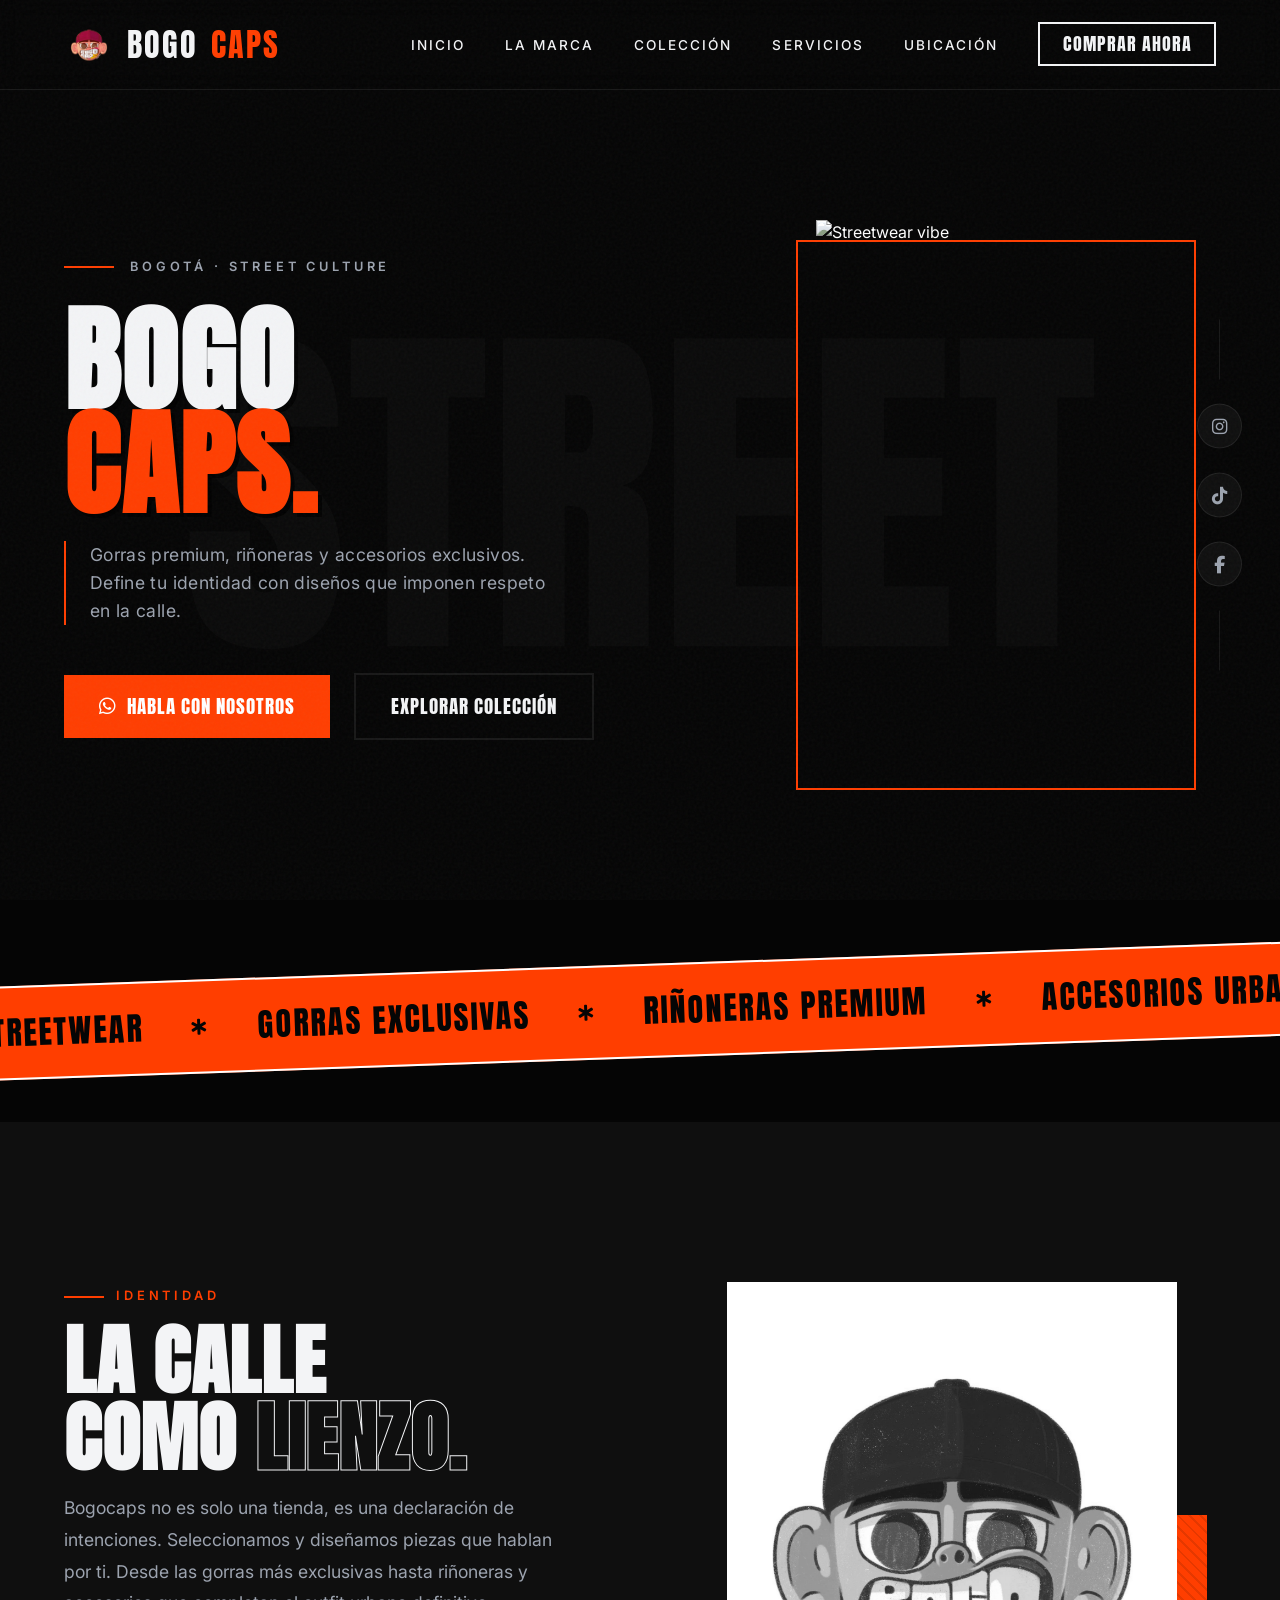
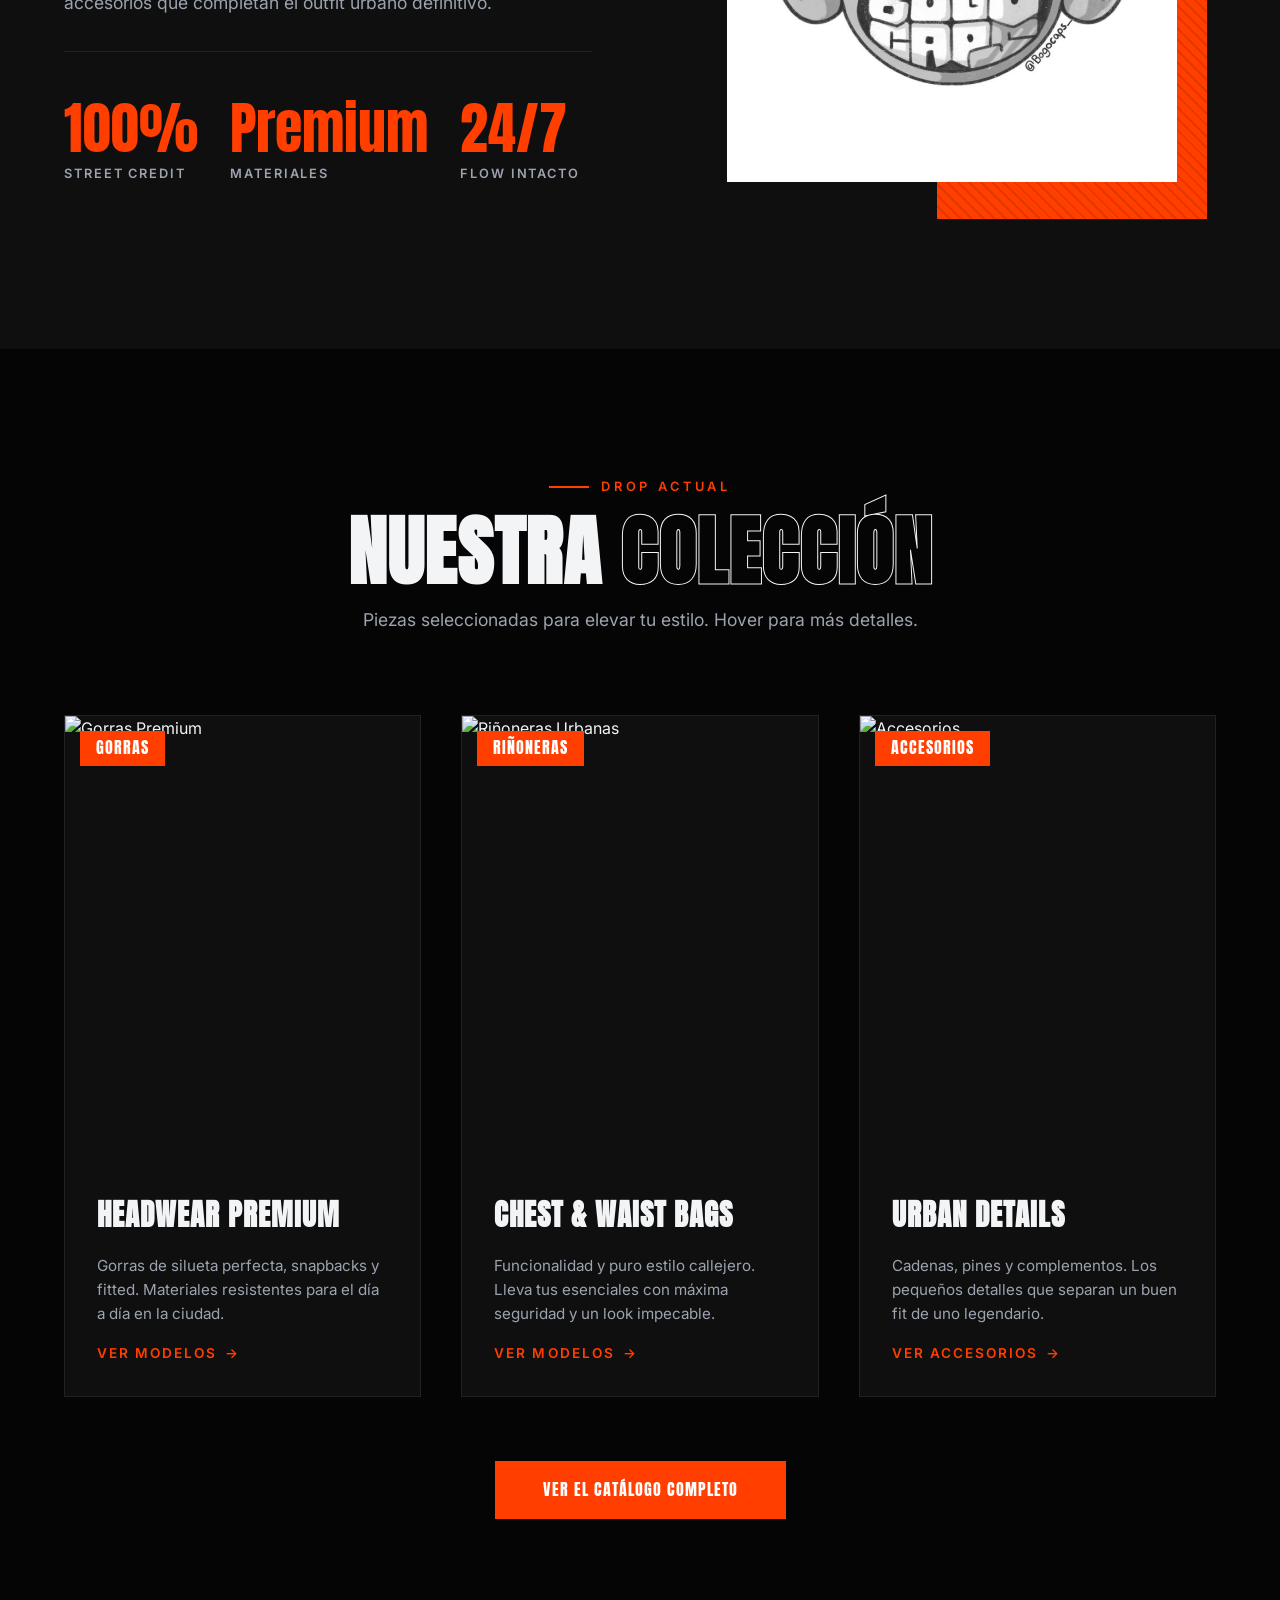
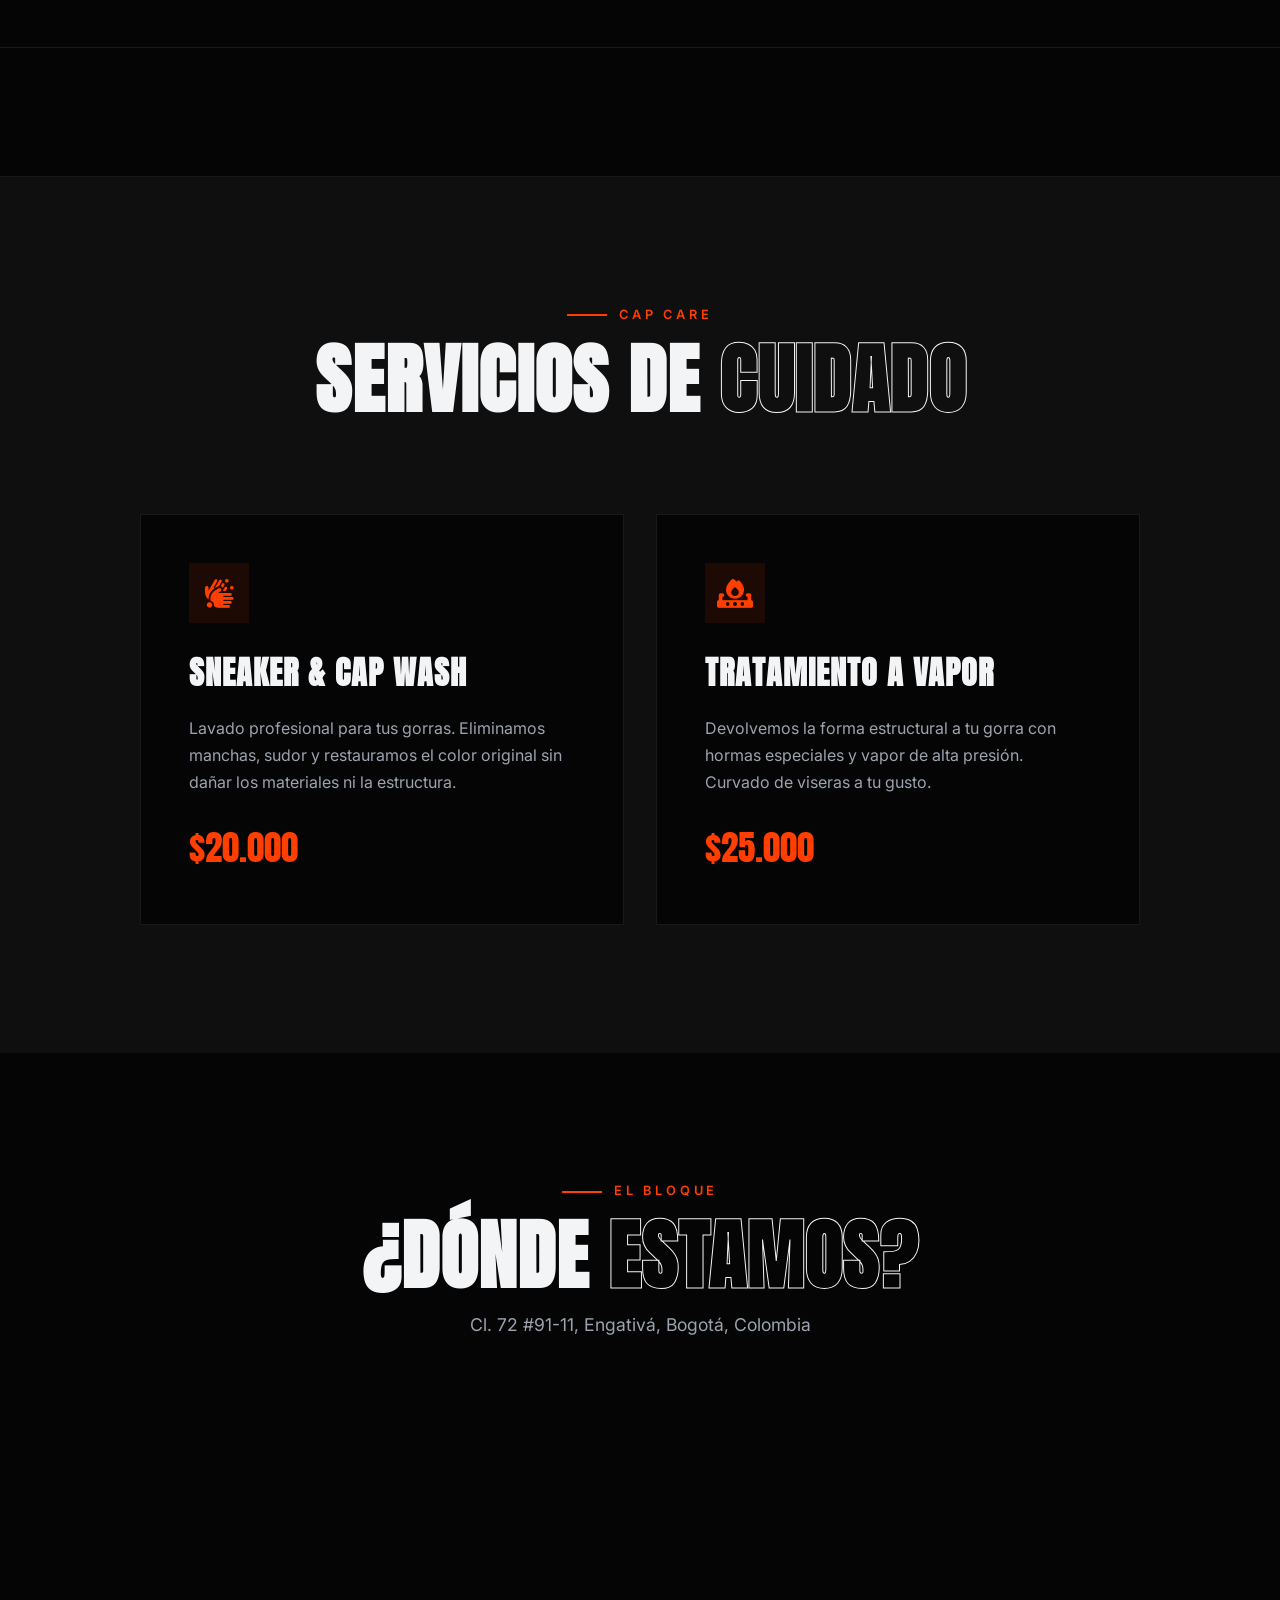
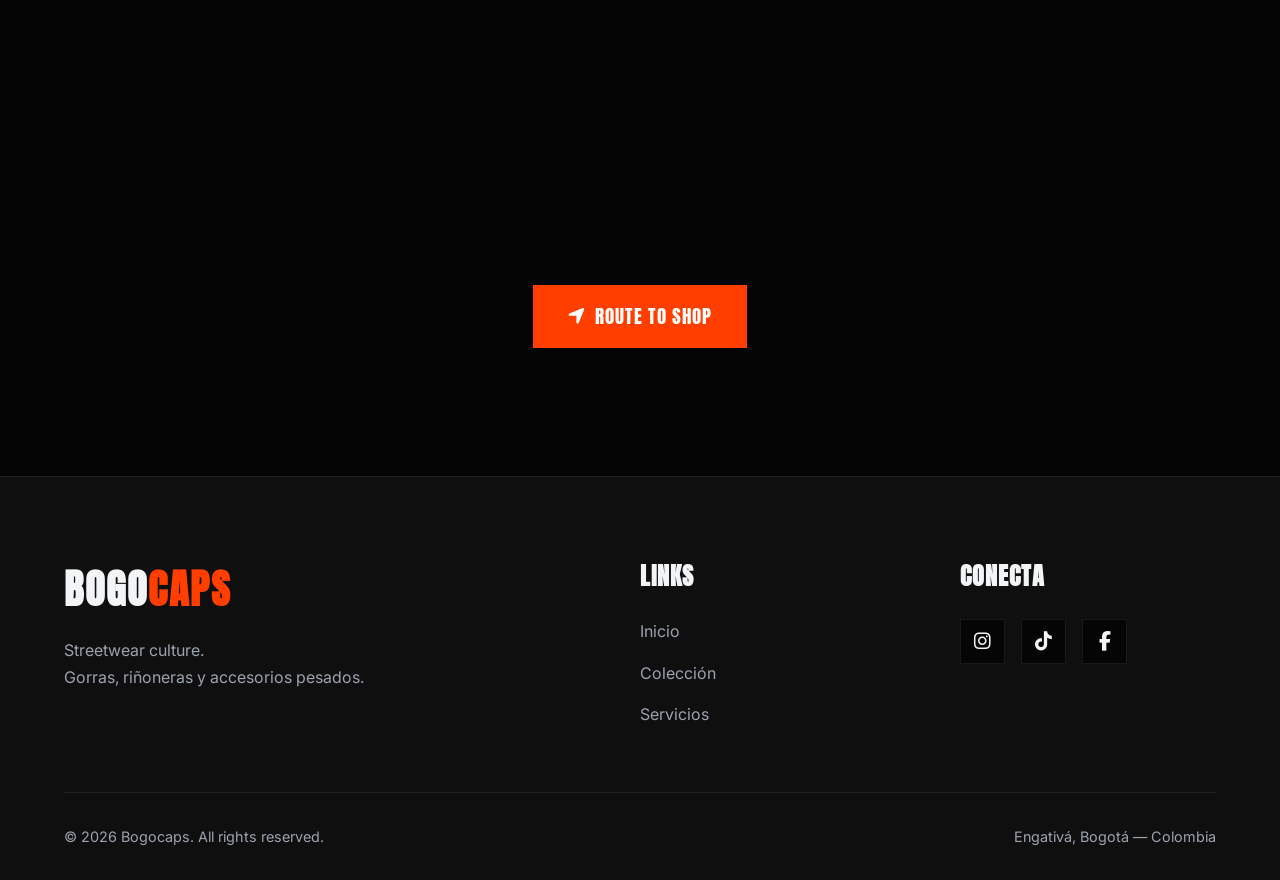
==== index.html @ dbb4fb6a "Add files via upload" ====
<!DOCTYPE html>
<html lang="es">

<head>
    <meta charset="UTF-8">
    <meta name="viewport" content="width=device-width, initial-scale=1.0">
    <title>Bogocaps - Premium Streetwear</title>
    <meta name="description"
        content="Bogocaps: La tienda urbana en Bogotá. Gorras, accesorios, riñoneras y experiencia de calidad premium.">

    <link rel="stylesheet" href="style.css">

    <!-- Google Fonts -->
    <link rel="preconnect" href="https://fonts.googleapis.com">
    <link rel="preconnect" href="https://fonts.gstatic.com" crossorigin>
    <link href="https://fonts.googleapis.com/css2?family=Anton&family=Inter:wght@300;400;500;600;800&display=swap"
        rel="stylesheet">

    <!-- Icons -->
    <link rel="stylesheet" href="https://cdnjs.cloudflare.com/ajax/libs/font-awesome/6.4.0/css/all.min.css">
</head>

<body>

    <!-- =========================================
         NAVIGATION
    ========================================= -->
    <nav class="nav" id="navbar">
        <a href="#home" class="nav-logo">
            <img src="logo2.png" style="width: 50px; height: 50px; object-fit: contain;" alt="Bogocaps Logo">
            BOGO<span>CAPS</span>
        </a>

        <ul id="nav-menu">
            <li><a href="#home">Inicio</a></li>
            <li><a href="#perfil">La Marca</a></li>
            <li><a href="#coleccion">Colección</a></li>
            <li><a href="#servicios">Servicios</a></li>
            <li><a href="#ubicacion">Ubicación</a></li>
            <li>
                <a href="https://wa.me/573043192849" class="nav-cta" target="_blank">
                    Comprar Ahora
                </a>
            </li>
        </ul>

        <button class="nav-toggle" id="nav-toggle" aria-label="Abrir menú">
            <span></span><span></span><span></span>
        </button>
    </nav>

    <main>

        <!-- =========================================
             HERO
        ========================================= -->
        <section class="principal" id="home">
            <div class="hero-bg-text">STREET</div>
            <div class="hero-content">
                <span class="hero-eyebrow">BOGOTÁ · STREET CULTURE</span>
                <div class="mood">
                    <h1>BOGO<br><span>CAPS.</span></h1>
                </div>
                <p class="hero-tagline">
                    Gorras premium, riñoneras y accesorios exclusivos.
                    Define tu identidad con diseños que imponen respeto en la calle.
                </p>

                <div class="hero-actions">
                    <a href="https://wa.me/573152877669" class="btn-primary" target="_blank">
                        <i class="fa-brands fa-whatsapp"></i> Habla con nosotros
                    </a>
                    <a href="#coleccion" class="btn-ghost">
                        Explorar Colección
                    </a>
                </div>
            </div>

            <div class="hero-image-wrapper">
                <img src="assets/fondo 2.jpg" class="hero-foto" alt="Streetwear vibe">
                <div class="hero-backdrop"></div>
            </div>

            <!-- Vertical social rail -->
            <ul class="nav-redes">
                <li>
                    <a href="#" aria-label="Instagram"><i class="fa-brands fa-instagram"></i></a>
                </li>
                <li>
                    <a href="#" aria-label="TikTok"><i class="fa-brands fa-tiktok"></i></a>
                </li>
                <li>
                    <a href="#" aria-label="Facebook"><i class="fa-brands fa-facebook-f"></i></a>
                </li>
            </ul>
        </section>

        <!-- =========================================
             AESTHETIC MARQUEE
        ========================================= -->
        <div class="marquee-section">
            <div class="marquee">
                <div class="marquee-content">
                    <span>STREETWEAR</span>
                    <i class="fa-solid fa-star-of-life"></i>
                    <span>GORRAS EXCLUSIVAS</span>
                    <i class="fa-solid fa-star-of-life"></i>
                    <span>RIÑONERAS PREMIUM</span>
                    <i class="fa-solid fa-star-of-life"></i>
                    <span>ACCESORIOS URBANOS</span>
                    <i class="fa-solid fa-star-of-life"></i>
                </div>
                <div class="marquee-content" aria-hidden="true">
                    <span>STREETWEAR PREMIUM</span>
                    <i class="fa-solid fa-star-of-life"></i>
                    <span>GORRAS EXCLUSIVAS</span>
                    <i class="fa-solid fa-star-of-life"></i>
                    <span>RIÑONERAS DE AUTO</span>
                    <i class="fa-solid fa-star-of-life"></i>
                    <span>ACCESORIOS URBANOS</span>
                    <i class="fa-solid fa-star-of-life"></i>
                </div>
            </div>
        </div>

        <!-- =========================================
             ABOUT / LA MARCA
        ========================================= -->
        <section class="about" id="perfil">
            <div class="about-text-block reveal">
                <span class="section-label">Identidad</span>
                <h2 class="titulo">LA CALLE<br>COMO <span>LIENZO.</span></h2>
                <p class="about-body">
                    Bogocaps no es solo una tienda, es una declaración de intenciones. Seleccionamos y diseñamos piezas
                    que hablan por ti. Desde las gorras más exclusivas hasta riñoneras y accesorios que completan el
                    outfit urbano definitivo.
                </p>

                <div class="about-stats">
                    <div>
                        <div class="stat-num">100%</div>
                        <div class="stat-label">Street Credit</div>
                    </div>
                    <div>
                        <div class="stat-num">Premium</div>
                        <div class="stat-label">Materiales</div>
                    </div>
                    <div>
                        <div class="stat-num">24/7</div>
                        <div class="stat-label">Flow Intacto</div>
                    </div>
                </div>
            </div>

            <div class="about-image-wrap reveal reveal-delay-2">
                <div class="contenido-img-stack">
                    <img src="logo.png" alt="Bogocaps Logo Large" class="img-back">
                    <div class="accent-box"></div>
                </div>
            </div>
        </section>

        <!-- =========================================
             COLLECTION (GORRAS, RIÑONERAS, ACCESORIOS)
        ========================================= -->
        <section class="corte" id="coleccion">
            <div class="galeria-header">
                <span class="section-label">Drop Actual</span>
                <h2 class="titulo-galeria">NUESTRA <span>COLECCIÓN</span></h2>
                <p class="galeria-sub">Piezas seleccionadas para elevar tu estilo. Hover para más detalles.</p>
            </div>

            <div class="contenedor-cortes">
                <!-- Gorras -->
                <div class="tarjeta-corte reveal">
                    <div class="media">
                        <img src="assets/gorras/IMG_9682.jpg" alt="Gorras Premium">
                        <video muted loop playsinline>
                            <source src="assets/video3.mp4" type="video/mp4">
                        </video>
                        <div class="badge">GORRAS</div>
                    </div>
                    <div class="card-info">
                        <h3>Headwear Premium</h3>
                        <p>Gorras de silueta perfecta, snapbacks y fitted. Materiales resistentes para el día a día en
                            la ciudad.</p>
                        <span class="card-cta">Ver modelos</span>
                    </div>
                </div>

                <!-- Riñoneras -->
                <div class="tarjeta-corte reveal reveal-delay-1">
                    <div class="media">
                        <img src="assets/gorras/IMG_9690.jpg" alt="Riñoneras Urbanas">
                        <video muted loop playsinline>
                            <source src="assets/video2.mp4" type="video/mp4">
                        </video>
                        <div class="badge">RIÑONERAS</div>
                    </div>
                    <div class="card-info">
                        <h3>Chest & Waist Bags</h3>
                        <p>Funcionalidad y puro estilo callejero. Lleva tus esenciales con máxima seguridad y un look
                            impecable.</p>
                        <span class="card-cta">Ver modelos</span>
                    </div>
                </div>

                <!-- Accesorios -->
                <div class="tarjeta-corte reveal reveal-delay-2">
                    <div class="media">
                        <img src="assets/gorras/IMG_9692.jpg" alt="Accesorios">
                        <video muted loop playsinline>
                            <source src="assets/video1.mp4" type="video/mp4">
                        </video>
                        <div class="badge">ACCESORIOS</div>
                    </div>
                    <div class="card-info">
                        <h3>Urban Details</h3>
                        <p>Cadenas, pines y complementos. Los pequeños detalles que separan un buen fit de uno
                            legendario.</p>
                        <span class="card-cta">Ver accesorios</span>
                    </div>
                </div>
            </div>

            <div style="margin-top: 4rem;">
                <a href="main.html" class="btn-primary" style="padding: 1rem 3rem; font-size: 1rem;">
                    VER EL CATÁLOGO COMPLETO
                </a>
            </div>
        </section>

        <!-- Elfsight TikTok Feed (kept external integration) -->
        <section class="tiktok-section">
            <script src="https://elfsightcdn.com/platform.js" async></script>
            <div class="elfsight-app-cb6cedb0-6f17-4ae1-9346-f3776dc8e395" data-elfsight-app-lazy></div>
        </section>

        <!-- =========================================
             SERVICES
        ========================================= -->
        <section class="servicios" id="servicios">
            <div class="servicios-header">
                <span class="section-label">Cap Care</span>
                <h2 class="titulo-servicios">SERVICIOS DE <span>CUIDADO</span></h2>
            </div>

            <div class="servicios-container">
                <div class="servicio reveal">
                    <div class="servicio-icon">
                        <i class="fa-solid fa-hands-bubbles"></i>
                    </div>
                    <h3>Sneaker & Cap Wash</h3>
                    <p>Lavado profesional para tus gorras. Eliminamos manchas, sudor y restauramos el color original sin
                        dañar los materiales ni la estructura.</p>
                    <span class="precio">$20.000</span>
                </div>

                <div class="servicio reveal reveal-delay-1">
                    <div class="servicio-icon">
                        <i class="fa-solid fa-fire-burner"></i>
                    </div>
                    <h3>Tratamiento a Vapor</h3>
                    <p>Devolvemos la forma estructural a tu gorra con hormas especiales y vapor de alta presión. Curvado
                        de viseras a tu gusto.</p>
                    <span class="precio">$25.000</span>
                </div>
            </div>
        </section>

        <!-- =========================================
             LOCATION
        ========================================= -->
        <section class="ubicacion" id="ubicacion">
            <div class="ubicacion-header reveal">
                <span class="section-label">El Bloque</span>
                <h2 class="titulo-servicios">¿DÓNDE <span>ESTAMOS?</span></h2>
                <p class="ubicacion-desc">Cl. 72 #91-11, Engativá, Bogotá, Colombia</p>
            </div>

            <div class="mapa reveal">
                <div class="mapa-wrapper">
                    <iframe src="https://www.google.com/maps?q=Cl.+72+%2391-11,+Engativá,+Bogotá,+Colombia&output=embed"
                        width="100%" height="100%" style="border:0;" loading="lazy" title="Ubicación Bogocaps">
                    </iframe>
                </div>
                <a href="https://www.google.com/maps/dir/?api=1&destination=Cl.+72+%2391-11,+Engativá,+Bogotá,+Colombia"
                    target="_blank" class="btn-primary">
                    <i class="fa-solid fa-location-arrow"></i> ROUTE TO SHOP
                </a>
            </div>
        </section>

    </main>

    <!-- =========================================
         FOOTER
    ========================================= -->
    <footer class="footer">
        <div class="footer-container">
            <div class="footer-brand">
                <h2>BOGO<span>CAPS</span></h2>
                <p>Streetwear culture.<br>Gorras, riñoneras y accesorios pesados.</p>
            </div>

            <div class="footer-links">
                <h3>Links</h3>
                <ul>
                    <li><a href="#home">Inicio</a></li>
                    <li><a href="#coleccion">Colección</a></li>
                    <li><a href="#servicios">Servicios</a></li>
                </ul>
            </div>

            <div class="footer-social">
                <h3>Conecta</h3>
                <div class="social-icons">
                    <a href="#" aria-label="Instagram"><i class="fa-brands fa-instagram"></i></a>
                    <a href="#" aria-label="TikTok"><i class="fa-brands fa-tiktok"></i></a>
                    <a href="#" aria-label="Facebook"><i class="fa-brands fa-facebook-f"></i></a>
                </div>
            </div>
        </div>

        <div class="footer-bottom">
            <p>© 2026 Bogocaps. All rights reserved.</p>
            <p class="author">Engativá, Bogotá — Colombia</p>
        </div>
    </footer>

    <script src="script.js"></script>
</body>

</html>
---- style.css ----
/* =============================================
   BOGOCAPS - Premium Urban Streetwear Design System
   ============================================= */

@import url('https://fonts.googleapis.com/css2?family=Anton&family=Inter:wght@300;400;500;600;800&display=swap');

/* ---- Tokens ---- */
:root {
    --accent:       #FF3E00; /* Vibrant Street Orange */
    --accent-glow:  rgba(255, 62, 0, 0.4);
    --black:        #050505;
    --surface:      #0f0f0f;
    --surface-2:    #1a1a1a;
    --surface-3:    #222222;
    --border:       rgba(255, 255, 255, 0.08);
    --border-glow:  rgba(255, 62, 0, 0.25);
    --text:         #F3F4F6;
    --text-muted:   #9CA3AF;
    --radius:       0px; /* Sharp edges for urban feel */
    --radius-lg:    8px;
    --transition:   0.4s cubic-bezier(0.16, 1, 0.3, 1);
    
    --font-display: 'Anton', sans-serif;
    --font-body:    'Inter', sans-serif;
}

/* ---- Reset & Base ---- */
*, *::before, *::after {
    box-sizing: border-box;
    margin: 0;
    padding: 0;
}

html {
    scroll-behavior: smooth;
    scroll-padding-top: 100px;
}

body {
    background-color: var(--black);
    color: var(--text);
    font-family: var(--font-body);
    font-weight: 400;
    line-height: 1.6;
    padding-top: 90px;
    overflow-x: hidden;
}

/* Subtle grain texture overlay */
body::before {
    content: '';
    position: fixed;
    inset: 0;
    background-image: url("data:image/svg+xml,%3Csvg viewBox='0 0 400 400' xmlns='http://www.w3.org/2000/svg'%3E%3Cfilter id='noiseFilter'%3E%3CfeTurbulence type='fractalNoise' baseFrequency='0.8' numOctaves='3' stitchTiles='stitch'/%3E%3C/filter%3E%3Crect width='100%25' height='100%25' filter='url(%23noiseFilter)'/%3E%3C/svg%3E");
    opacity: 0.04;
    pointer-events: none;
    z-index: 9999;
}

/* Text selections */
::selection {
    background: var(--accent);
    color: #fff;
}

/* =============================================
   NAVIGATION
   ============================================= */
.nav {
    position: fixed;
    top: 0; left: 0; width: 100%;
    height: 90px;
    z-index: 1000;
    padding: 0 5vw;
    display: flex;
    align-items: center;
    justify-content: space-between;
    background: rgba(5, 5, 5, 0.8);
    backdrop-filter: blur(12px) saturate(180%);
    -webkit-backdrop-filter: blur(12px) saturate(180%);
    border-bottom: 1px solid var(--border);
    transition: all var(--transition);
}

.nav.scrolled {
    background: rgba(5, 5, 5, 0.95);
    box-shadow: 0 10px 30px rgba(0,0,0,0.8);
    height: 80px;
}

.nav-logo {
    display: flex;
    align-items: center;
    gap: 0.8rem;
    font-family: var(--font-display);
    font-size: 2rem;
    color: var(--text);
    text-decoration: none;
    letter-spacing: 2px;
    text-transform: uppercase;
}

.nav-logo span {
    color: var(--accent);
}

.nav ul {
    display: flex;
    list-style: none;
    gap: 2.5rem;
    align-items: center;
}

.nav a:not(.nav-cta):not(.nav-logo) {
    color: var(--text);
    font-size: 0.85rem;
    font-weight: 500;
    text-decoration: none;
    letter-spacing: 0.15em;
    text-transform: uppercase;
    position: relative;
    transition: color var(--transition);
}

.nav a:not(.nav-cta):not(.nav-logo)::before {
    content: '';
    position: absolute;
    bottom: -4px;
    left: 0;
    width: 0;
    height: 2px;
    background: var(--accent);
    transition: width var(--transition);
}

.nav a:not(.nav-cta):not(.nav-logo):hover {
    color: var(--accent);
}

.nav a:not(.nav-cta):not(.nav-logo):hover::before {
    width: 100%;
}

.nav-cta {
    background: transparent;
    border: 2px solid var(--text) !important;
    color: var(--text) !important;
    font-family: var(--font-display);
    font-size: 1.1rem;
    padding: 0.4rem 1.4rem !important;
    letter-spacing: 1px;
    text-decoration: none;
    text-transform: uppercase;
    transition: all var(--transition) !important;
}

.nav-cta:hover {
    background: var(--text) !important;
    color: var(--black) !important;
    transform: translateY(-2px);
    box-shadow: 0 10px 20px rgba(255,255,255,0.1);
}

.nav-toggle {
    display: none;
    flex-direction: column;
    gap: 6px;
    cursor: pointer;
    background: none;
    border: none;
    padding: 4px;
    z-index: 1001;
}

.nav-toggle span {
    display: block;
    width: 30px;
    height: 2px;
    background: var(--text);
    transition: var(--transition);
}

/* =============================================
   HERO
   ============================================= */
.principal {
    min-height: calc(100vh - 90px);
    display: flex;
    align-items: center;
    justify-content: space-between;
    padding: 4rem 5vw;
    position: relative;
    overflow: hidden;
}

.hero-bg-text {
    position: absolute;
    top: 50%;
    left: 50%;
    transform: translate(-50%, -50%);
    font-family: var(--font-display);
    font-size: 28vw;
    color: rgba(255,255,255,0.02);
    z-index: 0;
    pointer-events: none;
    white-space: nowrap;
}

.hero-content {
    flex: 1;
    max-width: 650px;
    position: relative;
    z-index: 2;
    animation: fadeUp 1s ease forwards;
}

@keyframes fadeUp {
    from { opacity: 0; transform: translateY(30px); }
    to { opacity: 1; transform: translateY(0); }
}

.hero-eyebrow {
    display: inline-flex;
    align-items: center;
    gap: 1rem;
    font-size: 0.8rem;
    font-weight: 600;
    letter-spacing: 0.3em;
    text-transform: uppercase;
    color: var(--text-muted);
    margin-bottom: 2rem;
}

.hero-eyebrow::before {
    content: '';
    display: block;
    width: 50px;
    height: 2px;
    background: var(--accent);
}

h1 {
    font-family: var(--font-display);
    font-size: clamp(4rem, 9vw, 8rem);
    line-height: 0.9;
    letter-spacing: 2px;
    text-transform: uppercase;
    color: var(--text);
    margin-bottom: 1.5rem;
    text-shadow: 4px 4px 0px rgba(0,0,0,0.8);
}

h1 span {
    color: var(--accent);
}

.hero-tagline {
    font-size: 1.1rem;
    color: var(--text-muted);
    letter-spacing: 0.02em;
    max-width: 500px;
    margin-bottom: 3rem;
    line-height: 1.6;
    border-left: 2px solid var(--accent);
    padding-left: 1.5rem;
}

.hero-actions {
    display: flex;
    align-items: center;
    gap: 1.5rem;
    flex-wrap: wrap;
}

/* Primary Button */
.btn-primary {
    display: inline-flex;
    align-items: center;
    justify-content: center;
    gap: 0.6rem;
    padding: 1rem 2.2rem;
    background: var(--accent);
    color: #fff;
    font-family: var(--font-display);
    font-size: 1.2rem;
    letter-spacing: 1px;
    text-transform: uppercase;
    text-decoration: none;
    transition: all var(--transition);
    position: relative;
    overflow: hidden;
    z-index: 1;
}

.btn-primary::before {
    content: '';
    position: absolute;
    top: 0; left: 0;
    width: 0%; height: 100%;
    background: #fff;
    z-index: -1;
    transition: width 0.4s cubic-bezier(0.16, 1, 0.3, 1);
}

.btn-primary:hover {
    color: var(--black);
    box-shadow: 0 10px 30px var(--accent-glow);
}

.btn-primary:hover::before {
    width: 100%;
}

/* Ghost Button */
.btn-ghost {
    display: inline-flex;
    align-items: center;
    gap: 0.5rem;
    padding: 1rem 2.2rem;
    background: transparent;
    border: 2px solid var(--border);
    color: var(--text);
    font-family: var(--font-display);
    font-size: 1.2rem;
    letter-spacing: 1px;
    text-transform: uppercase;
    text-decoration: none;
    transition: all var(--transition);
}

.btn-ghost:hover {
    border-color: var(--text);
    background: rgba(255,255,255,0.05);
}

/* Hero Image Wrapper */
.hero-image-wrapper {
    position: relative;
    width: 400px;
    height: 550px;
    z-index: 2;
    animation: fadeIn 1.5s ease forwards;
}

.hero-image-wrapper::after {
    content: '';
    position: absolute;
    top: 20px;
    left: -20px;
    width: 100%;
    height: 100%;
    border: 2px solid var(--accent);
    z-index: -1;
}

.hero-foto {
    width: 100%;
    height: 100%;
    object-fit: cover;
    filter: grayscale(80%) contrast(1.2);
    transition: filter var(--transition);
}

.hero-image-wrapper:hover .hero-foto {
    filter: grayscale(0%) contrast(1.1);
}

/* Social links vertical */
.nav-redes {
    position: absolute;
    right: 3vw;
    top: 50%;
    transform: translateY(-50%);
    display: flex;
    flex-direction: column;
    gap: 1.5rem;
    list-style: none;
    z-index: 10;
}

.nav-redes::before, .nav-redes::after {
    content: '';
    width: 1px;
    height: 60px;
    background: var(--border);
    margin: 0 auto;
}

.nav-redes li a {
    display: flex;
    align-items: center;
    justify-content: center;
    width: 45px;
    height: 45px;
    border-radius: 50%;
    border: 1px solid var(--border);
    color: var(--text-muted);
    font-size: 1.1rem;
    text-decoration: none;
    transition: all var(--transition);
    background: var(--surface);
}

.nav-redes li a:hover {
    color: var(--accent);
    border-color: var(--accent);
    transform: scale(1.1);
    box-shadow: 0 0 15px var(--accent-glow);
}

/* =============================================
   MARQUEE TINCKER
   ============================================= */
.marquee-section {
    background: var(--accent);
    padding: 1.2rem 0;
    overflow: hidden;
    transform: rotate(-2deg);
    margin: 4rem -2vw;
    width: 105vw;
    border-top: 2px solid #fff;
    border-bottom: 2px solid #fff;
}

.marquee {
    display: flex;
    white-space: nowrap;
}

.marquee-content {
    display: flex;
    align-items: center;
    gap: 3rem;
    animation: scroll_marquee 25s linear infinite;
    padding-right: 3rem;
    font-family: var(--font-display);
    font-size: 2rem;
    color: var(--black);
    text-transform: uppercase;
    letter-spacing: 2px;
}

.marquee-content i {
    font-size: 1rem;
}

@keyframes scroll_marquee {
    from { transform: translateX(0); }
    to { transform: translateX(-100%); }
}

/* =============================================
   SECTION SHARED
   ============================================= */
.section-label {
    display: inline-flex;
    align-items: center;
    gap: 0.75rem;
    font-size: 0.8rem;
    font-weight: 600;
    letter-spacing: 0.3em;
    text-transform: uppercase;
    color: var(--accent);
    margin-bottom: 1rem;
}

.section-label::before {
    content: '';
    display: block;
    width: 40px;
    height: 2px;
    background: var(--accent);
}

.titulo, .titulo-galeria, .titulo-servicios {
    font-family: var(--font-display);
    font-size: clamp(3rem, 6vw, 5rem);
    line-height: 1;
    color: var(--text);
    letter-spacing: 1px;
    text-transform: uppercase;
    margin-bottom: 1rem;
}

.titulo span, .titulo-galeria span, .titulo-servicios span {
    color: transparent;
    -webkit-text-stroke: 1px var(--text);
}

/* =============================================
   ABOUT
   ============================================= */
.about {
    padding: 8rem 5vw;
    display: grid;
    grid-template-columns: 1fr 1fr;
    gap: 6rem;
    align-items: center;
    position: relative;
    background: var(--surface);
}

.about-text-block {
    display: flex;
    flex-direction: column;
}

.about-body {
    font-size: 1.1rem;
    color: var(--text-muted);
    line-height: 1.8;
    max-width: 500px;
    margin-bottom: 2rem;
}

.about-stats {
    display: grid;
    grid-template-columns: repeat(3, 1fr);
    gap: 2rem;
    padding-top: 3rem;
    border-top: 1px solid var(--border);
}

.stat-num {
    font-family: var(--font-display);
    font-size: 3.5rem;
    color: var(--accent);
    line-height: 1;
}

.stat-label {
    font-size: 0.8rem;
    font-weight: 600;
    letter-spacing: 0.15em;
    text-transform: uppercase;
    color: var(--text-muted);
    margin-top: 0.5rem;
}

.about-image-wrap {
    position: relative;
    display: flex;
    justify-content: center;
    padding: 2rem;
}

.contenido-img-stack {
    position: relative;
    width: 100%;
    max-width: 450px;
}

.contenido-img-stack img {
    width: 100%;
    height: 500px;
    object-fit: cover;
    filter: grayscale(100%);
    position: relative;
    z-index: 2;
    transition: transform var(--transition);
}

.accent-box {
    position: absolute;
    bottom: -30px;
    right: -30px;
    width: 60%;
    height: 60%;
    background: var(--accent);
    z-index: 1;
    background-image: repeating-linear-gradient(45deg, rgba(0,0,0,0.1) 0, rgba(0,0,0,0.1) 2px, transparent 2px, transparent 8px);
}

.about-image-wrap:hover img {
    transform: translate(-10px, -10px);
    filter: grayscale(0%);
}

/* =============================================
   COLLECTION (GALLERY)
   ============================================= */
.corte {
    padding: 8rem 5vw;
    background: var(--black);
    display: flex;
    flex-direction: column;
    align-items: center;
    position: relative;
}

.galeria-header {
    text-align: center;
    margin-bottom: 5rem;
    display: flex;
    flex-direction: column;
    align-items: center;
}

.galeria-sub {
    font-size: 1.1rem;
    color: var(--text-muted);
}

.contenedor-cortes {
    display: grid;
    grid-template-columns: repeat(3, 1fr);
    gap: 2.5rem;
    width: 100%;
    max-width: 1300px;
}

.tarjeta-corte {
    background: var(--surface);
    border: 1px solid var(--border);
    position: relative;
    overflow: hidden;
    transition: all var(--transition);
    cursor: pointer;
}

.tarjeta-corte:hover {
    border-color: var(--accent);
    transform: translateY(-10px);
    box-shadow: 0 20px 40px rgba(255, 62, 0, 0.1);
}

.media {
    position: relative;
    width: 100%;
    aspect-ratio: 4 / 5;
    overflow: hidden;
}

.badge {
    position: absolute;
    top: 15px; left: 15px;
    background: var(--accent);
    color: #fff;
    font-family: var(--font-display);
    padding: 0.3rem 1rem;
    font-size: 1rem;
    letter-spacing: 1px;
    z-index: 3;
}

.media img, .media video {
    position: absolute;
    inset: 0;
    width: 100%;
    height: 100%;
    object-fit: cover;
    transition: opacity 0.5s ease, transform 0.8s ease;
}

.media video {
    opacity: 0;
    z-index: 2;
}

.tarjeta-corte:hover .media video {
    opacity: 1;
}

.tarjeta-corte:hover .media img {
    transform: scale(1.1);
}

.card-info {
    padding: 2rem;
    display: flex;
    flex-direction: column;
    gap: 1rem;
}

.card-info h3 {
    font-family: var(--font-display);
    font-size: 1.8rem;
    letter-spacing: 1px;
    color: var(--text);
    text-transform: uppercase;
}

.card-info p {
    font-size: 0.95rem;
    color: var(--text-muted);
    line-height: 1.6;
}

.card-cta {
    display: inline-flex;
    align-items: center;
    gap: 0.5rem;
    font-size: 0.85rem;
    font-weight: 600;
    letter-spacing: 0.15em;
    text-transform: uppercase;
    color: var(--accent);
    margin-top: auto;
    transition: gap var(--transition);
}

.card-cta::after {
    content: '→';
    transition: transform var(--transition);
}

.tarjeta-corte:hover .card-cta::after {
    transform: translateX(8px);
}

/* =============================================
   SERVICES
   ============================================= */
.servicios {
    padding: 8rem 5vw;
    background: var(--surface);
    display: flex;
    flex-direction: column;
    align-items: center;
}

.servicios-header {
    text-align: center;
    margin-bottom: 5rem;
    display: flex;
    flex-direction: column;
    align-items: center;
}

.servicios-container {
    display: grid;
    grid-template-columns: repeat(2, 1fr);
    gap: 2rem;
    width: 100%;
    max-width: 1000px;
}

.servicio {
    background: var(--black);
    border: 1px solid var(--border);
    padding: 3rem;
    position: relative;
    transition: all var(--transition);
}

.servicio::before {
    content: '';
    position: absolute;
    top: 0; left: 0;
    width: 4px; height: 0;
    background: var(--accent);
    transition: height 0.4s ease;
}

.servicio:hover {
    transform: translateY(-5px);
    border-color: var(--border-glow);
    box-shadow: 0 15px 30px rgba(0,0,0,0.5);
}

.servicio:hover::before {
    height: 100%;
}

.servicio-icon {
    width: 60px; height: 60px;
    background: rgba(255, 62, 0, 0.1);
    color: var(--accent);
    display: flex;
    align-items: center;
    justify-content: center;
    font-size: 1.8rem;
    margin-bottom: 1.5rem;
}

.servicio h3 {
    font-family: var(--font-display);
    font-size: 2rem;
    letter-spacing: 1px;
    text-transform: uppercase;
    margin-bottom: 1rem;
}

.servicio p {
    color: var(--text-muted);
    font-size: 1rem;
    line-height: 1.7;
    margin-bottom: 1.5rem;
}

.precio {
    font-family: var(--font-display);
    font-size: 2.2rem;
    color: var(--accent);
}

/* =============================================
   TIKTOK & MAPS
   ============================================= */
.tiktok-section {
    padding: 4rem 5vw;
    background: var(--black);
    border-top: 1px solid var(--border);
    border-bottom: 1px solid var(--border);
}

.ubicacion {
    padding: 8rem 5vw;
    background: var(--black);
    text-align: center;
}

.ubicacion-header {
    display: flex;
    flex-direction: column;
    align-items: center;
    margin-bottom: 4rem;
}

.ubicacion-desc {
    color: var(--text-muted);
    font-size: 1.1rem;
}

.mapa {
    max-width: 1000px;
    margin: 0 auto;
    position: relative;
}

.mapa-wrapper {
    width: 100%;
    height: 450px;
    border: 1px solid var(--border);
    filter: grayscale(100%) invert(90%) contrast(120%);
    margin-bottom: 2rem;
    transition: filter var(--transition);
}

.mapa:hover .mapa-wrapper {
    filter: grayscale(80%) invert(90%);
}

/* =============================================
   FOOTER
   ============================================= */
.footer {
    background: var(--surface);
    padding: 5rem 5vw 2rem;
    border-top: 1px solid var(--border);
}

.footer-container {
    display: grid;
    grid-template-columns: 2fr 1fr 1fr;
    gap: 4rem;
    margin-bottom: 4rem;
    max-width: 1200px;
    margin-left: auto;
    margin-right: auto;
}

.footer-brand h2 {
    font-family: var(--font-display);
    font-size: 2.5rem;
    letter-spacing: 2px;
    margin-bottom: 1rem;
}

.footer-brand span {
    color: var(--accent);
}

.footer-brand p {
    color: var(--text-muted);
    font-size: 1rem;
    line-height: 1.7;
}

.footer h3 {
    font-family: var(--font-display);
    font-size: 1.5rem;
    letter-spacing: 1px;
    margin-bottom: 1.5rem;
    text-transform: uppercase;
}

.footer-links ul {
    list-style: none;
    display: flex;
    flex-direction: column;
    gap: 1rem;
}

.footer-links a {
    color: var(--text-muted);
    text-decoration: none;
    transition: color var(--transition);
}

.footer-links a:hover {
    color: var(--accent);
}

.social-icons {
    display: flex;
    gap: 1rem;
}

.social-icons a {
    display: flex;
    align-items: center;
    justify-content: center;
    width: 45px; height: 45px;
    background: var(--black);
    border: 1px solid var(--border);
    color: var(--text);
    font-size: 1.2rem;
    text-decoration: none;
    transition: all var(--transition);
}

.social-icons a:hover {
    background: var(--accent);
    border-color: var(--accent);
    color: #fff;
    transform: translateY(-5px);
}

.footer-bottom {
    border-top: 1px solid var(--border);
    padding-top: 2rem;
    display: flex;
    justify-content: space-between;
    align-items: center;
    color: var(--text-muted);
    font-size: 0.9rem;
    max-width: 1200px;
    margin: 0 auto;
}

/* =============================================
   ANIMATIONS & REVEALS
   ============================================= */
.reveal {
    opacity: 0;
    transform: translateY(40px);
    transition: all 0.8s cubic-bezier(0.16, 1, 0.3, 1);
}
.reveal.visible {
    opacity: 1;
    transform: translateY(0);
}
.reveal-delay-1 { transition-delay: 0.15s; }
.reveal-delay-2 { transition-delay: 0.3s; }

/* =============================================
   RESPONSIVE
   ============================================= */
@media (max-width: 1024px) {
    .contenedor-cortes, .about-stats {
        grid-template-columns: repeat(2, 1fr);
    }
    .hero-image-wrapper {
        display: none;
    }
    .principal {
        justify-content: center;
        text-align: center;
    }
    .hero-content {
        display: flex;
        flex-direction: column;
        align-items: center;
    }
    .hero-tagline {
        border-left: none;
        border-top: 2px solid var(--accent);
        padding-left: 0;
        padding-top: 1.5rem;
    }
    .footer-container {
        grid-template-columns: 1fr 1fr;
    }
}

@media (max-width: 768px) {
    .nav-toggle {
        display: flex;
    }
    .nav ul {
        position: fixed;
        top: 90px;
        left: 0;
        width: 100%;
        background: rgba(5, 5, 5, 0.98);
        flex-direction: column;
        padding: 3rem 0;
        clip-path: circle(0% at top right);
        transition: clip-path 0.5s ease;
    }
    .nav ul.open {
        clip-path: circle(150% at top right);
    }
    
    .about {
        grid-template-columns: 1fr;
        text-align: center;
    }
    .about-stats {
        justify-content: center;
    }
    .nav-redes {
        display: none;
    }
    .contenedor-cortes, .servicios-container, .footer-container {
        grid-template-columns: 1fr;
    }
    .footer-bottom {
        flex-direction: column;
        gap: 1rem;
        text-align: center;
    }
}
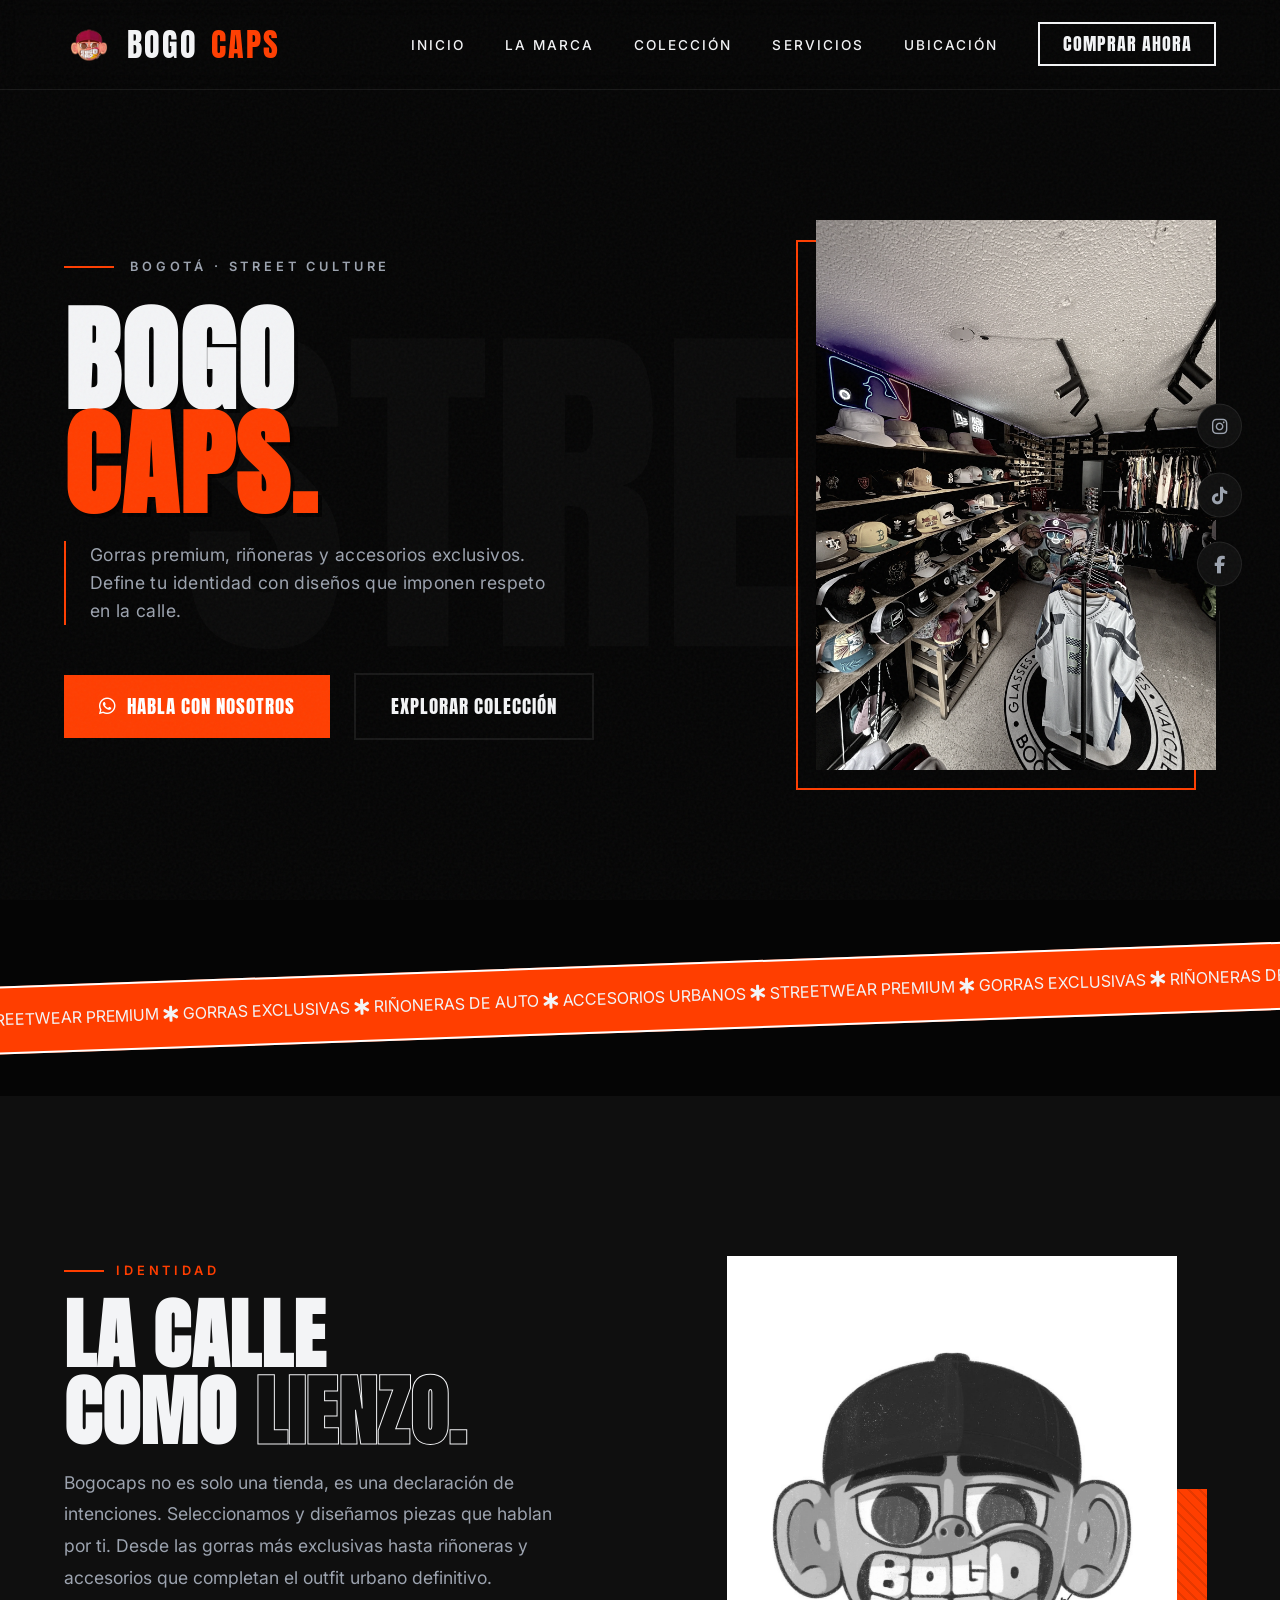
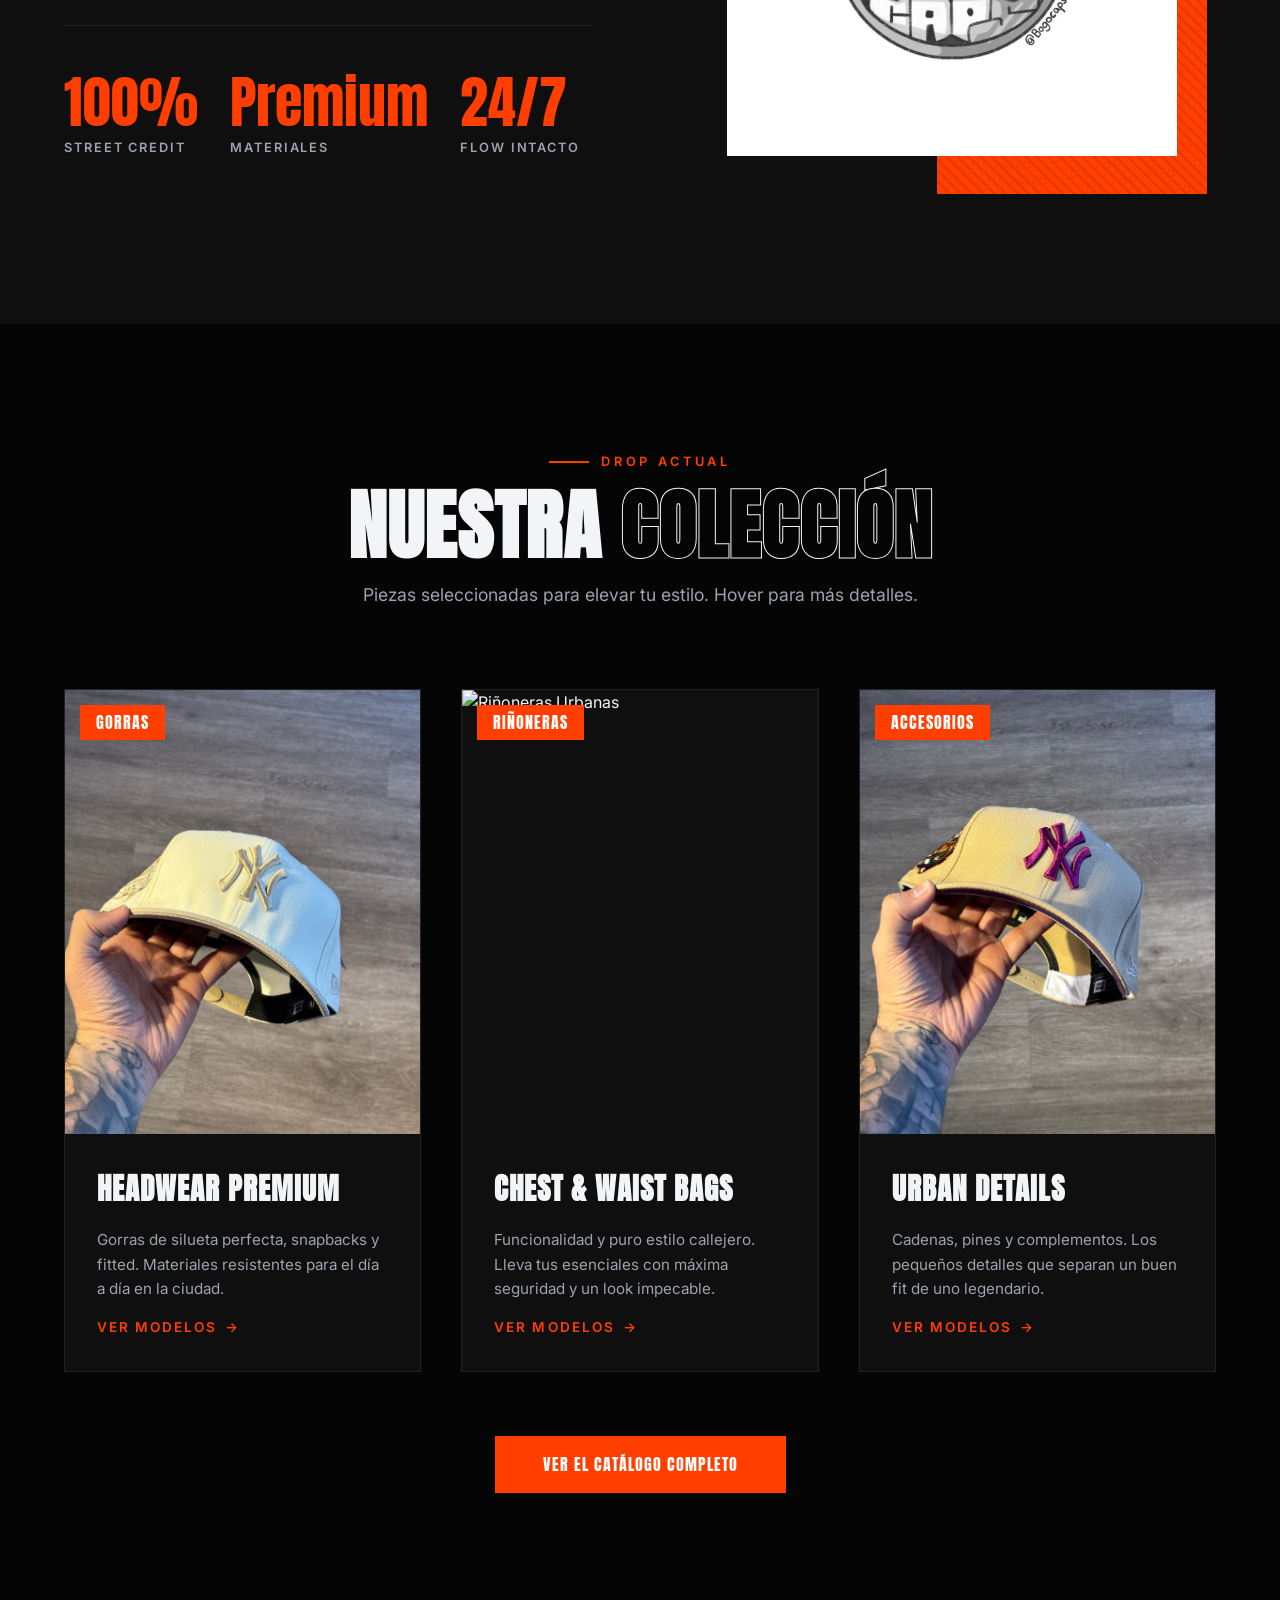
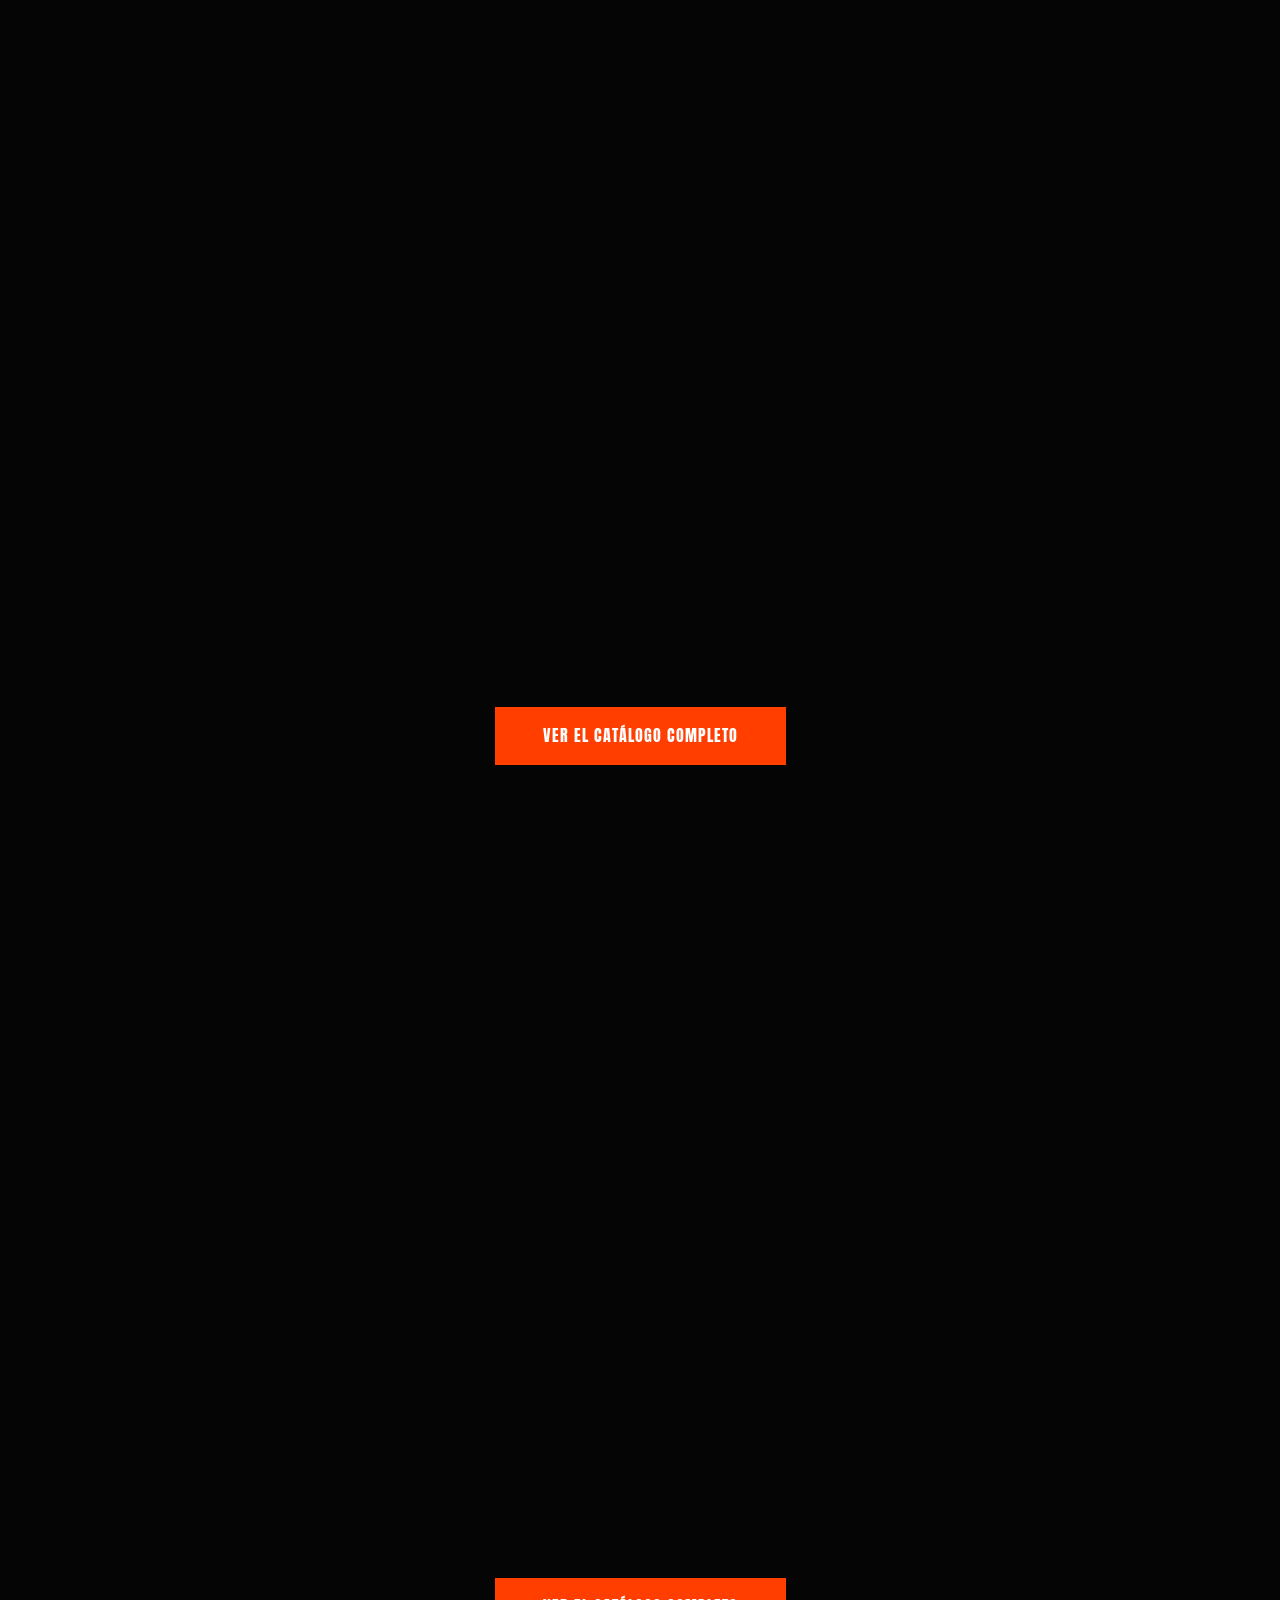
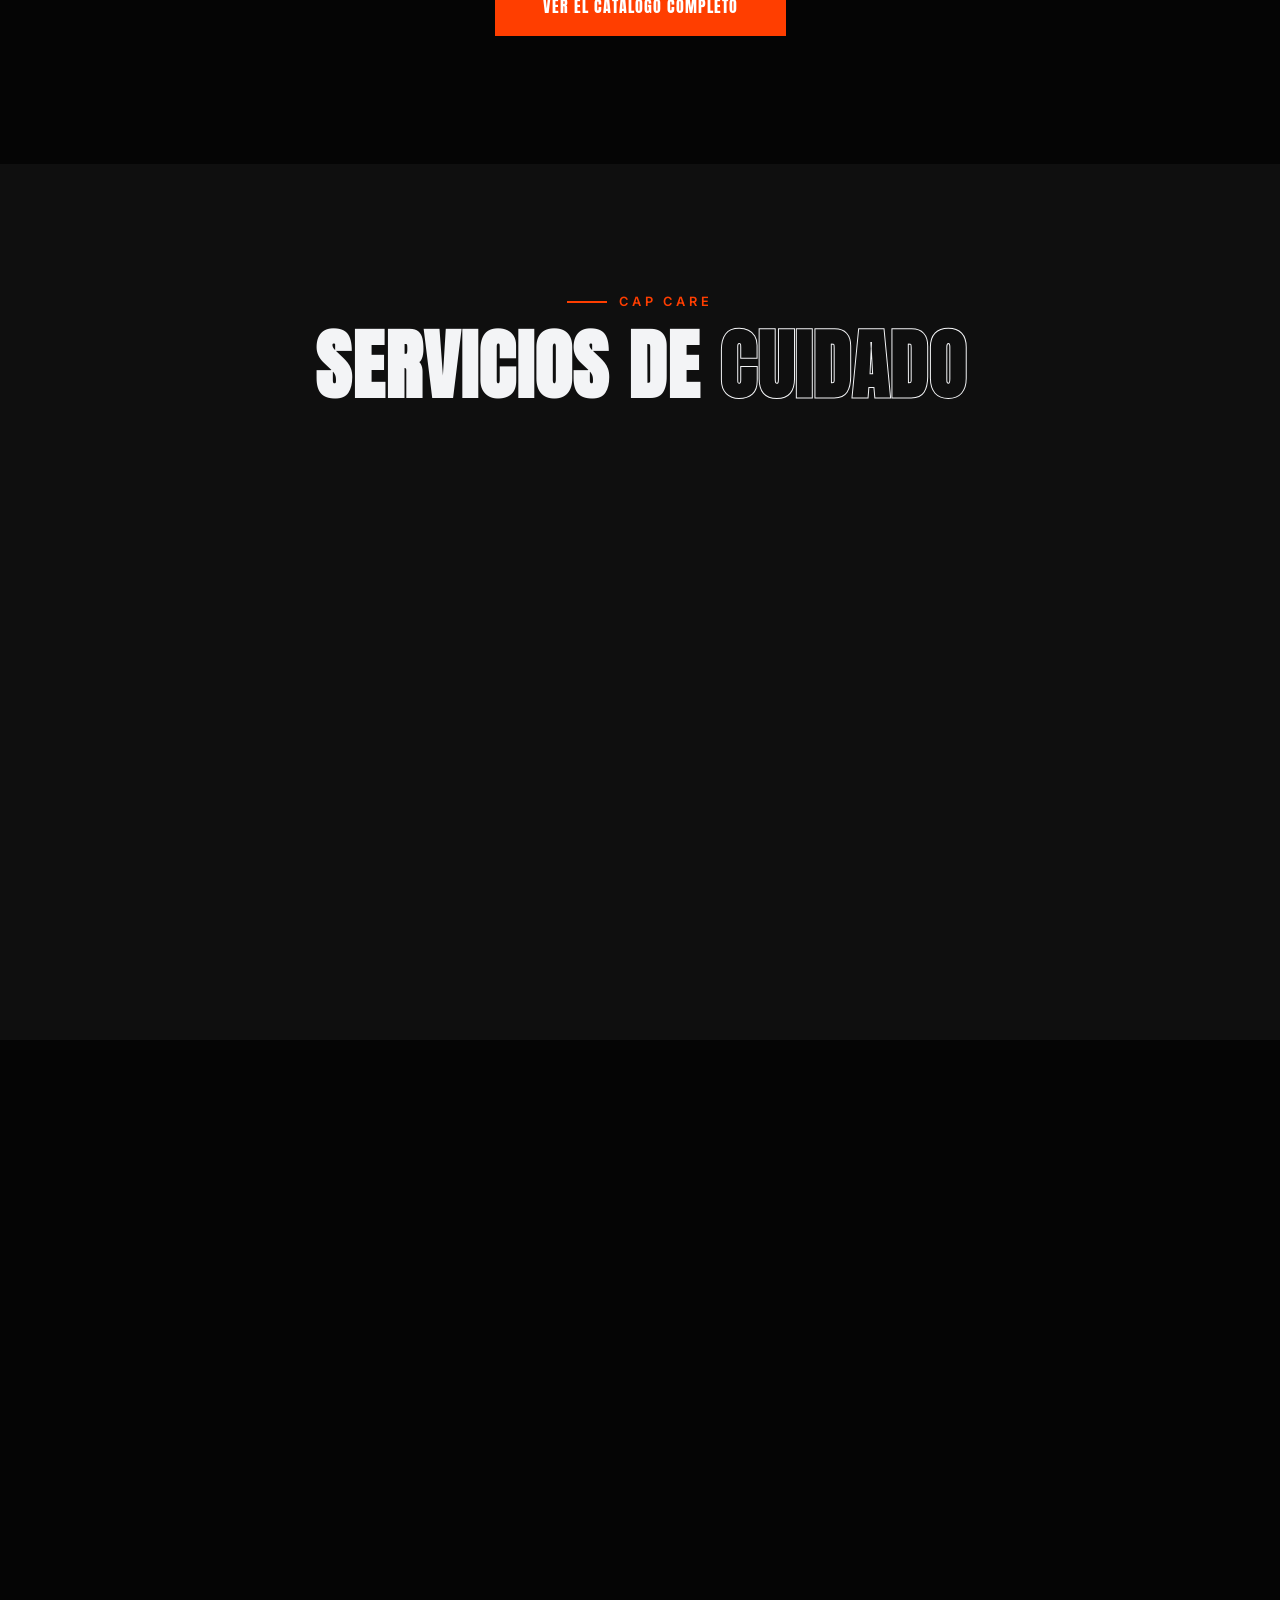
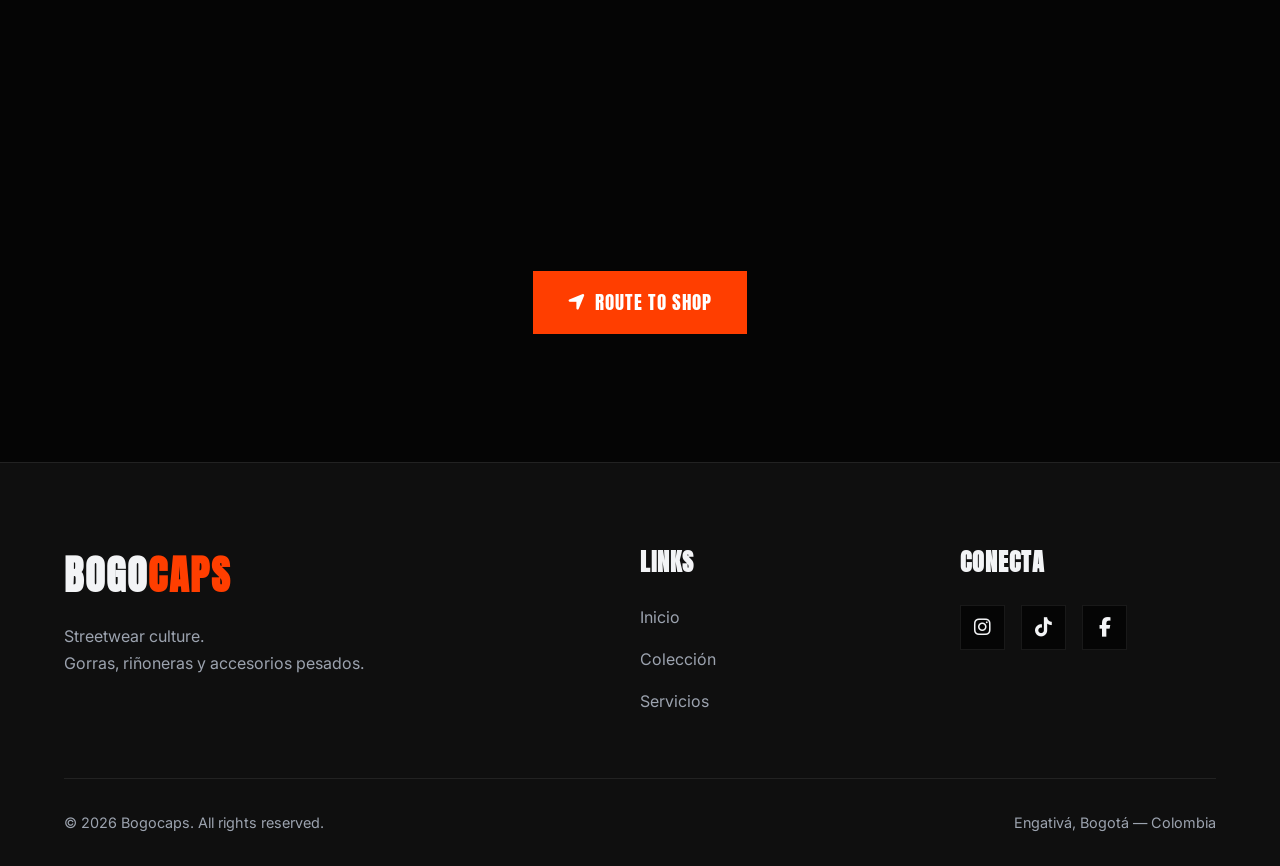
==== commit 2a297e4a: "Add files via upload" ====
--- a/index.html
+++ b/index.html
@@ -38,7 +38,7 @@
             <li><a href="#servicios">Servicios</a></li>
             <li><a href="#ubicacion">Ubicación</a></li>
             <li>
-                <a href="https://wa.me/573043192849" class="nav-cta" target="_blank">
+                <a href="https://wa.me/573152877669?text=Hola%2C%20quiero%20ver%20m%C3%A1s%20cat%C3%A1logos%20de%20gorras.%20%C2%BFMe%20puedes%20mostrar%20los%20modelos%20disponibles%3F" class="nav-cta" target="_blank">
                     Comprar Ahora
                 </a>
             </li>
@@ -67,7 +67,7 @@
                 </p>
 
                 <div class="hero-actions">
-                    <a href="https://wa.me/573152877669" class="btn-primary" target="_blank">
+                    <a href="https://wa.me/573152877669?text=Hola%2C%20quiero%20ver%20m%C3%A1s%20cat%C3%A1logos%20de%20gorras.%20%C2%BFMe%20puedes%20mostrar%20los%20modelos%20disponibles%3F" class="btn-primary" target="_blank">
                         <i class="fa-brands fa-whatsapp"></i> Habla con nosotros
                     </a>
                     <a href="#coleccion" class="btn-ghost">
@@ -84,13 +84,13 @@
             <!-- Vertical social rail -->
             <ul class="nav-redes">
                 <li>
-                    <a href="#" aria-label="Instagram"><i class="fa-brands fa-instagram"></i></a>
+                    <a href="https://www.instagram.com/bogocaps_/?hl=es" aria-label="Instagram" target="_blank"> <i class="fa-brands fa-instagram"></i></a>
                 </li>
                 <li>
-                    <a href="#" aria-label="TikTok"><i class="fa-brands fa-tiktok"></i></a>
+                    <a href="https://www.tiktok.com/@bogocaps_" aria-label="TikTok"target="_blank"><i class="fa-brands fa-tiktok"></i></a>
                 </li>
                 <li>
-                    <a href="#" aria-label="Facebook"><i class="fa-brands fa-facebook-f"></i></a>
+                    <a href="https://www.facebook.com/p/Bogocaps-100082713666243/" aria-label="Facebook"target="_blank"><i class="fa-brands fa-facebook-f"></i></a>
                 </li>
             </ul>
         </section>
@@ -99,29 +99,31 @@
              AESTHETIC MARQUEE
         ========================================= -->
         <div class="marquee-section">
-            <div class="marquee">
-                <div class="marquee-content">
-                    <span>STREETWEAR</span>
-                    <i class="fa-solid fa-star-of-life"></i>
-                    <span>GORRAS EXCLUSIVAS</span>
-                    <i class="fa-solid fa-star-of-life"></i>
-                    <span>RIÑONERAS PREMIUM</span>
-                    <i class="fa-solid fa-star-of-life"></i>
-                    <span>ACCESORIOS URBANOS</span>
-                    <i class="fa-solid fa-star-of-life"></i>
-                </div>
-                <div class="marquee-content" aria-hidden="true">
-                    <span>STREETWEAR PREMIUM</span>
-                    <i class="fa-solid fa-star-of-life"></i>
-                    <span>GORRAS EXCLUSIVAS</span>
-                    <i class="fa-solid fa-star-of-life"></i>
-                    <span>RIÑONERAS DE AUTO</span>
-                    <i class="fa-solid fa-star-of-life"></i>
-                    <span>ACCESORIOS URBANOS</span>
-                    <i class="fa-solid fa-star-of-life"></i>
-                </div>
-            </div>
+    <div class="marquee">
+        <div class="marquee-track">
+
+            <span>STREETWEAR PREMIUM</span>
+            <i class="fa-solid fa-star-of-life"></i>
+            <span>GORRAS EXCLUSIVAS</span>
+            <i class="fa-solid fa-star-of-life"></i>
+            <span>RIÑONERAS DE AUTO</span>
+            <i class="fa-solid fa-star-of-life"></i>
+            <span>ACCESORIOS URBANOS</span>
+            <i class="fa-solid fa-star-of-life"></i>
+
+            <!-- duplicado -->
+            <span>STREETWEAR PREMIUM</span>
+            <i class="fa-solid fa-star-of-life"></i>
+            <span>GORRAS EXCLUSIVAS</span>
+            <i class="fa-solid fa-star-of-life"></i>
+            <span>RIÑONERAS DE AUTO</span>
+            <i class="fa-solid fa-star-of-life"></i>
+            <span>ACCESORIOS URBANOS</span>
+            <i class="fa-solid fa-star-of-life"></i>
+
         </div>
+    </div>
+</div>
 
         <!-- =========================================
              ABOUT / LA MARCA
@@ -171,12 +173,12 @@
             </div>
 
             <div class="contenedor-cortes">
-                <!-- Gorras -->
+                <!-- Gorras 1-->
                 <div class="tarjeta-corte reveal">
                     <div class="media">
-                        <img src="assets/gorras/IMG_9682.jpg" alt="Gorras Premium">
+                        <img src="assets/gorras/IMG_9687.jpg" alt="Gorras Premium">
                         <video muted loop playsinline>
-                            <source src="assets/video3.mp4" type="video/mp4">
+                            <source src="assets/gorras/video1.mp4" type="video/mp4">
                         </video>
                         <div class="badge">GORRAS</div>
                     </div>
@@ -188,12 +190,12 @@
                     </div>
                 </div>
 
-                <!-- Riñoneras -->
+                <!-- gorra 2 -->
                 <div class="tarjeta-corte reveal reveal-delay-1">
                     <div class="media">
-                        <img src="assets/gorras/IMG_9690.jpg" alt="Riñoneras Urbanas">
+                        <img src="assets/gorras/gorra-barba.jpeg" alt="Riñoneras Urbanas">
                         <video muted loop playsinline>
-                            <source src="assets/video2.mp4" type="video/mp4">
+                            <source src="assets/gorras/video2.mp4" type="video/mp4">
                         </video>
                         <div class="badge">RIÑONERAS</div>
                     </div>
@@ -203,14 +205,15 @@
                             impecable.</p>
                         <span class="card-cta">Ver modelos</span>
                     </div>
-                </div>
-
-                <!-- Accesorios -->
+                    
+                </div>
+                <!--gorra 3-->
+            
                 <div class="tarjeta-corte reveal reveal-delay-2">
                     <div class="media">
                         <img src="assets/gorras/IMG_9692.jpg" alt="Accesorios">
                         <video muted loop playsinline>
-                            <source src="assets/video1.mp4" type="video/mp4">
+                            <source src="assets/gorras/video3.mp4" type="video/mp4">
                         </video>
                         <div class="badge">ACCESORIOS</div>
                     </div>
@@ -218,23 +221,125 @@
                         <h3>Urban Details</h3>
                         <p>Cadenas, pines y complementos. Los pequeños detalles que separan un buen fit de uno
                             legendario.</p>
-                        <span class="card-cta">Ver accesorios</span>
-                    </div>
-                </div>
-            </div>
-
+                        <span class="card-cta">Ver modelos</span>
+                    </div>
+                    
+                </div>
+            </div>
             <div style="margin-top: 4rem;">
-                <a href="main.html" class="btn-primary" style="padding: 1rem 3rem; font-size: 1rem;">
+                <a href="https://wa.me/573152877669?text=Hola%2C%20quiero%20ver%20m%C3%A1s%20cat%C3%A1logos%20de%20gorras.%20%C2%BFMe%20puedes%20mostrar%20los%20modelos%20disponibles%3F"target="_blank" class="btn-primary" style="padding: 1rem 3rem; font-size: 1rem;">
                     VER EL CATÁLOGO COMPLETO
                 </a>
             </div>
+            <div class="galeria-header"> 
+            </div>
+
+            <!--sesion 2-->
+
+            <div class="contenedor-cortes">
+           
+                <div class="tarjeta-corte reveal">
+                    <div class="media">
+                        <img src="assets/uniformes/uniforme1.jpeg" alt="Gorras Premium">
+    
+                        <div class="badge">UNIFORME</div>
+                    </div>
+                    <div class="card-info">
+                        <h3>UNIFORMES NBA</h3>
+                        <p>Uniformes inspirados en los equipos más icónicos del baloncesto. Diseños auténticos, cómodos y perfectos para llevar el estilo deportivo a la calle.</p>
+                 
+                    </div>
+                </div>
+
+              
+                <div class="tarjeta-corte reveal reveal-delay-1">
+                    <div class="media">
+                        <img src="assets/uniformes/beisbolera.jpeg" alt="Riñoneras Urbanas">
+                        <div class="badge">BEISBOLERA</div>
+                    </div>
+                    <div class="card-info">
+                        <h3>JERSEYS NFL</h3>
+                        <p>Camisetas de fútbol americano con toda la esencia del deporte. Un look urbano con actitud, ideal para destacar dentro y fuera del juego.</p>
+                       
+                    </div>
+                </div>
+
+         
+                <div class="tarjeta-corte reveal reveal-delay-2">
+                    <div class="media">
+                        <img src="assets/uniformes/maya.jpeg" alt="Accesorios">
+                        
+                        <div class="badge">BUZO</div>
+                    </div>
+                    <div class="card-info">
+                        <h3>JERSEYS NHL</h3>
+                        <p>Buzos de hockey con estilo único y presencia fuerte. Perfectos para un outfit streetwear que combine comodidad y personalidad.</p>
+                        
+                    </div>
+                </div>
+            </div>
+            <div style="margin-top: 4rem;">
+                <a href="https://wa.me/573152877669?text=Hola%2C%20quiero%20ver%20m%C3%A1s%20cat%C3%A1logos%20de%20ropa.%20%C2%BFQu%C3%A9%20prendas%20tienen%20disponibles%20en%20este%20momento%3F"target="_blank" class="btn-primary" style="padding: 1rem 3rem; font-size: 1rem;" >
+                    VER EL CATÁLOGO COMPLETO
+                </a>
+            </div>
+
+            <!--sesion 2-->
+
+             <div class="galeria-header">
+            </div>
+
+            <div class="contenedor-cortes">
+           
+                <div class="tarjeta-corte reveal">
+                    <div class="media">
+                        <img src="assets/riñoneras/riñonera.jpeg" alt="Gorras Premium">
+    
+                        <div class="badge">RIÑONERA</div>
+                    </div>
+                    <div class="card-info">
+                        <h3>BOLSOS STREETWEAR</h3>
+                        <p>Riñoneras y bolsos urbanos diseñados para el día a día. Lleva tus esenciales con estilo, comodidad y seguridad mientras recorres la ciudad.</p>
+                        
+                    </div>
+                </div>
+
+              
+                <div class="tarjeta-corte reveal reveal-delay-1">
+                    <div class="media">
+                        <img src="assets/riñoneras/gafas.jpeg" alt="Riñoneras Urbanas">
+                        <div class="badge">GAFAS CARTIER</div>
+                    </div>
+                    <div class="card-info">
+                        <h3>GAFAS PREMIUM</h3>
+                        <p>Gafas de diseño elegante que elevan cualquier outfit. Un accesorio que combina lujo, estilo urbano y presencia.</p>
+                      
+                    </div>
+                </div>
+
+         
+                <div class="tarjeta-corte reveal reveal-delay-2">
+                    <div class="media">
+                        <img src="assets/riñoneras/pavas.jpeg" alt="Accesorios">
+                        
+                        <div class="badge">PAVAS</div>
+                    </div>
+                    <div class="card-info">
+                        <h3>BUCKET HATS</h3>
+                        <p>Pavas y bucket hats con actitud street. El complemento perfecto para destacar tu estilo con flow y personalidad en cualquier ocasión.</p>
+                      
+                    </div>
+                </div>
+            </div>
+
+            <div style="margin-top: 4rem;">
+                <a href="https://wa.me/573152877669?text=Hola%2C%20quiero%20ver%20m%C3%A1s%20cat%C3%A1logos%20de%20accesorios.%20%C2%BFQu%C3%A9%20productos%20tienen%20disponibles%3F" target="_blank"class="btn-primary" style="padding: 1rem 3rem; font-size: 1rem;">
+                    VER EL CATÁLOGO COMPLETO
+                </a>
+            </div>
         </section>
 
-        <!-- Elfsight TikTok Feed (kept external integration) -->
-        <section class="tiktok-section">
-            <script src="https://elfsightcdn.com/platform.js" async></script>
-            <div class="elfsight-app-cb6cedb0-6f17-4ae1-9346-f3776dc8e395" data-elfsight-app-lazy></div>
-        </section>
+      
 
         <!-- =========================================
              SERVICES
@@ -315,9 +420,9 @@
             <div class="footer-social">
                 <h3>Conecta</h3>
                 <div class="social-icons">
-                    <a href="#" aria-label="Instagram"><i class="fa-brands fa-instagram"></i></a>
-                    <a href="#" aria-label="TikTok"><i class="fa-brands fa-tiktok"></i></a>
-                    <a href="#" aria-label="Facebook"><i class="fa-brands fa-facebook-f"></i></a>
+                    <a href="https://www.instagram.com/bogocaps_/?hl=es" aria-label="Instagram"target="_blank"><i class="fa-brands fa-instagram"></i></a>
+                    <a href="https://www.tiktok.com/@bogocaps_" aria-label="TikTok"target="_blank"><i class="fa-brands fa-tiktok"></i></a>
+                    <a href="https://www.facebook.com/p/Bogocaps-100082713666243/" aria-label="Facebook"target="_blank"><i class="fa-brands fa-facebook-f"></i></a>
                 </div>
             </div>
         </div>
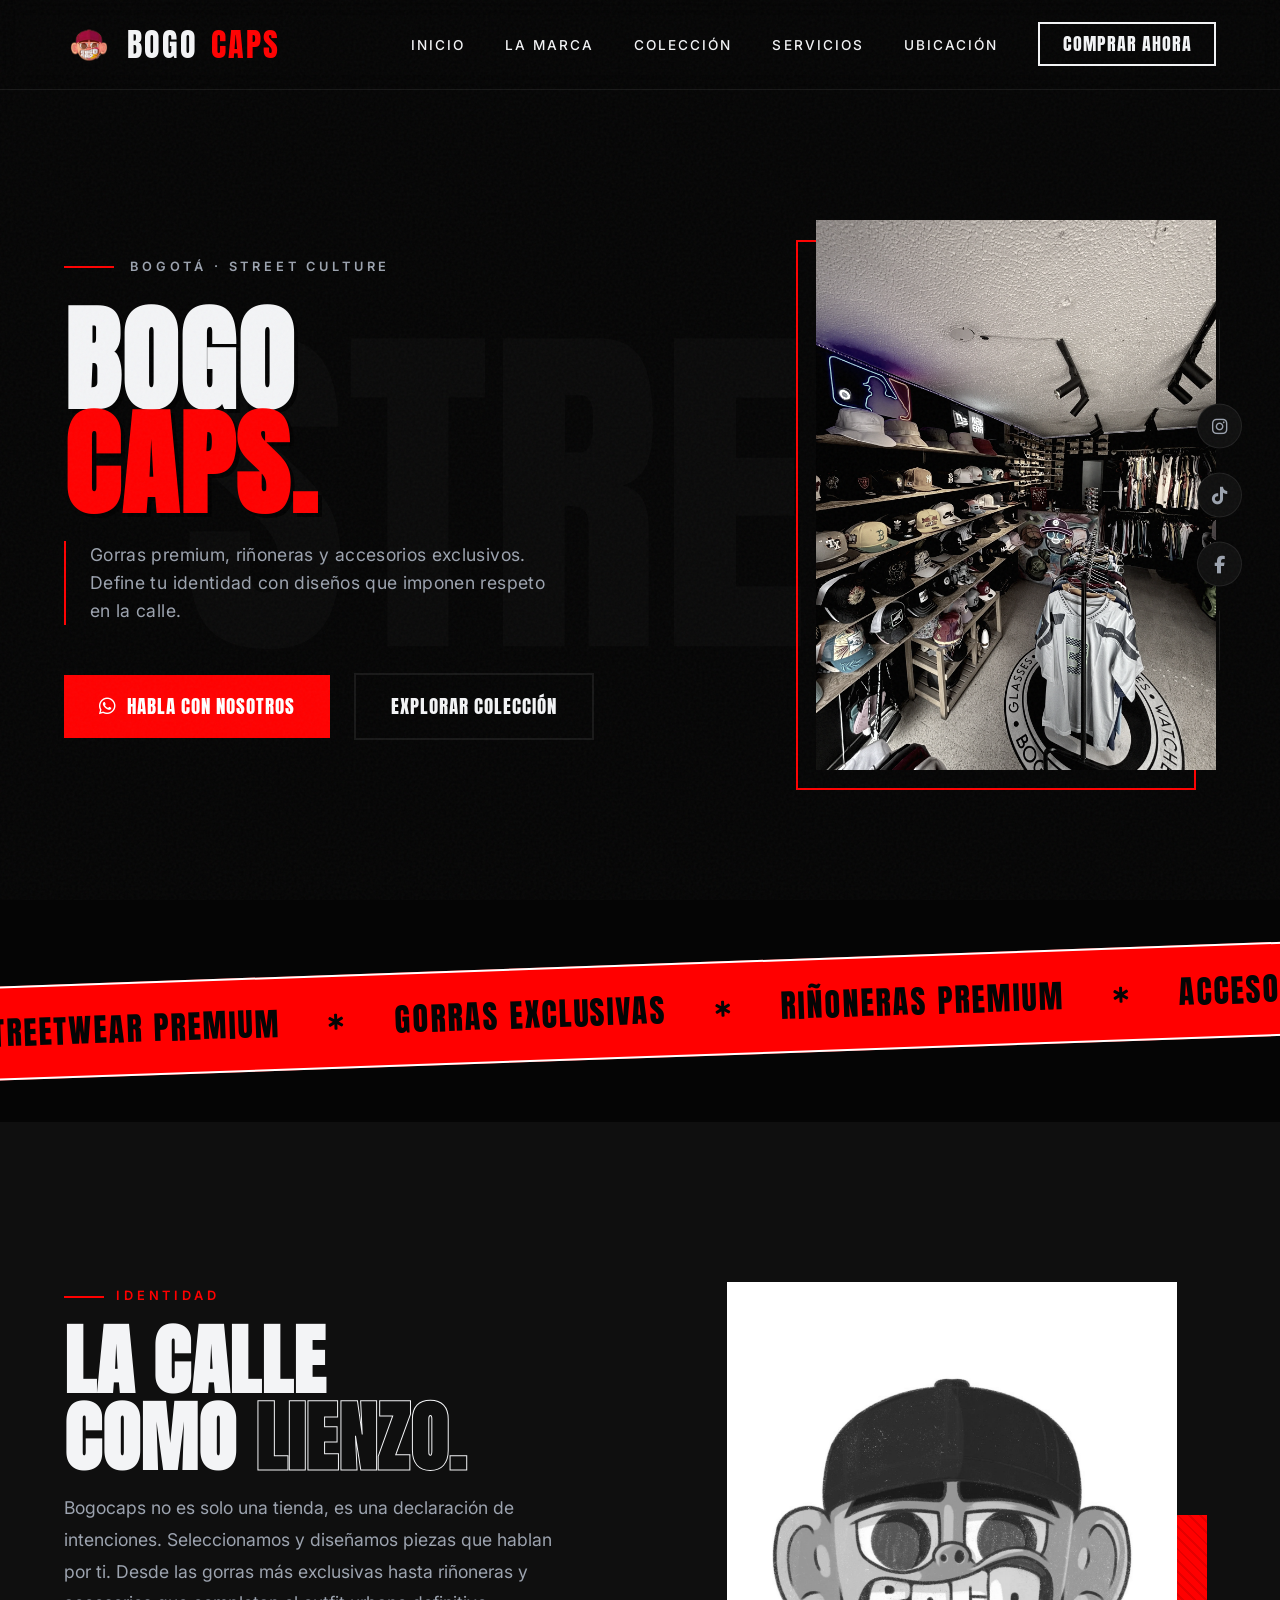
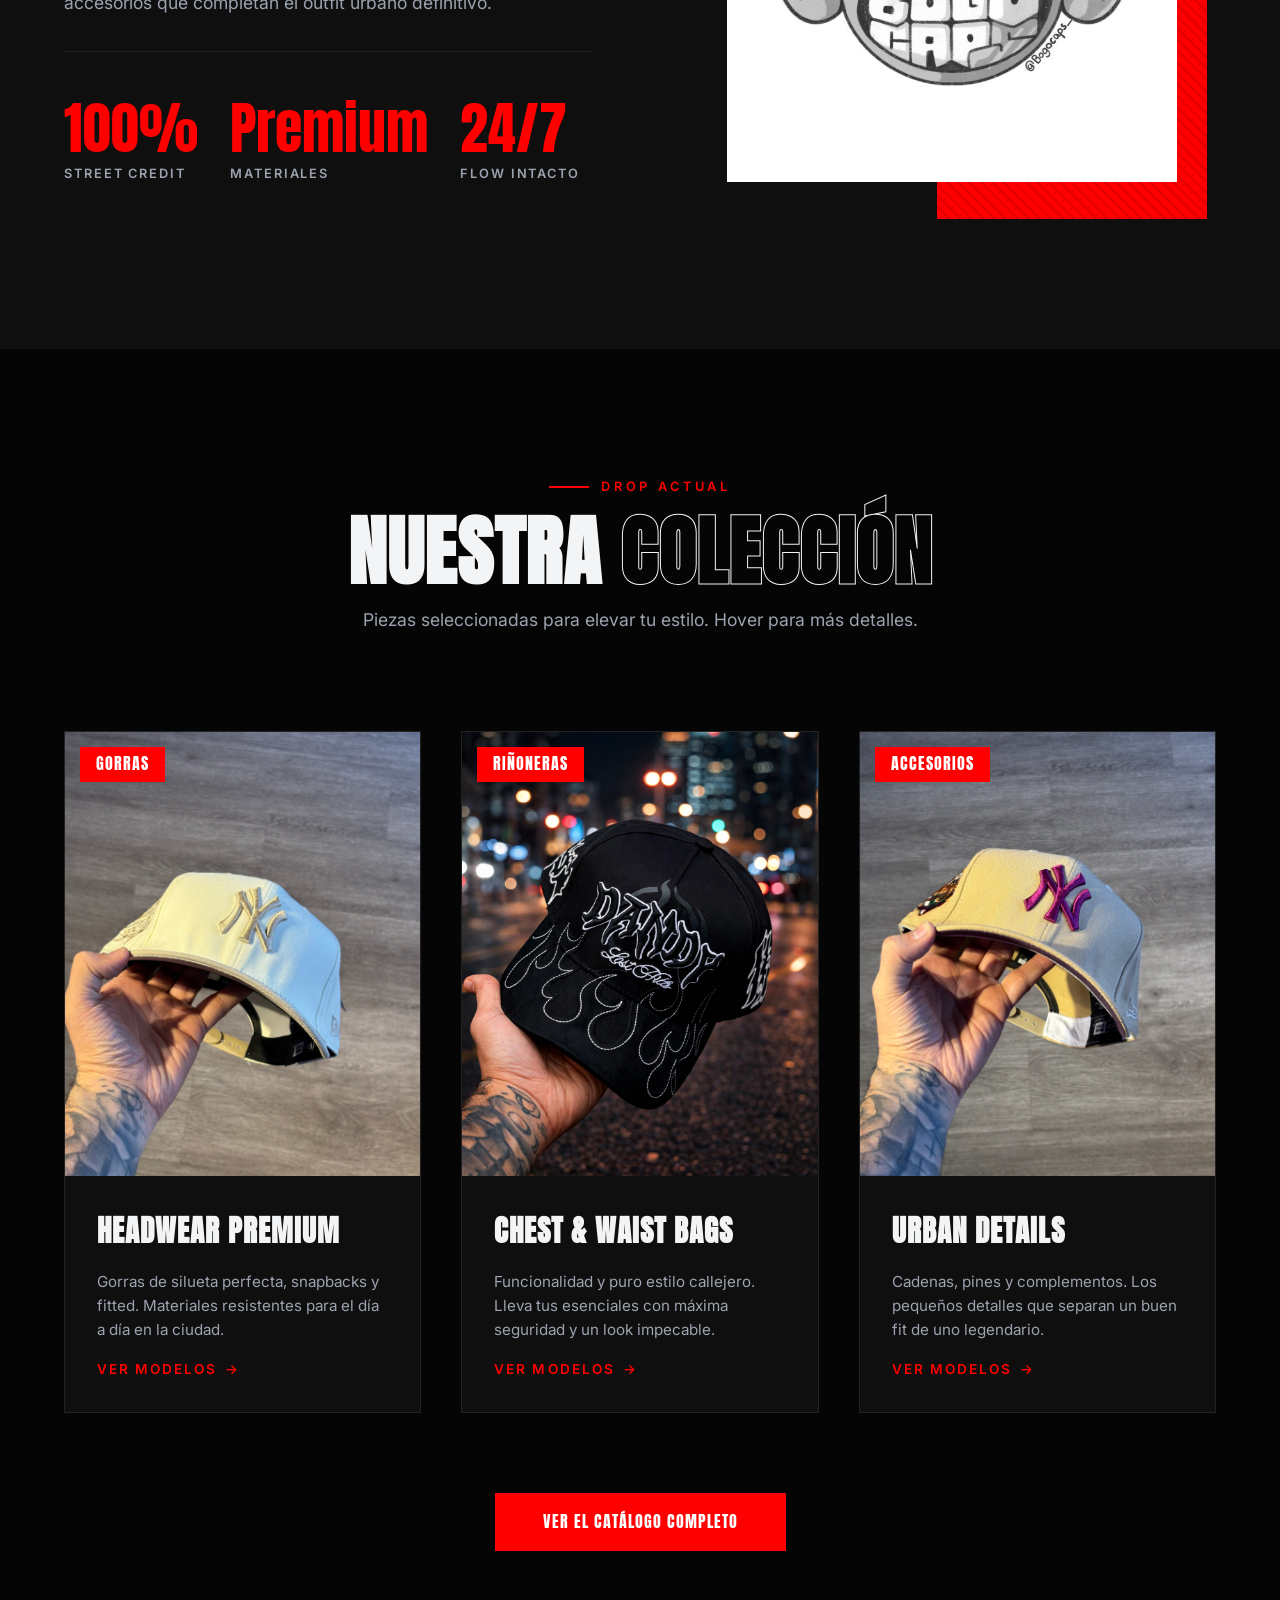
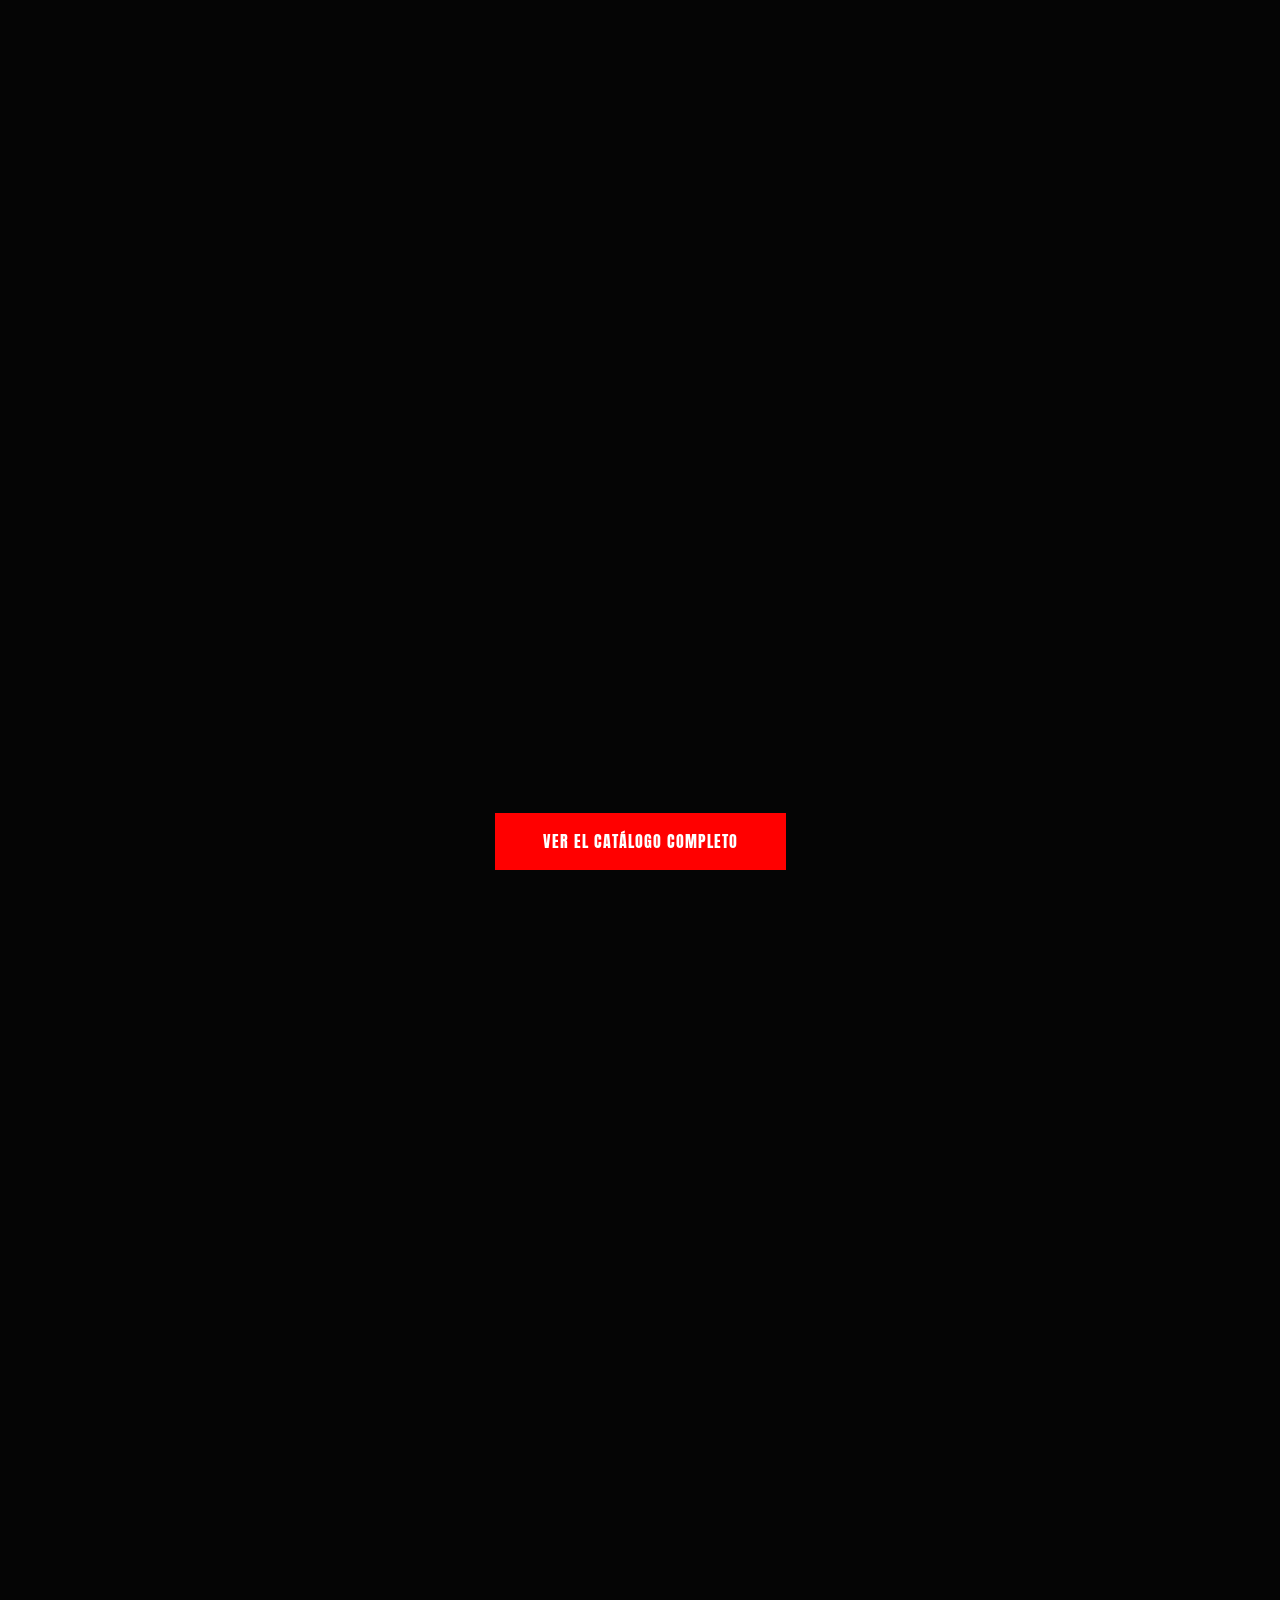
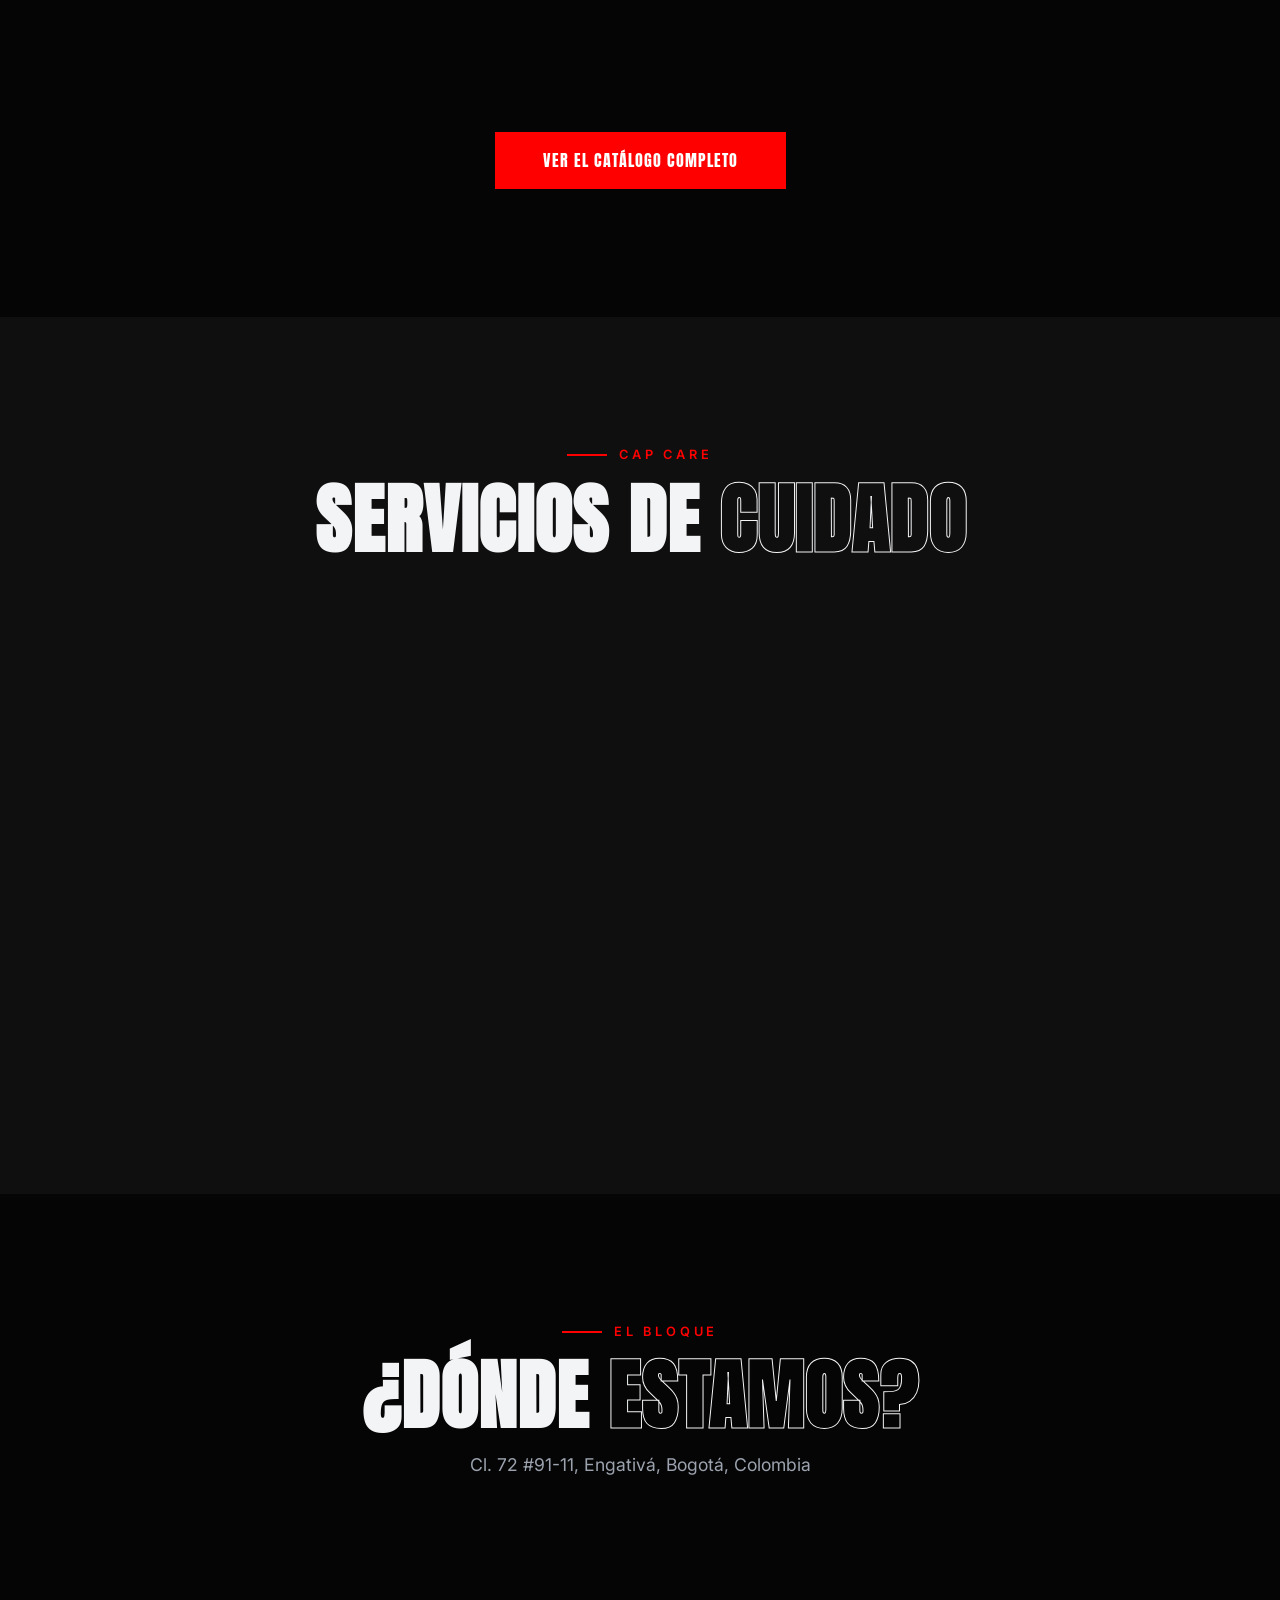
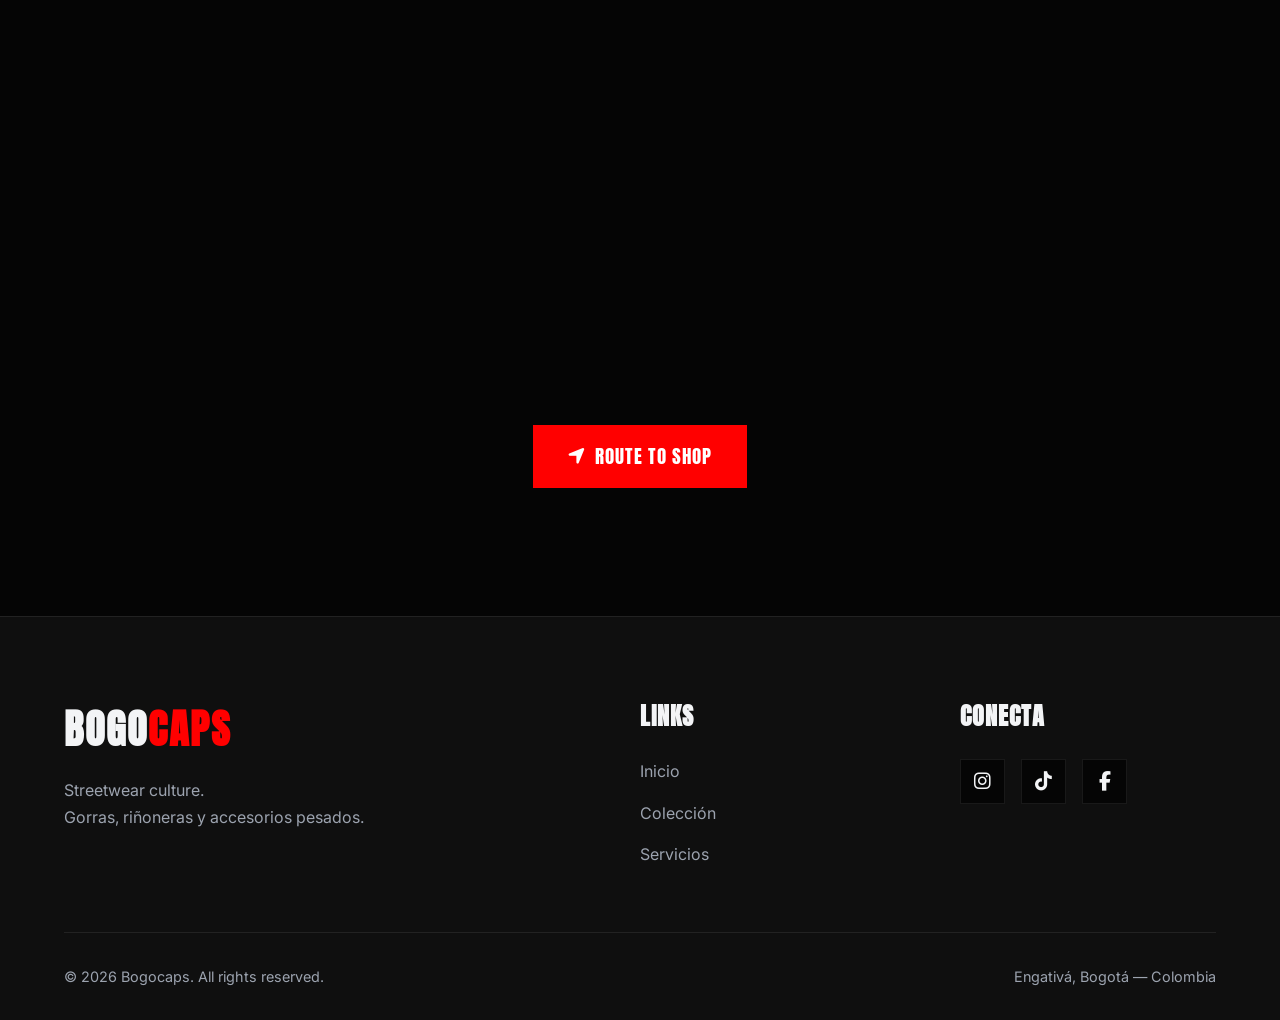
==== commit 90dd7ba8: "first commit" ====
--- a/index.html
+++ b/index.html
@@ -1,439 +1,439 @@
-<!DOCTYPE html>
-<html lang="es">
-
-<head>
-    <meta charset="UTF-8">
-    <meta name="viewport" content="width=device-width, initial-scale=1.0">
-    <title>Bogocaps - Premium Streetwear</title>
-    <meta name="description"
-        content="Bogocaps: La tienda urbana en Bogotá. Gorras, accesorios, riñoneras y experiencia de calidad premium.">
-
-    <link rel="stylesheet" href="style.css">
-
-    <!-- Google Fonts -->
-    <link rel="preconnect" href="https://fonts.googleapis.com">
-    <link rel="preconnect" href="https://fonts.gstatic.com" crossorigin>
-    <link href="https://fonts.googleapis.com/css2?family=Anton&family=Inter:wght@300;400;500;600;800&display=swap"
-        rel="stylesheet">
-
-    <!-- Icons -->
-    <link rel="stylesheet" href="https://cdnjs.cloudflare.com/ajax/libs/font-awesome/6.4.0/css/all.min.css">
-</head>
-
-<body>
-
-    <!-- =========================================
-         NAVIGATION
-    ========================================= -->
-    <nav class="nav" id="navbar">
-        <a href="#home" class="nav-logo">
-            <img src="logo2.png" style="width: 50px; height: 50px; object-fit: contain;" alt="Bogocaps Logo">
-            BOGO<span>CAPS</span>
-        </a>
-
-        <ul id="nav-menu">
-            <li><a href="#home">Inicio</a></li>
-            <li><a href="#perfil">La Marca</a></li>
-            <li><a href="#coleccion">Colección</a></li>
-            <li><a href="#servicios">Servicios</a></li>
-            <li><a href="#ubicacion">Ubicación</a></li>
-            <li>
-                <a href="https://wa.me/573152877669?text=Hola%2C%20quiero%20ver%20m%C3%A1s%20cat%C3%A1logos%20de%20gorras.%20%C2%BFMe%20puedes%20mostrar%20los%20modelos%20disponibles%3F" class="nav-cta" target="_blank">
-                    Comprar Ahora
-                </a>
-            </li>
-        </ul>
-
-        <button class="nav-toggle" id="nav-toggle" aria-label="Abrir menú">
-            <span></span><span></span><span></span>
-        </button>
-    </nav>
-
-    <main>
-
-        <!-- =========================================
-             HERO
-        ========================================= -->
-        <section class="principal" id="home">
-            <div class="hero-bg-text">STREET</div>
-            <div class="hero-content">
-                <span class="hero-eyebrow">BOGOTÁ · STREET CULTURE</span>
-                <div class="mood">
-                    <h1>BOGO<br><span>CAPS.</span></h1>
-                </div>
-                <p class="hero-tagline">
-                    Gorras premium, riñoneras y accesorios exclusivos.
-                    Define tu identidad con diseños que imponen respeto en la calle.
-                </p>
-
-                <div class="hero-actions">
-                    <a href="https://wa.me/573152877669?text=Hola%2C%20quiero%20ver%20m%C3%A1s%20cat%C3%A1logos%20de%20gorras.%20%C2%BFMe%20puedes%20mostrar%20los%20modelos%20disponibles%3F" class="btn-primary" target="_blank">
-                        <i class="fa-brands fa-whatsapp"></i> Habla con nosotros
-                    </a>
-                    <a href="#coleccion" class="btn-ghost">
-                        Explorar Colección
-                    </a>
-                </div>
-            </div>
-
-            <div class="hero-image-wrapper">
-                <img src="assets/fondo 2.jpg" class="hero-foto" alt="Streetwear vibe">
-                <div class="hero-backdrop"></div>
-            </div>
-
-            <!-- Vertical social rail -->
-            <ul class="nav-redes">
-                <li>
-                    <a href="https://www.instagram.com/bogocaps_/?hl=es" aria-label="Instagram" target="_blank"> <i class="fa-brands fa-instagram"></i></a>
-                </li>
-                <li>
-                    <a href="https://www.tiktok.com/@bogocaps_" aria-label="TikTok"target="_blank"><i class="fa-brands fa-tiktok"></i></a>
-                </li>
-                <li>
-                    <a href="https://www.facebook.com/p/Bogocaps-100082713666243/" aria-label="Facebook"target="_blank"><i class="fa-brands fa-facebook-f"></i></a>
-                </li>
-            </ul>
-        </section>
-
-        <!-- =========================================
-             AESTHETIC MARQUEE
-        ========================================= -->
-        <div class="marquee-section">
-    <div class="marquee">
-        <div class="marquee-track">
-
-            <span>STREETWEAR PREMIUM</span>
-            <i class="fa-solid fa-star-of-life"></i>
-            <span>GORRAS EXCLUSIVAS</span>
-            <i class="fa-solid fa-star-of-life"></i>
-            <span>RIÑONERAS DE AUTO</span>
-            <i class="fa-solid fa-star-of-life"></i>
-            <span>ACCESORIOS URBANOS</span>
-            <i class="fa-solid fa-star-of-life"></i>
-
-            <!-- duplicado -->
-            <span>STREETWEAR PREMIUM</span>
-            <i class="fa-solid fa-star-of-life"></i>
-            <span>GORRAS EXCLUSIVAS</span>
-            <i class="fa-solid fa-star-of-life"></i>
-            <span>RIÑONERAS DE AUTO</span>
-            <i class="fa-solid fa-star-of-life"></i>
-            <span>ACCESORIOS URBANOS</span>
-            <i class="fa-solid fa-star-of-life"></i>
-
-        </div>
-    </div>
-</div>
-
-        <!-- =========================================
-             ABOUT / LA MARCA
-        ========================================= -->
-        <section class="about" id="perfil">
-            <div class="about-text-block reveal">
-                <span class="section-label">Identidad</span>
-                <h2 class="titulo">LA CALLE<br>COMO <span>LIENZO.</span></h2>
-                <p class="about-body">
-                    Bogocaps no es solo una tienda, es una declaración de intenciones. Seleccionamos y diseñamos piezas
-                    que hablan por ti. Desde las gorras más exclusivas hasta riñoneras y accesorios que completan el
-                    outfit urbano definitivo.
-                </p>
-
-                <div class="about-stats">
-                    <div>
-                        <div class="stat-num">100%</div>
-                        <div class="stat-label">Street Credit</div>
-                    </div>
-                    <div>
-                        <div class="stat-num">Premium</div>
-                        <div class="stat-label">Materiales</div>
-                    </div>
-                    <div>
-                        <div class="stat-num">24/7</div>
-                        <div class="stat-label">Flow Intacto</div>
-                    </div>
-                </div>
-            </div>
-
-            <div class="about-image-wrap reveal reveal-delay-2">
-                <div class="contenido-img-stack">
-                    <img src="logo.png" alt="Bogocaps Logo Large" class="img-back">
-                    <div class="accent-box"></div>
-                </div>
-            </div>
-        </section>
-
-        <!-- =========================================
-             COLLECTION (GORRAS, RIÑONERAS, ACCESORIOS)
-        ========================================= -->
-        <section class="corte" id="coleccion">
-            <div class="galeria-header">
-                <span class="section-label">Drop Actual</span>
-                <h2 class="titulo-galeria">NUESTRA <span>COLECCIÓN</span></h2>
-                <p class="galeria-sub">Piezas seleccionadas para elevar tu estilo. Hover para más detalles.</p>
-            </div>
-
-            <div class="contenedor-cortes">
-                <!-- Gorras 1-->
-                <div class="tarjeta-corte reveal">
-                    <div class="media">
-                        <img src="assets/gorras/IMG_9687.jpg" alt="Gorras Premium">
-                        <video muted loop playsinline>
-                            <source src="assets/gorras/video1.mp4" type="video/mp4">
-                        </video>
-                        <div class="badge">GORRAS</div>
-                    </div>
-                    <div class="card-info">
-                        <h3>Headwear Premium</h3>
-                        <p>Gorras de silueta perfecta, snapbacks y fitted. Materiales resistentes para el día a día en
-                            la ciudad.</p>
-                        <span class="card-cta">Ver modelos</span>
-                    </div>
-                </div>
-
-                <!-- gorra 2 -->
-                <div class="tarjeta-corte reveal reveal-delay-1">
-                    <div class="media">
-                        <img src="assets/gorras/gorra-barba.jpeg" alt="Riñoneras Urbanas">
-                        <video muted loop playsinline>
-                            <source src="assets/gorras/video2.mp4" type="video/mp4">
-                        </video>
-                        <div class="badge">RIÑONERAS</div>
-                    </div>
-                    <div class="card-info">
-                        <h3>Chest & Waist Bags</h3>
-                        <p>Funcionalidad y puro estilo callejero. Lleva tus esenciales con máxima seguridad y un look
-                            impecable.</p>
-                        <span class="card-cta">Ver modelos</span>
-                    </div>
-                    
-                </div>
-                <!--gorra 3-->
-            
-                <div class="tarjeta-corte reveal reveal-delay-2">
-                    <div class="media">
-                        <img src="assets/gorras/IMG_9692.jpg" alt="Accesorios">
-                        <video muted loop playsinline>
-                            <source src="assets/gorras/video3.mp4" type="video/mp4">
-                        </video>
-                        <div class="badge">ACCESORIOS</div>
-                    </div>
-                    <div class="card-info">
-                        <h3>Urban Details</h3>
-                        <p>Cadenas, pines y complementos. Los pequeños detalles que separan un buen fit de uno
-                            legendario.</p>
-                        <span class="card-cta">Ver modelos</span>
-                    </div>
-                    
-                </div>
-            </div>
-            <div style="margin-top: 4rem;">
-                <a href="https://wa.me/573152877669?text=Hola%2C%20quiero%20ver%20m%C3%A1s%20cat%C3%A1logos%20de%20gorras.%20%C2%BFMe%20puedes%20mostrar%20los%20modelos%20disponibles%3F"target="_blank" class="btn-primary" style="padding: 1rem 3rem; font-size: 1rem;">
-                    VER EL CATÁLOGO COMPLETO
-                </a>
-            </div>
-            <div class="galeria-header"> 
-            </div>
-
-            <!--sesion 2-->
-
-            <div class="contenedor-cortes">
-           
-                <div class="tarjeta-corte reveal">
-                    <div class="media">
-                        <img src="assets/uniformes/uniforme1.jpeg" alt="Gorras Premium">
-    
-                        <div class="badge">UNIFORME</div>
-                    </div>
-                    <div class="card-info">
-                        <h3>UNIFORMES NBA</h3>
-                        <p>Uniformes inspirados en los equipos más icónicos del baloncesto. Diseños auténticos, cómodos y perfectos para llevar el estilo deportivo a la calle.</p>
-                 
-                    </div>
-                </div>
-
-              
-                <div class="tarjeta-corte reveal reveal-delay-1">
-                    <div class="media">
-                        <img src="assets/uniformes/beisbolera.jpeg" alt="Riñoneras Urbanas">
-                        <div class="badge">BEISBOLERA</div>
-                    </div>
-                    <div class="card-info">
-                        <h3>JERSEYS NFL</h3>
-                        <p>Camisetas de fútbol americano con toda la esencia del deporte. Un look urbano con actitud, ideal para destacar dentro y fuera del juego.</p>
-                       
-                    </div>
-                </div>
-
-         
-                <div class="tarjeta-corte reveal reveal-delay-2">
-                    <div class="media">
-                        <img src="assets/uniformes/maya.jpeg" alt="Accesorios">
-                        
-                        <div class="badge">BUZO</div>
-                    </div>
-                    <div class="card-info">
-                        <h3>JERSEYS NHL</h3>
-                        <p>Buzos de hockey con estilo único y presencia fuerte. Perfectos para un outfit streetwear que combine comodidad y personalidad.</p>
-                        
-                    </div>
-                </div>
-            </div>
-            <div style="margin-top: 4rem;">
-                <a href="https://wa.me/573152877669?text=Hola%2C%20quiero%20ver%20m%C3%A1s%20cat%C3%A1logos%20de%20ropa.%20%C2%BFQu%C3%A9%20prendas%20tienen%20disponibles%20en%20este%20momento%3F"target="_blank" class="btn-primary" style="padding: 1rem 3rem; font-size: 1rem;" >
-                    VER EL CATÁLOGO COMPLETO
-                </a>
-            </div>
-
-            <!--sesion 2-->
-
-             <div class="galeria-header">
-            </div>
-
-            <div class="contenedor-cortes">
-           
-                <div class="tarjeta-corte reveal">
-                    <div class="media">
-                        <img src="assets/riñoneras/riñonera.jpeg" alt="Gorras Premium">
-    
-                        <div class="badge">RIÑONERA</div>
-                    </div>
-                    <div class="card-info">
-                        <h3>BOLSOS STREETWEAR</h3>
-                        <p>Riñoneras y bolsos urbanos diseñados para el día a día. Lleva tus esenciales con estilo, comodidad y seguridad mientras recorres la ciudad.</p>
-                        
-                    </div>
-                </div>
-
-              
-                <div class="tarjeta-corte reveal reveal-delay-1">
-                    <div class="media">
-                        <img src="assets/riñoneras/gafas.jpeg" alt="Riñoneras Urbanas">
-                        <div class="badge">GAFAS CARTIER</div>
-                    </div>
-                    <div class="card-info">
-                        <h3>GAFAS PREMIUM</h3>
-                        <p>Gafas de diseño elegante que elevan cualquier outfit. Un accesorio que combina lujo, estilo urbano y presencia.</p>
-                      
-                    </div>
-                </div>
-
-         
-                <div class="tarjeta-corte reveal reveal-delay-2">
-                    <div class="media">
-                        <img src="assets/riñoneras/pavas.jpeg" alt="Accesorios">
-                        
-                        <div class="badge">PAVAS</div>
-                    </div>
-                    <div class="card-info">
-                        <h3>BUCKET HATS</h3>
-                        <p>Pavas y bucket hats con actitud street. El complemento perfecto para destacar tu estilo con flow y personalidad en cualquier ocasión.</p>
-                      
-                    </div>
-                </div>
-            </div>
-
-            <div style="margin-top: 4rem;">
-                <a href="https://wa.me/573152877669?text=Hola%2C%20quiero%20ver%20m%C3%A1s%20cat%C3%A1logos%20de%20accesorios.%20%C2%BFQu%C3%A9%20productos%20tienen%20disponibles%3F" target="_blank"class="btn-primary" style="padding: 1rem 3rem; font-size: 1rem;">
-                    VER EL CATÁLOGO COMPLETO
-                </a>
-            </div>
-        </section>
-
-      
-
-        <!-- =========================================
-             SERVICES
-        ========================================= -->
-        <section class="servicios" id="servicios">
-            <div class="servicios-header">
-                <span class="section-label">Cap Care</span>
-                <h2 class="titulo-servicios">SERVICIOS DE <span>CUIDADO</span></h2>
-            </div>
-
-            <div class="servicios-container">
-                <div class="servicio reveal">
-                    <div class="servicio-icon">
-                        <i class="fa-solid fa-hands-bubbles"></i>
-                    </div>
-                    <h3>Sneaker & Cap Wash</h3>
-                    <p>Lavado profesional para tus gorras. Eliminamos manchas, sudor y restauramos el color original sin
-                        dañar los materiales ni la estructura.</p>
-                    <span class="precio">$20.000</span>
-                </div>
-
-                <div class="servicio reveal reveal-delay-1">
-                    <div class="servicio-icon">
-                        <i class="fa-solid fa-fire-burner"></i>
-                    </div>
-                    <h3>Tratamiento a Vapor</h3>
-                    <p>Devolvemos la forma estructural a tu gorra con hormas especiales y vapor de alta presión. Curvado
-                        de viseras a tu gusto.</p>
-                    <span class="precio">$25.000</span>
-                </div>
-            </div>
-        </section>
-
-        <!-- =========================================
-             LOCATION
-        ========================================= -->
-        <section class="ubicacion" id="ubicacion">
-            <div class="ubicacion-header reveal">
-                <span class="section-label">El Bloque</span>
-                <h2 class="titulo-servicios">¿DÓNDE <span>ESTAMOS?</span></h2>
-                <p class="ubicacion-desc">Cl. 72 #91-11, Engativá, Bogotá, Colombia</p>
-            </div>
-
-            <div class="mapa reveal">
-                <div class="mapa-wrapper">
-                    <iframe src="https://www.google.com/maps?q=Cl.+72+%2391-11,+Engativá,+Bogotá,+Colombia&output=embed"
-                        width="100%" height="100%" style="border:0;" loading="lazy" title="Ubicación Bogocaps">
-                    </iframe>
-                </div>
-                <a href="https://www.google.com/maps/dir/?api=1&destination=Cl.+72+%2391-11,+Engativá,+Bogotá,+Colombia"
-                    target="_blank" class="btn-primary">
-                    <i class="fa-solid fa-location-arrow"></i> ROUTE TO SHOP
-                </a>
-            </div>
-        </section>
-
-    </main>
-
-    <!-- =========================================
-         FOOTER
-    ========================================= -->
-    <footer class="footer">
-        <div class="footer-container">
-            <div class="footer-brand">
-                <h2>BOGO<span>CAPS</span></h2>
-                <p>Streetwear culture.<br>Gorras, riñoneras y accesorios pesados.</p>
-            </div>
-
-            <div class="footer-links">
-                <h3>Links</h3>
-                <ul>
-                    <li><a href="#home">Inicio</a></li>
-                    <li><a href="#coleccion">Colección</a></li>
-                    <li><a href="#servicios">Servicios</a></li>
-                </ul>
-            </div>
-
-            <div class="footer-social">
-                <h3>Conecta</h3>
-                <div class="social-icons">
-                    <a href="https://www.instagram.com/bogocaps_/?hl=es" aria-label="Instagram"target="_blank"><i class="fa-brands fa-instagram"></i></a>
-                    <a href="https://www.tiktok.com/@bogocaps_" aria-label="TikTok"target="_blank"><i class="fa-brands fa-tiktok"></i></a>
-                    <a href="https://www.facebook.com/p/Bogocaps-100082713666243/" aria-label="Facebook"target="_blank"><i class="fa-brands fa-facebook-f"></i></a>
-                </div>
-            </div>
-        </div>
-
-        <div class="footer-bottom">
-            <p>© 2026 Bogocaps. All rights reserved.</p>
-            <p class="author">Engativá, Bogotá — Colombia</p>
-        </div>
-    </footer>
-
-    <script src="script.js"></script>
-</body>
-
+<!DOCTYPE html>
+<html lang="es">
+
+<head>
+    <meta charset="UTF-8">
+    <meta name="viewport" content="width=device-width, initial-scale=1.0">
+    <title>Bogocaps - Premium Streetwear</title>
+    <meta name="description"
+        content="Bogocaps: La tienda urbana en Bogotá. Gorras, accesorios, riñoneras y experiencia de calidad premium.">
+
+    <link rel="stylesheet" href="style.css">
+
+    <!-- Google Fonts -->
+    <link rel="preconnect" href="https://fonts.googleapis.com">
+    <link rel="preconnect" href="https://fonts.gstatic.com" crossorigin>
+    <link href="https://fonts.googleapis.com/css2?family=Anton&family=Inter:wght@300;400;500;600;800&display=swap"
+        rel="stylesheet">
+
+    <!-- Icons -->
+    <link rel="stylesheet" href="https://cdnjs.cloudflare.com/ajax/libs/font-awesome/6.4.0/css/all.min.css">
+</head>
+
+<body>
+
+    <!-- =========================================
+         NAVIGATION
+    ========================================= -->
+    <nav class="nav" id="navbar">
+        <a href="#home" class="nav-logo">
+            <img src="logo2.png" style="width: 50px; height: 50px; object-fit: contain;" alt="Bogocaps Logo">
+            BOGO<span>CAPS</span>
+        </a>
+
+        <ul id="nav-menu">
+            <li><a href="#home">Inicio</a></li>
+            <li><a href="#perfil">La Marca</a></li>
+            <li><a href="#coleccion">Colección</a></li>
+            <li><a href="#servicios">Servicios</a></li>
+            <li><a href="#ubicacion">Ubicación</a></li>
+            <li>
+                <a href="https://wa.me/573152877669?text=Hola%2C%20quiero%20ver%20m%C3%A1s%20cat%C3%A1logos%20de%20gorras.%20%C2%BFMe%20puedes%20mostrar%20los%20modelos%20disponibles%3F" class="nav-cta" target="_blank">
+                    Comprar Ahora
+                </a>
+            </li>
+        </ul>
+
+        <button class="nav-toggle" id="nav-toggle" aria-label="Abrir menú">
+            <span></span><span></span><span></span>
+        </button>
+    </nav>
+
+    <main>
+
+        <!-- =========================================
+             HERO
+        ========================================= -->
+        <section class="principal" id="home">
+            <div class="hero-bg-text">STREET</div>
+            <div class="hero-content">
+                <span class="hero-eyebrow">BOGOTÁ · STREET CULTURE</span>
+                <div class="mood">
+                    <h1>BOGO<br><span>CAPS.</span></h1>
+                </div>
+                <p class="hero-tagline">
+                    Gorras premium, riñoneras y accesorios exclusivos.
+                    Define tu identidad con diseños que imponen respeto en la calle.
+                </p>
+
+                <div class="hero-actions">
+                    <a href="https://wa.me/573152877669?text=Hola%2C%20quiero%20ver%20m%C3%A1s%20cat%C3%A1logos%20de%20gorras.%20%C2%BFMe%20puedes%20mostrar%20los%20modelos%20disponibles%3F" class="btn-primary" target="_blank">
+                        <i class="fa-brands fa-whatsapp"></i> Habla con nosotros
+                    </a>
+                    <a href="#coleccion" class="btn-ghost">
+                        Explorar Colección
+                    </a>
+                </div>
+            </div>
+
+            <div class="hero-image-wrapper">
+                <img src="assets/fondo 2.jpg" class="hero-foto" alt="Streetwear vibe">
+                <div class="hero-backdrop"></div>
+            </div>
+
+            <!-- Vertical social rail -->
+            <ul class="nav-redes">
+                <li>
+                    <a href="https://www.instagram.com/bogocaps_/?hl=es" aria-label="Instagram" target="_blank"> <i class="fa-brands fa-instagram"></i></a>
+                </li>
+                <li>
+                    <a href="https://www.tiktok.com/@bogocaps_" aria-label="TikTok"target="_blank"><i class="fa-brands fa-tiktok"></i></a>
+                </li>
+                <li>
+                    <a href="https://www.facebook.com/p/Bogocaps-100082713666243/" aria-label="Facebook"target="_blank"><i class="fa-brands fa-facebook-f"></i></a>
+                </li>
+            </ul>
+        </section>
+
+        <!-- =========================================
+             AESTHETIC MARQUEE
+        ========================================= -->
+        <div class="marquee-section">
+    <div class="marquee">
+        <div class="marquee-track">
+
+            <span>STREETWEAR PREMIUM</span>
+            <i class="fa-solid fa-star-of-life"></i>
+            <span>GORRAS EXCLUSIVAS</span>
+            <i class="fa-solid fa-star-of-life"></i>
+            <span>RIÑONERAS PREMIUM</span>
+            <i class="fa-solid fa-star-of-life"></i>
+            <span>ACCESORIOS URBANOS</span>
+            <i class="fa-solid fa-star-of-life"></i>
+
+            <!-- duplicado -->
+            <span>STREETWEAR PREMIUM</span>
+            <i class="fa-solid fa-star-of-life"></i>
+            <span>GORRAS EXCLUSIVAS</span>
+            <i class="fa-solid fa-star-of-life"></i>
+            <span>RIÑONERAS PREMIUM</span>
+            <i class="fa-solid fa-star-of-life"></i>
+            <span>ACCESORIOS URBANOS</span>
+            <i class="fa-solid fa-star-of-life"></i>
+
+        </div>
+    </div>
+</div>
+
+        <!-- =========================================
+             ABOUT / LA MARCA
+        ========================================= -->
+        <section class="about" id="perfil">
+            <div class="about-text-block reveal">
+                <span class="section-label">Identidad</span>
+                <h2 class="titulo">LA CALLE<br>COMO <span>LIENZO.</span></h2>
+                <p class="about-body">
+                    Bogocaps no es solo una tienda, es una declaración de intenciones. Seleccionamos y diseñamos piezas
+                    que hablan por ti. Desde las gorras más exclusivas hasta riñoneras y accesorios que completan el
+                    outfit urbano definitivo.
+                </p>
+
+                <div class="about-stats">
+                    <div>
+                        <div class="stat-num">100%</div>
+                        <div class="stat-label">Street Credit</div>
+                    </div>
+                    <div>
+                        <div class="stat-num">Premium</div>
+                        <div class="stat-label">Materiales</div>
+                    </div>
+                    <div>
+                        <div class="stat-num">24/7</div>
+                        <div class="stat-label">Flow Intacto</div>
+                    </div>
+                </div>
+            </div>
+
+            <div class="about-image-wrap reveal reveal-delay-2">
+                <div class="contenido-img-stack">
+                    <img src="logo.png" alt="Bogocaps Logo Large" class="img-back">
+                    <div class="accent-box"></div>
+                </div>
+            </div>
+        </section>
+
+        <!-- =========================================
+             COLLECTION (GORRAS, RIÑONERAS, ACCESORIOS)
+        ========================================= -->
+        <section class="corte" id="coleccion">
+            <div class="galeria-header">
+                <span class="section-label">Drop Actual</span>
+                <h2 class="titulo-galeria">NUESTRA <span>COLECCIÓN</span></h2>
+                <p class="galeria-sub">Piezas seleccionadas para elevar tu estilo. Hover para más detalles.</p>
+            </div>
+
+            <div class="contenedor-cortes">
+                <!-- Gorras 1-->
+                <div class="tarjeta-corte reveal">
+                    <div class="media">
+                        <img src="assets/gorras/IMG_9687.jpg" alt="Gorras Premium">
+                        <video muted loop playsinline>
+                            <source src="assets/gorras/video1.mp4" type="video/mp4">
+                        </video>
+                        <div class="badge">GORRAS</div>
+                    </div>
+                    <div class="card-info">
+                        <h3>Headwear Premium</h3>
+                        <p>Gorras de silueta perfecta, snapbacks y fitted. Materiales resistentes para el día a día en
+                            la ciudad.</p>
+                        <span class="card-cta">Ver modelos</span>
+                    </div>
+                </div>
+
+                <!-- gorra 2 -->
+                <div class="tarjeta-corte reveal reveal-delay-1">
+                    <div class="media">
+                        <img src="assets/gorras/gorra-barba.jpeg" alt="Riñoneras Urbanas">
+                        <video muted loop playsinline>
+                            <source src="assets/gorras/video2.mp4" type="video/mp4">
+                        </video>
+                        <div class="badge">RIÑONERAS</div>
+                    </div>
+                    <div class="card-info">
+                        <h3>Chest & Waist Bags</h3>
+                        <p>Funcionalidad y puro estilo callejero. Lleva tus esenciales con máxima seguridad y un look
+                            impecable.</p>
+                        <span class="card-cta">Ver modelos</span>
+                    </div>
+                    
+                </div>
+                <!--gorra 3-->
+            
+                <div class="tarjeta-corte reveal reveal-delay-2">
+                    <div class="media">
+                        <img src="assets/gorras/IMG_9692.jpg" alt="Accesorios">
+                        <video muted loop playsinline>
+                            <source src="assets/gorras/video3.mp4" type="video/mp4">
+                        </video>
+                        <div class="badge">ACCESORIOS</div>
+                    </div>
+                    <div class="card-info">
+                        <h3>Urban Details</h3>
+                        <p>Cadenas, pines y complementos. Los pequeños detalles que separan un buen fit de uno
+                            legendario.</p>
+                        <span class="card-cta">Ver modelos</span>
+                    </div>
+                    
+                </div>
+            </div>
+            <div style="margin-top: 4rem;">
+                <a href="https://wa.me/573152877669?text=Hola%2C%20quiero%20ver%20m%C3%A1s%20cat%C3%A1logos%20de%20gorras.%20%C2%BFMe%20puedes%20mostrar%20los%20modelos%20disponibles%3F"target="_blank" class="btn-primary" style="padding: 1rem 3rem; font-size: 1rem;">
+                    VER EL CATÁLOGO COMPLETO
+                </a>
+            </div>
+            <div class="galeria-header"> 
+            </div>
+
+            <!--sesion 2-->
+
+            <div class="contenedor-cortes">
+           
+                <div class="tarjeta-corte reveal">
+                    <div class="media">
+                        <img src="assets/uniformes/uniforme1.jpeg" alt="Gorras Premium">
+    
+                        <div class="badge">UNIFORME</div>
+                    </div>
+                    <div class="card-info">
+                        <h3>UNIFORMES NBA</h3>
+                        <p>Uniformes inspirados en los equipos más icónicos del baloncesto. Diseños auténticos, cómodos y perfectos para llevar el estilo deportivo a la calle.</p>
+                 
+                    </div>
+                </div>
+
+              
+                <div class="tarjeta-corte reveal reveal-delay-1">
+                    <div class="media">
+                        <img src="assets/uniformes/beisbolera.jpeg" alt="Riñoneras Urbanas">
+                        <div class="badge">BEISBOLERA</div>
+                    </div>
+                    <div class="card-info">
+                        <h3>JERSEYS NFL</h3>
+                        <p>Camisetas de fútbol americano con toda la esencia del deporte. Un look urbano con actitud, ideal para destacar dentro y fuera del juego.</p>
+                       
+                    </div>
+                </div>
+
+         
+                <div class="tarjeta-corte reveal reveal-delay-2">
+                    <div class="media">
+                        <img src="assets/uniformes/maya.jpeg" alt="Accesorios">
+                        
+                        <div class="badge">BUZO</div>
+                    </div>
+                    <div class="card-info">
+                        <h3>JERSEYS NHL</h3>
+                        <p>Buzos de hockey con estilo único y presencia fuerte. Perfectos para un outfit streetwear que combine comodidad y personalidad.</p>
+                        
+                    </div>
+                </div>
+            </div>
+            <div style="margin-top: 4rem;">
+                <a href="https://wa.me/573152877669?text=Hola%2C%20quiero%20ver%20m%C3%A1s%20cat%C3%A1logos%20de%20ropa.%20%C2%BFQu%C3%A9%20prendas%20tienen%20disponibles%20en%20este%20momento%3F"target="_blank" class="btn-primary" style="padding: 1rem 3rem; font-size: 1rem;" >
+                    VER EL CATÁLOGO COMPLETO
+                </a>
+            </div>
+
+            <!--sesion 2-->
+
+             <div class="galeria-header">
+            </div>
+
+            <div class="contenedor-cortes">
+           
+                <div class="tarjeta-corte reveal">
+                    <div class="media">
+                        <img src="assets/riñoneras/riñonera.jpeg" alt="Gorras Premium">
+    
+                        <div class="badge">RIÑONERA</div>
+                    </div>
+                    <div class="card-info">
+                        <h3>BOLSOS STREETWEAR</h3>
+                        <p>Riñoneras y bolsos urbanos diseñados para el día a día. Lleva tus esenciales con estilo, comodidad y seguridad mientras recorres la ciudad.</p>
+                        
+                    </div>
+                </div>
+
+              
+                <div class="tarjeta-corte reveal reveal-delay-1">
+                    <div class="media">
+                        <img src="assets/riñoneras/gafas.jpeg" alt="Riñoneras Urbanas">
+                        <div class="badge">GAFAS CARTIER</div>
+                    </div>
+                    <div class="card-info">
+                        <h3>GAFAS PREMIUM</h3>
+                        <p>Gafas de diseño elegante que elevan cualquier outfit. Un accesorio que combina lujo, estilo urbano y presencia.</p>
+                      
+                    </div>
+                </div>
+
+         
+                <div class="tarjeta-corte reveal reveal-delay-2">
+                    <div class="media">
+                        <img src="assets/riñoneras/pavas.jpeg" alt="Accesorios">
+                        
+                        <div class="badge">PAVAS</div>
+                    </div>
+                    <div class="card-info">
+                        <h3>BUCKET HATS</h3>
+                        <p>Pavas y bucket hats con actitud street. El complemento perfecto para destacar tu estilo con flow y personalidad en cualquier ocasión.</p>
+                      
+                    </div>
+                </div>
+            </div>
+
+            <div style="margin-top: 4rem;">
+                <a href="https://wa.me/573152877669?text=Hola%2C%20quiero%20ver%20m%C3%A1s%20cat%C3%A1logos%20de%20accesorios.%20%C2%BFQu%C3%A9%20productos%20tienen%20disponibles%3F" target="_blank"class="btn-primary" style="padding: 1rem 3rem; font-size: 1rem;">
+                    VER EL CATÁLOGO COMPLETO
+                </a>
+            </div>
+        </section>
+
+      
+
+        <!-- =========================================
+             SERVICES
+        ========================================= -->
+        <section class="servicios" id="servicios">
+            <div class="servicios-header">
+                <span class="section-label">Cap Care</span>
+                <h2 class="titulo-servicios">SERVICIOS DE <span>CUIDADO</span></h2>
+            </div>
+
+            <div class="servicios-container">
+                <div class="servicio reveal">
+                    <div class="servicio-icon">
+                        <i class="fa-solid fa-hands-bubbles"></i>
+                    </div>
+                    <h3>Sneaker & Cap Wash</h3>
+                    <p>Lavado profesional para tus gorras. Eliminamos manchas, sudor y restauramos el color original sin
+                        dañar los materiales ni la estructura.</p>
+                    <span class="precio">$20.000</span>
+                </div>
+
+                <div class="servicio reveal reveal-delay-1">
+                    <div class="servicio-icon">
+                        <i class="fa-solid fa-fire-burner"></i>
+                    </div>
+                    <h3>Tratamiento a Vapor</h3>
+                    <p>Devolvemos la forma estructural a tu gorra con hormas especiales y vapor de alta presión. Curvado
+                        de viseras a tu gusto.</p>
+                    <span class="precio">$25.000</span>
+                </div>
+            </div>
+        </section>
+
+        <!-- =========================================
+             LOCATION
+        ========================================= -->
+        <section class="ubicacion" id="ubicacion">
+            <div class="ubicacion-header reveal">
+                <span class="section-label">El Bloque</span>
+                <h2 class="titulo-servicios">¿DÓNDE <span>ESTAMOS?</span></h2>
+                <p class="ubicacion-desc">Cl. 72 #91-11, Engativá, Bogotá, Colombia</p>
+            </div>
+
+            <div class="mapa reveal">
+                <div class="mapa-wrapper">
+                    <iframe src="https://www.google.com/maps?q=Cl.+72+%2391-11,+Engativá,+Bogotá,+Colombia&output=embed"
+                        width="100%" height="100%" style="border:0;" loading="lazy" title="Ubicación Bogocaps">
+                    </iframe>
+                </div>
+                <a href="https://www.google.com/maps/dir/?api=1&destination=Cl.+72+%2391-11,+Engativá,+Bogotá,+Colombia"
+                    target="_blank" class="btn-primary">
+                    <i class="fa-solid fa-location-arrow"></i> ROUTE TO SHOP
+                </a>
+            </div>
+        </section>
+
+    </main>
+
+    <!-- =========================================
+         FOOTER
+    ========================================= -->
+    <footer class="footer">
+        <div class="footer-container">
+            <div class="footer-brand">
+                <h2>BOGO<span>CAPS</span></h2>
+                <p>Streetwear culture.<br>Gorras, riñoneras y accesorios pesados.</p>
+            </div>
+
+            <div class="footer-links">
+                <h3>Links</h3>
+                <ul>
+                    <li><a href="#home">Inicio</a></li>
+                    <li><a href="#coleccion">Colección</a></li>
+                    <li><a href="#servicios">Servicios</a></li>
+                </ul>
+            </div>
+
+            <div class="footer-social">
+                <h3>Conecta</h3>
+                <div class="social-icons">
+                    <a href="https://www.instagram.com/bogocaps_/?hl=es" aria-label="Instagram"target="_blank"><i class="fa-brands fa-instagram"></i></a>
+                    <a href="https://www.tiktok.com/@bogocaps_" aria-label="TikTok"target="_blank"><i class="fa-brands fa-tiktok"></i></a>
+                    <a href="https://www.facebook.com/p/Bogocaps-100082713666243/" aria-label="Facebook"target="_blank"><i class="fa-brands fa-facebook-f"></i></a>
+                </div>
+            </div>
+        </div>
+
+        <div class="footer-bottom">
+            <p>© 2026 Bogocaps. All rights reserved.</p>
+            <p class="author">Engativá, Bogotá — Colombia</p>
+        </div>
+    </footer>
+
+    <script src="script.js"></script>
+</body>
+
 </html>
--- a/style.css
+++ b/style.css
@@ -1,1024 +1,1029 @@
-/* =============================================
-   BOGOCAPS - Premium Urban Streetwear Design System
-   ============================================= */
-
-@import url('https://fonts.googleapis.com/css2?family=Anton&family=Inter:wght@300;400;500;600;800&display=swap');
-
-/* ---- Tokens ---- */
-:root {
-    --accent:       #FF3E00; /* Vibrant Street Orange */
-    --accent-glow:  rgba(255, 62, 0, 0.4);
-    --black:        #050505;
-    --surface:      #0f0f0f;
-    --surface-2:    #1a1a1a;
-    --surface-3:    #222222;
-    --border:       rgba(255, 255, 255, 0.08);
-    --border-glow:  rgba(255, 62, 0, 0.25);
-    --text:         #F3F4F6;
-    --text-muted:   #9CA3AF;
-    --radius:       0px; /* Sharp edges for urban feel */
-    --radius-lg:    8px;
-    --transition:   0.4s cubic-bezier(0.16, 1, 0.3, 1);
-    
-    --font-display: 'Anton', sans-serif;
-    --font-body:    'Inter', sans-serif;
-}
-
-/* ---- Reset & Base ---- */
-*, *::before, *::after {
-    box-sizing: border-box;
-    margin: 0;
-    padding: 0;
-}
-
-html {
-    scroll-behavior: smooth;
-    scroll-padding-top: 100px;
-}
-
-body {
-    background-color: var(--black);
-    color: var(--text);
-    font-family: var(--font-body);
-    font-weight: 400;
-    line-height: 1.6;
-    padding-top: 90px;
-    overflow-x: hidden;
-}
-
-/* Subtle grain texture overlay */
-body::before {
-    content: '';
-    position: fixed;
-    inset: 0;
-    background-image: url("data:image/svg+xml,%3Csvg viewBox='0 0 400 400' xmlns='http://www.w3.org/2000/svg'%3E%3Cfilter id='noiseFilter'%3E%3CfeTurbulence type='fractalNoise' baseFrequency='0.8' numOctaves='3' stitchTiles='stitch'/%3E%3C/filter%3E%3Crect width='100%25' height='100%25' filter='url(%23noiseFilter)'/%3E%3C/svg%3E");
-    opacity: 0.04;
-    pointer-events: none;
-    z-index: 9999;
-}
-
-/* Text selections */
-::selection {
-    background: var(--accent);
-    color: #fff;
-}
-
-/* =============================================
-   NAVIGATION
-   ============================================= */
-.nav {
-    position: fixed;
-    top: 0; left: 0; width: 100%;
-    height: 90px;
-    z-index: 1000;
-    padding: 0 5vw;
-    display: flex;
-    align-items: center;
-    justify-content: space-between;
-    background: rgba(5, 5, 5, 0.8);
-    backdrop-filter: blur(12px) saturate(180%);
-    -webkit-backdrop-filter: blur(12px) saturate(180%);
-    border-bottom: 1px solid var(--border);
-    transition: all var(--transition);
-}
-
-.nav.scrolled {
-    background: rgba(5, 5, 5, 0.95);
-    box-shadow: 0 10px 30px rgba(0,0,0,0.8);
-    height: 80px;
-}
-
-.nav-logo {
-    display: flex;
-    align-items: center;
-    gap: 0.8rem;
-    font-family: var(--font-display);
-    font-size: 2rem;
-    color: var(--text);
-    text-decoration: none;
-    letter-spacing: 2px;
-    text-transform: uppercase;
-}
-
-.nav-logo span {
-    color: var(--accent);
-}
-
-.nav ul {
-    display: flex;
-    list-style: none;
-    gap: 2.5rem;
-    align-items: center;
-}
-
-.nav a:not(.nav-cta):not(.nav-logo) {
-    color: var(--text);
-    font-size: 0.85rem;
-    font-weight: 500;
-    text-decoration: none;
-    letter-spacing: 0.15em;
-    text-transform: uppercase;
-    position: relative;
-    transition: color var(--transition);
-}
-
-.nav a:not(.nav-cta):not(.nav-logo)::before {
-    content: '';
-    position: absolute;
-    bottom: -4px;
-    left: 0;
-    width: 0;
-    height: 2px;
-    background: var(--accent);
-    transition: width var(--transition);
-}
-
-.nav a:not(.nav-cta):not(.nav-logo):hover {
-    color: var(--accent);
-}
-
-.nav a:not(.nav-cta):not(.nav-logo):hover::before {
-    width: 100%;
-}
-
-.nav-cta {
-    background: transparent;
-    border: 2px solid var(--text) !important;
-    color: var(--text) !important;
-    font-family: var(--font-display);
-    font-size: 1.1rem;
-    padding: 0.4rem 1.4rem !important;
-    letter-spacing: 1px;
-    text-decoration: none;
-    text-transform: uppercase;
-    transition: all var(--transition) !important;
-}
-
-.nav-cta:hover {
-    background: var(--text) !important;
-    color: var(--black) !important;
-    transform: translateY(-2px);
-    box-shadow: 0 10px 20px rgba(255,255,255,0.1);
-}
-
-.nav-toggle {
-    display: none;
-    flex-direction: column;
-    gap: 6px;
-    cursor: pointer;
-    background: none;
-    border: none;
-    padding: 4px;
-    z-index: 1001;
-}
-
-.nav-toggle span {
-    display: block;
-    width: 30px;
-    height: 2px;
-    background: var(--text);
-    transition: var(--transition);
-}
-
-/* =============================================
-   HERO
-   ============================================= */
-.principal {
-    min-height: calc(100vh - 90px);
-    display: flex;
-    align-items: center;
-    justify-content: space-between;
-    padding: 4rem 5vw;
-    position: relative;
-    overflow: hidden;
-}
-
-.hero-bg-text {
-    position: absolute;
-    top: 50%;
-    left: 50%;
-    transform: translate(-50%, -50%);
-    font-family: var(--font-display);
-    font-size: 28vw;
-    color: rgba(255,255,255,0.02);
-    z-index: 0;
-    pointer-events: none;
-    white-space: nowrap;
-}
-
-.hero-content {
-    flex: 1;
-    max-width: 650px;
-    position: relative;
-    z-index: 2;
-    animation: fadeUp 1s ease forwards;
-}
-
-@keyframes fadeUp {
-    from { opacity: 0; transform: translateY(30px); }
-    to { opacity: 1; transform: translateY(0); }
-}
-
-.hero-eyebrow {
-    display: inline-flex;
-    align-items: center;
-    gap: 1rem;
-    font-size: 0.8rem;
-    font-weight: 600;
-    letter-spacing: 0.3em;
-    text-transform: uppercase;
-    color: var(--text-muted);
-    margin-bottom: 2rem;
-}
-
-.hero-eyebrow::before {
-    content: '';
-    display: block;
-    width: 50px;
-    height: 2px;
-    background: var(--accent);
-}
-
-h1 {
-    font-family: var(--font-display);
-    font-size: clamp(4rem, 9vw, 8rem);
-    line-height: 0.9;
-    letter-spacing: 2px;
-    text-transform: uppercase;
-    color: var(--text);
-    margin-bottom: 1.5rem;
-    text-shadow: 4px 4px 0px rgba(0,0,0,0.8);
-}
-
-h1 span {
-    color: var(--accent);
-}
-
-.hero-tagline {
-    font-size: 1.1rem;
-    color: var(--text-muted);
-    letter-spacing: 0.02em;
-    max-width: 500px;
-    margin-bottom: 3rem;
-    line-height: 1.6;
-    border-left: 2px solid var(--accent);
-    padding-left: 1.5rem;
-}
-
-.hero-actions {
-    display: flex;
-    align-items: center;
-    gap: 1.5rem;
-    flex-wrap: wrap;
-}
-
-/* Primary Button */
-.btn-primary {
-    display: inline-flex;
-    align-items: center;
-    justify-content: center;
-    gap: 0.6rem;
-    padding: 1rem 2.2rem;
-    background: var(--accent);
-    color: #fff;
-    font-family: var(--font-display);
-    font-size: 1.2rem;
-    letter-spacing: 1px;
-    text-transform: uppercase;
-    text-decoration: none;
-    transition: all var(--transition);
-    position: relative;
-    overflow: hidden;
-    z-index: 1;
-}
-
-.btn-primary::before {
-    content: '';
-    position: absolute;
-    top: 0; left: 0;
-    width: 0%; height: 100%;
-    background: #fff;
-    z-index: -1;
-    transition: width 0.4s cubic-bezier(0.16, 1, 0.3, 1);
-}
-
-.btn-primary:hover {
-    color: var(--black);
-    box-shadow: 0 10px 30px var(--accent-glow);
-}
-
-.btn-primary:hover::before {
-    width: 100%;
-}
-
-/* Ghost Button */
-.btn-ghost {
-    display: inline-flex;
-    align-items: center;
-    gap: 0.5rem;
-    padding: 1rem 2.2rem;
-    background: transparent;
-    border: 2px solid var(--border);
-    color: var(--text);
-    font-family: var(--font-display);
-    font-size: 1.2rem;
-    letter-spacing: 1px;
-    text-transform: uppercase;
-    text-decoration: none;
-    transition: all var(--transition);
-}
-
-.btn-ghost:hover {
-    border-color: var(--text);
-    background: rgba(255,255,255,0.05);
-}
-
-/* Hero Image Wrapper */
-.hero-image-wrapper {
-    position: relative;
-    width: 400px;
-    height: 550px;
-    z-index: 2;
-    animation: fadeIn 1.5s ease forwards;
-}
-
-.hero-image-wrapper::after {
-    content: '';
-    position: absolute;
-    top: 20px;
-    left: -20px;
-    width: 100%;
-    height: 100%;
-    border: 2px solid var(--accent);
-    z-index: -1;
-}
-
-.hero-foto {
-    width: 100%;
-    height: 100%;
-    object-fit: cover;
-    filter: grayscale(80%) contrast(1.2);
-    transition: filter var(--transition);
-}
-
-.hero-image-wrapper:hover .hero-foto {
-    filter: grayscale(0%) contrast(1.1);
-}
-
-/* Social links vertical */
-.nav-redes {
-    position: absolute;
-    right: 3vw;
-    top: 50%;
-    transform: translateY(-50%);
-    display: flex;
-    flex-direction: column;
-    gap: 1.5rem;
-    list-style: none;
-    z-index: 10;
-}
-
-.nav-redes::before, .nav-redes::after {
-    content: '';
-    width: 1px;
-    height: 60px;
-    background: var(--border);
-    margin: 0 auto;
-}
-
-.nav-redes li a {
-    display: flex;
-    align-items: center;
-    justify-content: center;
-    width: 45px;
-    height: 45px;
-    border-radius: 50%;
-    border: 1px solid var(--border);
-    color: var(--text-muted);
-    font-size: 1.1rem;
-    text-decoration: none;
-    transition: all var(--transition);
-    background: var(--surface);
-}
-
-.nav-redes li a:hover {
-    color: var(--accent);
-    border-color: var(--accent);
-    transform: scale(1.1);
-    box-shadow: 0 0 15px var(--accent-glow);
-}
-
-/* =============================================
-   MARQUEE TINCKER
-   ============================================= */
-.marquee-section {
-    background: var(--accent);
-    padding: 1.2rem 0;
-    overflow: hidden;
-    transform: rotate(-2deg);
-    margin: 4rem -2vw;
-    width: 105vw;
-    border-top: 2px solid #fff;
-    border-bottom: 2px solid #fff;
-}
-
-.marquee {
-    display: flex;
-    white-space: nowrap;
-}
-
-.marquee-content {
-    display: flex;
-    align-items: center;
-    gap: 3rem;
-    animation: scroll_marquee 25s linear infinite;
-    padding-right: 3rem;
-    font-family: var(--font-display);
-    font-size: 2rem;
-    color: var(--black);
-    text-transform: uppercase;
-    letter-spacing: 2px;
-}
-
-.marquee-content i {
-    font-size: 1rem;
-}
-
-@keyframes scroll_marquee {
-    from { transform: translateX(0); }
-    to { transform: translateX(-100%); }
-}
-
-/* =============================================
-   SECTION SHARED
-   ============================================= */
-.section-label {
-    display: inline-flex;
-    align-items: center;
-    gap: 0.75rem;
-    font-size: 0.8rem;
-    font-weight: 600;
-    letter-spacing: 0.3em;
-    text-transform: uppercase;
-    color: var(--accent);
-    margin-bottom: 1rem;
-}
-
-.section-label::before {
-    content: '';
-    display: block;
-    width: 40px;
-    height: 2px;
-    background: var(--accent);
-}
-
-.titulo, .titulo-galeria, .titulo-servicios {
-    font-family: var(--font-display);
-    font-size: clamp(3rem, 6vw, 5rem);
-    line-height: 1;
-    color: var(--text);
-    letter-spacing: 1px;
-    text-transform: uppercase;
-    margin-bottom: 1rem;
-}
-
-.titulo span, .titulo-galeria span, .titulo-servicios span {
-    color: transparent;
-    -webkit-text-stroke: 1px var(--text);
-}
-
-/* =============================================
-   ABOUT
-   ============================================= */
-.about {
-    padding: 8rem 5vw;
-    display: grid;
-    grid-template-columns: 1fr 1fr;
-    gap: 6rem;
-    align-items: center;
-    position: relative;
-    background: var(--surface);
-}
-
-.about-text-block {
-    display: flex;
-    flex-direction: column;
-}
-
-.about-body {
-    font-size: 1.1rem;
-    color: var(--text-muted);
-    line-height: 1.8;
-    max-width: 500px;
-    margin-bottom: 2rem;
-}
-
-.about-stats {
-    display: grid;
-    grid-template-columns: repeat(3, 1fr);
-    gap: 2rem;
-    padding-top: 3rem;
-    border-top: 1px solid var(--border);
-}
-
-.stat-num {
-    font-family: var(--font-display);
-    font-size: 3.5rem;
-    color: var(--accent);
-    line-height: 1;
-}
-
-.stat-label {
-    font-size: 0.8rem;
-    font-weight: 600;
-    letter-spacing: 0.15em;
-    text-transform: uppercase;
-    color: var(--text-muted);
-    margin-top: 0.5rem;
-}
-
-.about-image-wrap {
-    position: relative;
-    display: flex;
-    justify-content: center;
-    padding: 2rem;
-}
-
-.contenido-img-stack {
-    position: relative;
-    width: 100%;
-    max-width: 450px;
-}
-
-.contenido-img-stack img {
-    width: 100%;
-    height: 500px;
-    object-fit: cover;
-    filter: grayscale(100%);
-    position: relative;
-    z-index: 2;
-    transition: transform var(--transition);
-}
-
-.accent-box {
-    position: absolute;
-    bottom: -30px;
-    right: -30px;
-    width: 60%;
-    height: 60%;
-    background: var(--accent);
-    z-index: 1;
-    background-image: repeating-linear-gradient(45deg, rgba(0,0,0,0.1) 0, rgba(0,0,0,0.1) 2px, transparent 2px, transparent 8px);
-}
-
-.about-image-wrap:hover img {
-    transform: translate(-10px, -10px);
-    filter: grayscale(0%);
-}
-
-/* =============================================
-   COLLECTION (GALLERY)
-   ============================================= */
-.corte {
-    padding: 8rem 5vw;
-    background: var(--black);
-    display: flex;
-    flex-direction: column;
-    align-items: center;
-    position: relative;
-}
-
-.galeria-header {
-    text-align: center;
-    margin-bottom: 5rem;
-    display: flex;
-    flex-direction: column;
-    align-items: center;
-}
-
-.galeria-sub {
-    font-size: 1.1rem;
-    color: var(--text-muted);
-}
-
-.contenedor-cortes {
-    display: grid;
-    grid-template-columns: repeat(3, 1fr);
-    gap: 2.5rem;
-    width: 100%;
-    max-width: 1300px;
-}
-
-.tarjeta-corte {
-    background: var(--surface);
-    border: 1px solid var(--border);
-    position: relative;
-    overflow: hidden;
-    transition: all var(--transition);
-    cursor: pointer;
-}
-
-.tarjeta-corte:hover {
-    border-color: var(--accent);
-    transform: translateY(-10px);
-    box-shadow: 0 20px 40px rgba(255, 62, 0, 0.1);
-}
-
-.media {
-    position: relative;
-    width: 100%;
-    aspect-ratio: 4 / 5;
-    overflow: hidden;
-}
-
-.badge {
-    position: absolute;
-    top: 15px; left: 15px;
-    background: var(--accent);
-    color: #fff;
-    font-family: var(--font-display);
-    padding: 0.3rem 1rem;
-    font-size: 1rem;
-    letter-spacing: 1px;
-    z-index: 3;
-}
-
-.media img, .media video {
-    position: absolute;
-    inset: 0;
-    width: 100%;
-    height: 100%;
-    object-fit: cover;
-    transition: opacity 0.5s ease, transform 0.8s ease;
-}
-
-.media video {
-    opacity: 0;
-    z-index: 2;
-}
-
-.tarjeta-corte:hover .media video {
-    opacity: 1;
-}
-
-.tarjeta-corte:hover .media img {
-    transform: scale(1.1);
-}
-
-.card-info {
-    padding: 2rem;
-    display: flex;
-    flex-direction: column;
-    gap: 1rem;
-}
-
-.card-info h3 {
-    font-family: var(--font-display);
-    font-size: 1.8rem;
-    letter-spacing: 1px;
-    color: var(--text);
-    text-transform: uppercase;
-}
-
-.card-info p {
-    font-size: 0.95rem;
-    color: var(--text-muted);
-    line-height: 1.6;
-}
-
-.card-cta {
-    display: inline-flex;
-    align-items: center;
-    gap: 0.5rem;
-    font-size: 0.85rem;
-    font-weight: 600;
-    letter-spacing: 0.15em;
-    text-transform: uppercase;
-    color: var(--accent);
-    margin-top: auto;
-    transition: gap var(--transition);
-}
-
-.card-cta::after {
-    content: '→';
-    transition: transform var(--transition);
-}
-
-.tarjeta-corte:hover .card-cta::after {
-    transform: translateX(8px);
-}
-
-/* =============================================
-   SERVICES
-   ============================================= */
-.servicios {
-    padding: 8rem 5vw;
-    background: var(--surface);
-    display: flex;
-    flex-direction: column;
-    align-items: center;
-}
-
-.servicios-header {
-    text-align: center;
-    margin-bottom: 5rem;
-    display: flex;
-    flex-direction: column;
-    align-items: center;
-}
-
-.servicios-container {
-    display: grid;
-    grid-template-columns: repeat(2, 1fr);
-    gap: 2rem;
-    width: 100%;
-    max-width: 1000px;
-}
-
-.servicio {
-    background: var(--black);
-    border: 1px solid var(--border);
-    padding: 3rem;
-    position: relative;
-    transition: all var(--transition);
-}
-
-.servicio::before {
-    content: '';
-    position: absolute;
-    top: 0; left: 0;
-    width: 4px; height: 0;
-    background: var(--accent);
-    transition: height 0.4s ease;
-}
-
-.servicio:hover {
-    transform: translateY(-5px);
-    border-color: var(--border-glow);
-    box-shadow: 0 15px 30px rgba(0,0,0,0.5);
-}
-
-.servicio:hover::before {
-    height: 100%;
-}
-
-.servicio-icon {
-    width: 60px; height: 60px;
-    background: rgba(255, 62, 0, 0.1);
-    color: var(--accent);
-    display: flex;
-    align-items: center;
-    justify-content: center;
-    font-size: 1.8rem;
-    margin-bottom: 1.5rem;
-}
-
-.servicio h3 {
-    font-family: var(--font-display);
-    font-size: 2rem;
-    letter-spacing: 1px;
-    text-transform: uppercase;
-    margin-bottom: 1rem;
-}
-
-.servicio p {
-    color: var(--text-muted);
-    font-size: 1rem;
-    line-height: 1.7;
-    margin-bottom: 1.5rem;
-}
-
-.precio {
-    font-family: var(--font-display);
-    font-size: 2.2rem;
-    color: var(--accent);
-}
-
-/* =============================================
-   TIKTOK & MAPS
-   ============================================= */
-.tiktok-section {
-    padding: 4rem 5vw;
-    background: var(--black);
-    border-top: 1px solid var(--border);
-    border-bottom: 1px solid var(--border);
-}
-
-.ubicacion {
-    padding: 8rem 5vw;
-    background: var(--black);
-    text-align: center;
-}
-
-.ubicacion-header {
-    display: flex;
-    flex-direction: column;
-    align-items: center;
-    margin-bottom: 4rem;
-}
-
-.ubicacion-desc {
-    color: var(--text-muted);
-    font-size: 1.1rem;
-}
-
-.mapa {
-    max-width: 1000px;
-    margin: 0 auto;
-    position: relative;
-}
-
-.mapa-wrapper {
-    width: 100%;
-    height: 450px;
-    border: 1px solid var(--border);
-    filter: grayscale(100%) invert(90%) contrast(120%);
-    margin-bottom: 2rem;
-    transition: filter var(--transition);
-}
-
-.mapa:hover .mapa-wrapper {
-    filter: grayscale(80%) invert(90%);
-}
-
-/* =============================================
-   FOOTER
-   ============================================= */
-.footer {
-    background: var(--surface);
-    padding: 5rem 5vw 2rem;
-    border-top: 1px solid var(--border);
-}
-
-.footer-container {
-    display: grid;
-    grid-template-columns: 2fr 1fr 1fr;
-    gap: 4rem;
-    margin-bottom: 4rem;
-    max-width: 1200px;
-    margin-left: auto;
-    margin-right: auto;
-}
-
-.footer-brand h2 {
-    font-family: var(--font-display);
-    font-size: 2.5rem;
-    letter-spacing: 2px;
-    margin-bottom: 1rem;
-}
-
-.footer-brand span {
-    color: var(--accent);
-}
-
-.footer-brand p {
-    color: var(--text-muted);
-    font-size: 1rem;
-    line-height: 1.7;
-}
-
-.footer h3 {
-    font-family: var(--font-display);
-    font-size: 1.5rem;
-    letter-spacing: 1px;
-    margin-bottom: 1.5rem;
-    text-transform: uppercase;
-}
-
-.footer-links ul {
-    list-style: none;
-    display: flex;
-    flex-direction: column;
-    gap: 1rem;
-}
-
-.footer-links a {
-    color: var(--text-muted);
-    text-decoration: none;
-    transition: color var(--transition);
-}
-
-.footer-links a:hover {
-    color: var(--accent);
-}
-
-.social-icons {
-    display: flex;
-    gap: 1rem;
-}
-
-.social-icons a {
-    display: flex;
-    align-items: center;
-    justify-content: center;
-    width: 45px; height: 45px;
-    background: var(--black);
-    border: 1px solid var(--border);
-    color: var(--text);
-    font-size: 1.2rem;
-    text-decoration: none;
-    transition: all var(--transition);
-}
-
-.social-icons a:hover {
-    background: var(--accent);
-    border-color: var(--accent);
-    color: #fff;
-    transform: translateY(-5px);
-}
-
-.footer-bottom {
-    border-top: 1px solid var(--border);
-    padding-top: 2rem;
-    display: flex;
-    justify-content: space-between;
-    align-items: center;
-    color: var(--text-muted);
-    font-size: 0.9rem;
-    max-width: 1200px;
-    margin: 0 auto;
-}
-
-/* =============================================
-   ANIMATIONS & REVEALS
-   ============================================= */
-.reveal {
-    opacity: 0;
-    transform: translateY(40px);
-    transition: all 0.8s cubic-bezier(0.16, 1, 0.3, 1);
-}
-.reveal.visible {
-    opacity: 1;
-    transform: translateY(0);
-}
-.reveal-delay-1 { transition-delay: 0.15s; }
-.reveal-delay-2 { transition-delay: 0.3s; }
-
-/* =============================================
-   RESPONSIVE
-   ============================================= */
-@media (max-width: 1024px) {
-    .contenedor-cortes, .about-stats {
-        grid-template-columns: repeat(2, 1fr);
-    }
-    .hero-image-wrapper {
-        display: none;
-    }
-    .principal {
-        justify-content: center;
-        text-align: center;
-    }
-    .hero-content {
-        display: flex;
-        flex-direction: column;
-        align-items: center;
-    }
-    .hero-tagline {
-        border-left: none;
-        border-top: 2px solid var(--accent);
-        padding-left: 0;
-        padding-top: 1.5rem;
-    }
-    .footer-container {
-        grid-template-columns: 1fr 1fr;
-    }
-}
-
-@media (max-width: 768px) {
-    .nav-toggle {
-        display: flex;
-    }
-    .nav ul {
-        position: fixed;
-        top: 90px;
-        left: 0;
-        width: 100%;
-        background: rgba(5, 5, 5, 0.98);
-        flex-direction: column;
-        padding: 3rem 0;
-        clip-path: circle(0% at top right);
-        transition: clip-path 0.5s ease;
-    }
-    .nav ul.open {
-        clip-path: circle(150% at top right);
-    }
-    
-    .about {
-        grid-template-columns: 1fr;
-        text-align: center;
-    }
-    .about-stats {
-        justify-content: center;
-    }
-    .nav-redes {
-        display: none;
-    }
-    .contenedor-cortes, .servicios-container, .footer-container {
-        grid-template-columns: 1fr;
-    }
-    .footer-bottom {
-        flex-direction: column;
-        gap: 1rem;
-        text-align: center;
-    }
+/* =============================================
+   BOGOCAPS - Premium Urban Streetwear Design System
+   ============================================= */
+
+@import url('https://fonts.googleapis.com/css2?family=Anton&family=Inter:wght@300;400;500;600;800&display=swap');
+
+/* ---- Tokens ---- */
+:root {
+    --accent:       #ff0000; /* Vibrant Street Orange */
+    --accent-glow:  rgba(255, 62, 0, 0.4);
+    --black:        #050505;
+    --surface:      #0f0f0f;
+    --surface-2:    #1a1a1a;
+    --surface-3:    #222222;
+    --border:       rgba(255, 255, 255, 0.08);
+    --border-glow:  rgba(255, 62, 0, 0.25);
+    --text:         #F3F4F6;
+    --text-muted:   #9CA3AF;
+    --radius:       0px; /* Sharp edges for urban feel */
+    --radius-lg:    8px;
+    --transition:   0.4s cubic-bezier(0.16, 1, 0.3, 1);
+    
+    --font-display: 'Anton', sans-serif;
+    --font-body:    'Inter', sans-serif;
+}
+
+/* ---- Reset & Base ---- */
+*, *::before, *::after {
+    box-sizing: border-box;
+    margin: 0;
+    padding: 0;
+}
+
+html {
+    scroll-behavior: smooth;
+    scroll-padding-top: 100px;
+}
+
+body {
+    background-color: var(--black);
+    color: var(--text);
+    font-family: var(--font-body);
+    font-weight: 400;
+    line-height: 1.6;
+    padding-top: 90px;
+    overflow-x: hidden;
+}
+
+/* Subtle grain texture overlay */
+body::before {
+    content: '';
+    position: fixed;
+    inset: 0;
+    background-image: url("data:image/svg+xml,%3Csvg viewBox='0 0 400 400' xmlns='http://www.w3.org/2000/svg'%3E%3Cfilter id='noiseFilter'%3E%3CfeTurbulence type='fractalNoise' baseFrequency='0.8' numOctaves='3' stitchTiles='stitch'/%3E%3C/filter%3E%3Crect width='100%25' height='100%25' filter='url(%23noiseFilter)'/%3E%3C/svg%3E");
+    opacity: 0.04;
+    pointer-events: none;
+    z-index: 9999;
+}
+
+/* Text selections */
+::selection {
+    background: var(--accent);
+    color: #fff;
+}
+
+/* =============================================
+   NAVIGATION
+   ============================================= */
+.nav {
+    position: fixed;
+    top: 0; left: 0; width: 100%;
+    height: 90px;
+    z-index: 1000;
+    padding: 0 5vw;
+    display: flex;
+    align-items: center;
+    justify-content: space-between;
+    background: rgba(5, 5, 5, 0.8);
+    backdrop-filter: blur(12px) saturate(180%);
+    -webkit-backdrop-filter: blur(12px) saturate(180%);
+    border-bottom: 1px solid var(--border);
+    transition: all var(--transition);
+}
+
+.nav.scrolled {
+    background: rgba(5, 5, 5, 0.95);
+    box-shadow: 0 10px 30px rgba(0,0,0,0.8);
+    height: 80px;
+}
+
+.nav-logo {
+    display: flex;
+    align-items: center;
+    gap: 0.8rem;
+    font-family: var(--font-display);
+    font-size: 2rem;
+    color: var(--text);
+    text-decoration: none;
+    letter-spacing: 2px;
+    text-transform: uppercase;
+}
+
+.nav-logo span {
+    color: var(--accent);
+}
+
+.nav ul {
+    display: flex;
+    list-style: none;
+    gap: 2.5rem;
+    align-items: center;
+}
+
+.nav a:not(.nav-cta):not(.nav-logo) {
+    color: var(--text);
+    font-size: 0.85rem;
+    font-weight: 500;
+    text-decoration: none;
+    letter-spacing: 0.15em;
+    text-transform: uppercase;
+    position: relative;
+    transition: color var(--transition);
+}
+
+.nav a:not(.nav-cta):not(.nav-logo)::before {
+    content: '';
+    position: absolute;
+    bottom: -4px;
+    left: 0;
+    width: 0;
+    height: 2px;
+    background: var(--accent);
+    transition: width var(--transition);
+}
+
+.nav a:not(.nav-cta):not(.nav-logo):hover {
+    color: var(--accent);
+}
+
+.nav a:not(.nav-cta):not(.nav-logo):hover::before {
+    width: 100%;
+}
+
+.nav-cta {
+    background: transparent;
+    border: 2px solid var(--text) !important;
+    color: var(--text) !important;
+    font-family: var(--font-display);
+    font-size: 1.1rem;
+    padding: 0.4rem 1.4rem !important;
+    letter-spacing: 1px;
+    text-decoration: none;
+    text-transform: uppercase;
+    transition: all var(--transition) !important;
+}
+
+.nav-cta:hover {
+    background: var(--text) !important;
+    color: var(--black) !important;
+    transform: translateY(-2px);
+    box-shadow: 0 10px 20px rgba(255,255,255,0.1);
+}
+
+.nav-toggle {
+    display: none;
+    flex-direction: column;
+    gap: 6px;
+    cursor: pointer;
+    background: none;
+    border: none;
+    padding: 4px;
+    z-index: 1001;
+}
+
+.nav-toggle span {
+    display: block;
+    width: 30px;
+    height: 2px;
+    background: var(--text);
+    transition: var(--transition);
+}
+
+/* =============================================
+   HERO
+   ============================================= */
+.principal {
+    min-height: calc(100vh - 90px);
+    display: flex;
+    align-items: center;
+    justify-content: space-between;
+    padding: 4rem 5vw;
+    position: relative;
+    overflow: hidden;
+}
+
+.hero-bg-text {
+    position: absolute;
+    top: 50%;
+    left: 50%;
+    transform: translate(-50%, -50%);
+    font-family: var(--font-display);
+    font-size: 28vw;
+    color: rgba(255,255,255,0.02);
+    z-index: 0;
+    pointer-events: none;
+    white-space: nowrap;
+}
+
+.hero-content {
+    flex: 1;
+    max-width: 650px;
+    position: relative;
+    z-index: 2;
+    animation: fadeUp 1s ease forwards;
+}
+
+@keyframes fadeUp {
+    from { opacity: 0; transform: translateY(30px); }
+    to { opacity: 1; transform: translateY(0); }
+}
+
+.hero-eyebrow {
+    display: inline-flex;
+    align-items: center;
+    gap: 1rem;
+    font-size: 0.8rem;
+    font-weight: 600;
+    letter-spacing: 0.3em;
+    text-transform: uppercase;
+    color: var(--text-muted);
+    margin-bottom: 2rem;
+}
+
+.hero-eyebrow::before {
+    content: '';
+    display: block;
+    width: 50px;
+    height: 2px;
+    background: var(--accent);
+}
+
+h1 {
+    font-family: var(--font-display);
+    font-size: clamp(4rem, 9vw, 8rem);
+    line-height: 0.9;
+    letter-spacing: 2px;
+    text-transform: uppercase;
+    color: var(--text);
+    margin-bottom: 1.5rem;
+    text-shadow: 4px 4px 0px rgba(0,0,0,0.8);
+}
+
+h1 span {
+    color: var(--accent);
+}
+
+.hero-tagline {
+    font-size: 1.1rem;
+    color: var(--text-muted);
+    letter-spacing: 0.02em;
+    max-width: 500px;
+    margin-bottom: 3rem;
+    line-height: 1.6;
+    border-left: 2px solid var(--accent);
+    padding-left: 1.5rem;
+}
+
+.hero-actions {
+    display: flex;
+    align-items: center;
+    gap: 1.5rem;
+    flex-wrap: wrap;
+}
+
+/* Primary Button */
+.btn-primary {
+    display: inline-flex;
+    align-items: center;
+    justify-content: center;
+    gap: 0.6rem;
+    padding: 1rem 2.2rem;
+    background: var(--accent);
+    color: #fff;
+    font-family: var(--font-display);
+    font-size: 1.2rem;
+    letter-spacing: 1px;
+    text-transform: uppercase;
+    text-decoration: none;
+    transition: all var(--transition);
+    position: relative;
+    overflow: hidden;
+    z-index: 1;
+}
+
+.btn-primary::before {
+    content: '';
+    position: absolute;
+    top: 0; left: 0;
+    width: 0%; height: 100%;
+    background: #fff;
+    z-index: -1;
+    transition: width 0.4s cubic-bezier(0.16, 1, 0.3, 1);
+}
+
+.btn-primary:hover {
+    color: var(--black);
+    box-shadow: 0 10px 30px var(--accent-glow);
+}
+
+.btn-primary:hover::before {
+    width: 100%;
+}
+
+/* Ghost Button */
+.btn-ghost {
+    display: inline-flex;
+    align-items: center;
+    gap: 0.5rem;
+    padding: 1rem 2.2rem;
+    background: transparent;
+    border: 2px solid var(--border);
+    color: var(--text);
+    font-family: var(--font-display);
+    font-size: 1.2rem;
+    letter-spacing: 1px;
+    text-transform: uppercase;
+    text-decoration: none;
+    transition: all var(--transition);
+}
+
+.btn-ghost:hover {
+    border-color: var(--text);
+    background: rgba(255,255,255,0.05);
+}
+
+/* Hero Image Wrapper */
+.hero-image-wrapper {
+    position: relative;
+    width: 400px;
+    height: 550px;
+    z-index: 2;
+    animation: fadeIn 1.5s ease forwards;
+}
+
+.hero-image-wrapper::after {
+    content: '';
+    position: absolute;
+    top: 20px;
+    left: -20px;
+    width: 100%;
+    height: 100%;
+    border: 2px solid var(--accent);
+    z-index: -1;
+}
+
+.hero-foto {
+    width: 100%;
+    height: 100%;
+    object-fit: cover;
+    filter: grayscale(80%) contrast(1.2);
+    transition: filter var(--transition);
+}
+
+.hero-image-wrapper:hover .hero-foto {
+    filter: grayscale(0%) contrast(1.1);
+}
+
+/* Social links vertical */
+.nav-redes {
+    position: absolute;
+    right: 3vw;
+    top: 50%;
+    transform: translateY(-50%);
+    display: flex;
+    flex-direction: column;
+    gap: 1.5rem;
+    list-style: none;
+    z-index: 10;
+}
+
+.nav-redes::before, .nav-redes::after {
+    content: '';
+    width: 1px;
+    height: 60px;
+    background: var(--border);
+    margin: 0 auto;
+}
+
+.nav-redes li a {
+    display: flex;
+    align-items: center;
+    justify-content: center;
+    width: 45px;
+    height: 45px;
+    border-radius: 50%;
+    border: 1px solid var(--border);
+    color: var(--text-muted);
+    font-size: 1.1rem;
+    text-decoration: none;
+    transition: all var(--transition);
+    background: var(--surface);
+}
+
+.nav-redes li a:hover {
+    color: var(--accent);
+    border-color: var(--accent);
+    transform: scale(1.1);
+    box-shadow: 0 0 15px var(--accent-glow);
+}
+
+/* =============================================
+   MARQUEE TINCKER
+   ============================================= */
+.marquee-section {
+    background: var(--accent);
+    padding: 1.2rem 0;
+    overflow: hidden;
+    transform: rotate(-2deg);
+    margin: 4rem -2vw;
+    width: 105vw;
+    border-top: 2px solid #fff;
+    border-bottom: 2px solid #fff;
+}
+
+.marquee {
+    overflow: hidden;
+}
+
+.marquee-track {
+    display: flex;
+    align-items: center;
+    gap: 3rem;
+    white-space: nowrap;
+    animation: scroll_marquee 25s linear infinite;
+
+    font-family: var(--font-display);
+    font-size: 2rem;
+    color: var(--black);
+    text-transform: uppercase;
+    letter-spacing: 2px;
+}
+
+.marquee-track i {
+    font-size: 1rem;
+}
+
+@keyframes scroll_marquee {
+    from {
+        transform: translateX(0);
+    }
+    to {
+        transform: translateX(-50%);
+    }
+}
+
+/* =============================================
+   SECTION SHARED
+   ============================================= */
+.section-label {
+    display: inline-flex;
+    align-items: center;
+    gap: 0.75rem;
+    font-size: 0.8rem;
+    font-weight: 600;
+    letter-spacing: 0.3em;
+    text-transform: uppercase;
+    color: var(--accent);
+    margin-bottom: 1rem;
+}
+
+.section-label::before {
+    content: '';
+    display: block;
+    width: 40px;
+    height: 2px;
+    background: var(--accent);
+}
+
+.titulo, .titulo-galeria, .titulo-servicios {
+    font-family: var(--font-display);
+    font-size: clamp(3rem, 6vw, 5rem);
+    line-height: 1;
+    color: var(--text);
+    letter-spacing: 1px;
+    text-transform: uppercase;
+    margin-bottom: 1rem;
+}
+
+.titulo span, .titulo-galeria span, .titulo-servicios span {
+    color: transparent;
+    -webkit-text-stroke: 1px var(--text);
+}
+
+/* =============================================
+   ABOUT
+   ============================================= */
+.about {
+    padding: 8rem 5vw;
+    display: grid;
+    grid-template-columns: 1fr 1fr;
+    gap: 6rem;
+    align-items: center;
+    position: relative;
+    background: var(--surface);
+}
+
+.about-text-block {
+    display: flex;
+    flex-direction: column;
+}
+
+.about-body {
+    font-size: 1.1rem;
+    color: var(--text-muted);
+    line-height: 1.8;
+    max-width: 500px;
+    margin-bottom: 2rem;
+}
+
+.about-stats {
+    display: grid;
+    grid-template-columns: repeat(3, 1fr);
+    gap: 2rem;
+    padding-top: 3rem;
+    border-top: 1px solid var(--border);
+}
+
+.stat-num {
+    font-family: var(--font-display);
+    font-size: 3.5rem;
+    color: var(--accent);
+    line-height: 1;
+}
+
+.stat-label {
+    font-size: 0.8rem;
+    font-weight: 600;
+    letter-spacing: 0.15em;
+    text-transform: uppercase;
+    color: var(--text-muted);
+    margin-top: 0.5rem;
+}
+
+.about-image-wrap {
+    position: relative;
+    display: flex;
+    justify-content: center;
+    padding: 2rem;
+}
+
+.contenido-img-stack {
+    position: relative;
+    width: 100%;
+    max-width: 450px;
+}
+
+.contenido-img-stack img {
+    width: 100%;
+    height: 500px;
+    object-fit: cover;
+    filter: grayscale(100%);
+    position: relative;
+    z-index: 2;
+    transition: transform var(--transition);
+}
+
+.accent-box {
+    position: absolute;
+    bottom: -30px;
+    right: -30px;
+    width: 60%;
+    height: 60%;
+    background: var(--accent);
+    z-index: 1;
+    background-image: repeating-linear-gradient(45deg, rgba(0,0,0,0.1) 0, rgba(0,0,0,0.1) 2px, transparent 2px, transparent 8px);
+}
+
+.about-image-wrap:hover img {
+    transform: translate(-10px, -10px);
+    filter: grayscale(0%);
+}
+
+/* =============================================
+   COLLECTION (GALLERY)
+   ============================================= */
+.corte {
+    padding: 8rem 5vw;
+    background: var(--black);
+    display: flex;
+    flex-direction: column;
+    align-items: center;
+    position: relative;
+    gap: 1rem;
+}
+
+.galeria-header {
+    text-align: center;
+    margin-bottom: 5rem;
+    display: flex;
+    flex-direction: column;
+    align-items: center;
+}
+
+.galeria-sub {
+    font-size: 1.1rem;
+    color: var(--text-muted);
+}
+
+.contenedor-cortes {
+    display: grid;
+    grid-template-columns: repeat(3, 1fr);
+    gap: 2.5rem;
+    width: 100%;
+    max-width: 1300px;
+}
+
+.tarjeta-corte {
+    background: var(--surface);
+    border: 1px solid var(--border);
+    position: relative;
+    overflow: hidden;
+    transition: all var(--transition);
+    cursor: pointer;
+}
+
+.tarjeta-corte:hover {
+    border-color: var(--accent);
+    transform: translateY(-10px);
+    box-shadow: 0 20px 40px rgba(255, 62, 0, 0.1);
+}
+
+.media {
+    position: relative;
+    width: 100%;
+    aspect-ratio: 4 / 5;
+    overflow: hidden;
+}
+
+.badge {
+    position: absolute;
+    top: 15px; left: 15px;
+    background: var(--accent);
+    color: #fff;
+    font-family: var(--font-display);
+    padding: 0.3rem 1rem;
+    font-size: 1rem;
+    letter-spacing: 1px;
+    z-index: 3;
+}
+
+.media img, .media video {
+    position: absolute;
+    inset: 0;
+    width: 100%;
+    height: 100%;
+    object-fit: cover;
+    transition: opacity 0.5s ease, transform 0.8s ease;
+}
+
+.media video {
+    opacity: 0;
+    z-index: 2;
+}
+
+.tarjeta-corte:hover .media video {
+    opacity: 1;
+}
+
+.tarjeta-corte:hover .media img {
+    transform: scale(1.1);
+}
+
+.card-info {
+    padding: 2rem;
+    display: flex;
+    flex-direction: column;
+    gap: 1rem;
+}
+
+.card-info h3 {
+    font-family: var(--font-display);
+    font-size: 1.8rem;
+    letter-spacing: 1px;
+    color: var(--text);
+    text-transform: uppercase;
+}
+
+.card-info p {
+    font-size: 0.95rem;
+    color: var(--text-muted);
+    line-height: 1.6;
+}
+
+.card-cta {
+    display: inline-flex;
+    align-items: center;
+    gap: 0.5rem;
+    font-size: 0.85rem;
+    font-weight: 600;
+    letter-spacing: 0.15em;
+    text-transform: uppercase;
+    color: var(--accent);
+    margin-top: auto;
+    transition: gap var(--transition);
+}
+
+.card-cta::after {
+    content: '→';
+    transition: transform var(--transition);
+}
+
+.tarjeta-corte:hover .card-cta::after {
+    transform: translateX(8px);
+}
+
+/* =============================================
+   SERVICES
+   ============================================= */
+.servicios {
+    padding: 8rem 5vw;
+    background: var(--surface);
+    display: flex;
+    flex-direction: column;
+    align-items: center;
+}
+
+.servicios-header {
+    text-align: center;
+    margin-bottom: 5rem;
+    display: flex;
+    flex-direction: column;
+    align-items: center;
+}
+
+.servicios-container {
+    display: grid;
+    grid-template-columns: repeat(2, 1fr);
+    gap: 2rem;
+    width: 100%;
+    max-width: 1000px;
+}
+
+.servicio {
+    background: var(--black);
+    border: 1px solid var(--border);
+    padding: 3rem;
+    position: relative;
+    transition: all var(--transition);
+}
+
+.servicio::before {
+    content: '';
+    position: absolute;
+    top: 0; left: 0;
+    width: 4px; height: 0;
+    background: var(--accent);
+    transition: height 0.4s ease;
+}
+
+.servicio:hover {
+    transform: translateY(-5px);
+    border-color: var(--border-glow);
+    box-shadow: 0 15px 30px rgba(0,0,0,0.5);
+}
+
+.servicio:hover::before {
+    height: 100%;
+}
+
+.servicio-icon {
+    width: 60px; height: 60px;
+    background: rgba(255, 62, 0, 0.1);
+    color: var(--accent);
+    display: flex;
+    align-items: center;
+    justify-content: center;
+    font-size: 1.8rem;
+    margin-bottom: 1.5rem;
+}
+
+.servicio h3 {
+    font-family: var(--font-display);
+    font-size: 2rem;
+    letter-spacing: 1px;
+    text-transform: uppercase;
+    margin-bottom: 1rem;
+}
+
+.servicio p {
+    color: var(--text-muted);
+    font-size: 1rem;
+    line-height: 1.7;
+    margin-bottom: 1.5rem;
+}
+
+.precio {
+    font-family: var(--font-display);
+    font-size: 2.2rem;
+    color: var(--accent);
+}
+
+/* =============================================
+   TIKTOK & MAPS
+   ============================================= */
+.tiktok-section {
+    padding: 4rem 5vw;
+    background: var(--black);
+    border-top: 1px solid var(--border);
+    border-bottom: 1px solid var(--border);
+}
+
+.ubicacion {
+    padding: 8rem 5vw;
+    background: var(--black);
+    text-align: center;
+}
+
+.ubicacion-header {
+    display: flex;
+    flex-direction: column;
+    align-items: center;
+    margin-bottom: 4rem;
+}
+
+.ubicacion-desc {
+    color: var(--text-muted);
+    font-size: 1.1rem;
+}
+
+.mapa {
+    max-width: 1000px;
+    margin: 0 auto;
+    position: relative;
+}
+
+.mapa-wrapper {
+    width: 100%;
+    height: 450px;
+    border: 1px solid var(--border);
+    filter: grayscale(100%) invert(90%) contrast(120%);
+    margin-bottom: 2rem;
+    transition: filter var(--transition);
+}
+
+.mapa:hover .mapa-wrapper {
+    filter: grayscale(80%) invert(90%);
+}
+
+/* =============================================
+   FOOTER
+   ============================================= */
+.footer {
+    background: var(--surface);
+    padding: 5rem 5vw 2rem;
+    border-top: 1px solid var(--border);
+}
+
+.footer-container {
+    display: grid;
+    grid-template-columns: 2fr 1fr 1fr;
+    gap: 4rem;
+    margin-bottom: 4rem;
+    max-width: 1200px;
+    margin-left: auto;
+    margin-right: auto;
+}
+
+.footer-brand h2 {
+    font-family: var(--font-display);
+    font-size: 2.5rem;
+    letter-spacing: 2px;
+    margin-bottom: 1rem;
+}
+
+.footer-brand span {
+    color: var(--accent);
+}
+
+.footer-brand p {
+    color: var(--text-muted);
+    font-size: 1rem;
+    line-height: 1.7;
+}
+
+.footer h3 {
+    font-family: var(--font-display);
+    font-size: 1.5rem;
+    letter-spacing: 1px;
+    margin-bottom: 1.5rem;
+    text-transform: uppercase;
+}
+
+.footer-links ul {
+    list-style: none;
+    display: flex;
+    flex-direction: column;
+    gap: 1rem;
+}
+
+.footer-links a {
+    color: var(--text-muted);
+    text-decoration: none;
+    transition: color var(--transition);
+}
+
+.footer-links a:hover {
+    color: var(--accent);
+}
+
+.social-icons {
+    display: flex;
+    gap: 1rem;
+}
+
+.social-icons a {
+    display: flex;
+    align-items: center;
+    justify-content: center;
+    width: 45px; height: 45px;
+    background: var(--black);
+    border: 1px solid var(--border);
+    color: var(--text);
+    font-size: 1.2rem;
+    text-decoration: none;
+    transition: all var(--transition);
+}
+
+.social-icons a:hover {
+    background: var(--accent);
+    border-color: var(--accent);
+    color: #fff;
+    transform: translateY(-5px);
+}
+
+.footer-bottom {
+    border-top: 1px solid var(--border);
+    padding-top: 2rem;
+    display: flex;
+    justify-content: space-between;
+    align-items: center;
+    color: var(--text-muted);
+    font-size: 0.9rem;
+    max-width: 1200px;
+    margin: 0 auto;
+}
+
+/* =============================================
+   ANIMATIONS & REVEALS
+   ============================================= */
+.reveal {
+    opacity: 0;
+    transform: translateY(40px);
+    transition: all 0.8s cubic-bezier(0.16, 1, 0.3, 1);
+}
+.reveal.visible {
+    opacity: 1;
+    transform: translateY(0);
+}
+.reveal-delay-1 { transition-delay: 0.15s; }
+.reveal-delay-2 { transition-delay: 0.3s; }
+
+/* =============================================
+   RESPONSIVE
+   ============================================= */
+@media (max-width: 1024px) {
+    .contenedor-cortes, .about-stats {
+        grid-template-columns: repeat(2, 1fr);
+    }
+    .hero-image-wrapper {
+        display: none;
+    }
+    .principal {
+        justify-content: center;
+        text-align: center;
+    }
+    .hero-content {
+        display: flex;
+        flex-direction: column;
+        align-items: center;
+    }
+    .hero-tagline {
+        border-left: none;
+        border-top: 2px solid var(--accent);
+        padding-left: 0;
+        padding-top: 1.5rem;
+    }
+    .footer-container {
+        grid-template-columns: 1fr 1fr;
+    }
+}
+
+@media (max-width: 768px) {
+    .nav-toggle {
+        display: flex;
+    }
+    .nav ul {
+        position: fixed;
+        top: 90px;
+        left: 0;
+        width: 100%;
+        background: rgba(5, 5, 5, 0.98);
+        flex-direction: column;
+        padding: 3rem 0;
+        clip-path: circle(0% at top right);
+        transition: clip-path 0.5s ease;
+    }
+    .nav ul.open {
+        clip-path: circle(150% at top right);
+    }
+    
+    .about {
+        grid-template-columns: 1fr;
+        text-align: center;
+    }
+    .about-stats {
+        justify-content: center;
+    }
+    .nav-redes {
+        display: none;
+    }
+    .contenedor-cortes, .servicios-container, .footer-container {
+        grid-template-columns: 1fr;
+    }
+    .footer-bottom {
+        flex-direction: column;
+        gap: 1rem;
+        text-align: center;
+    }
 }
